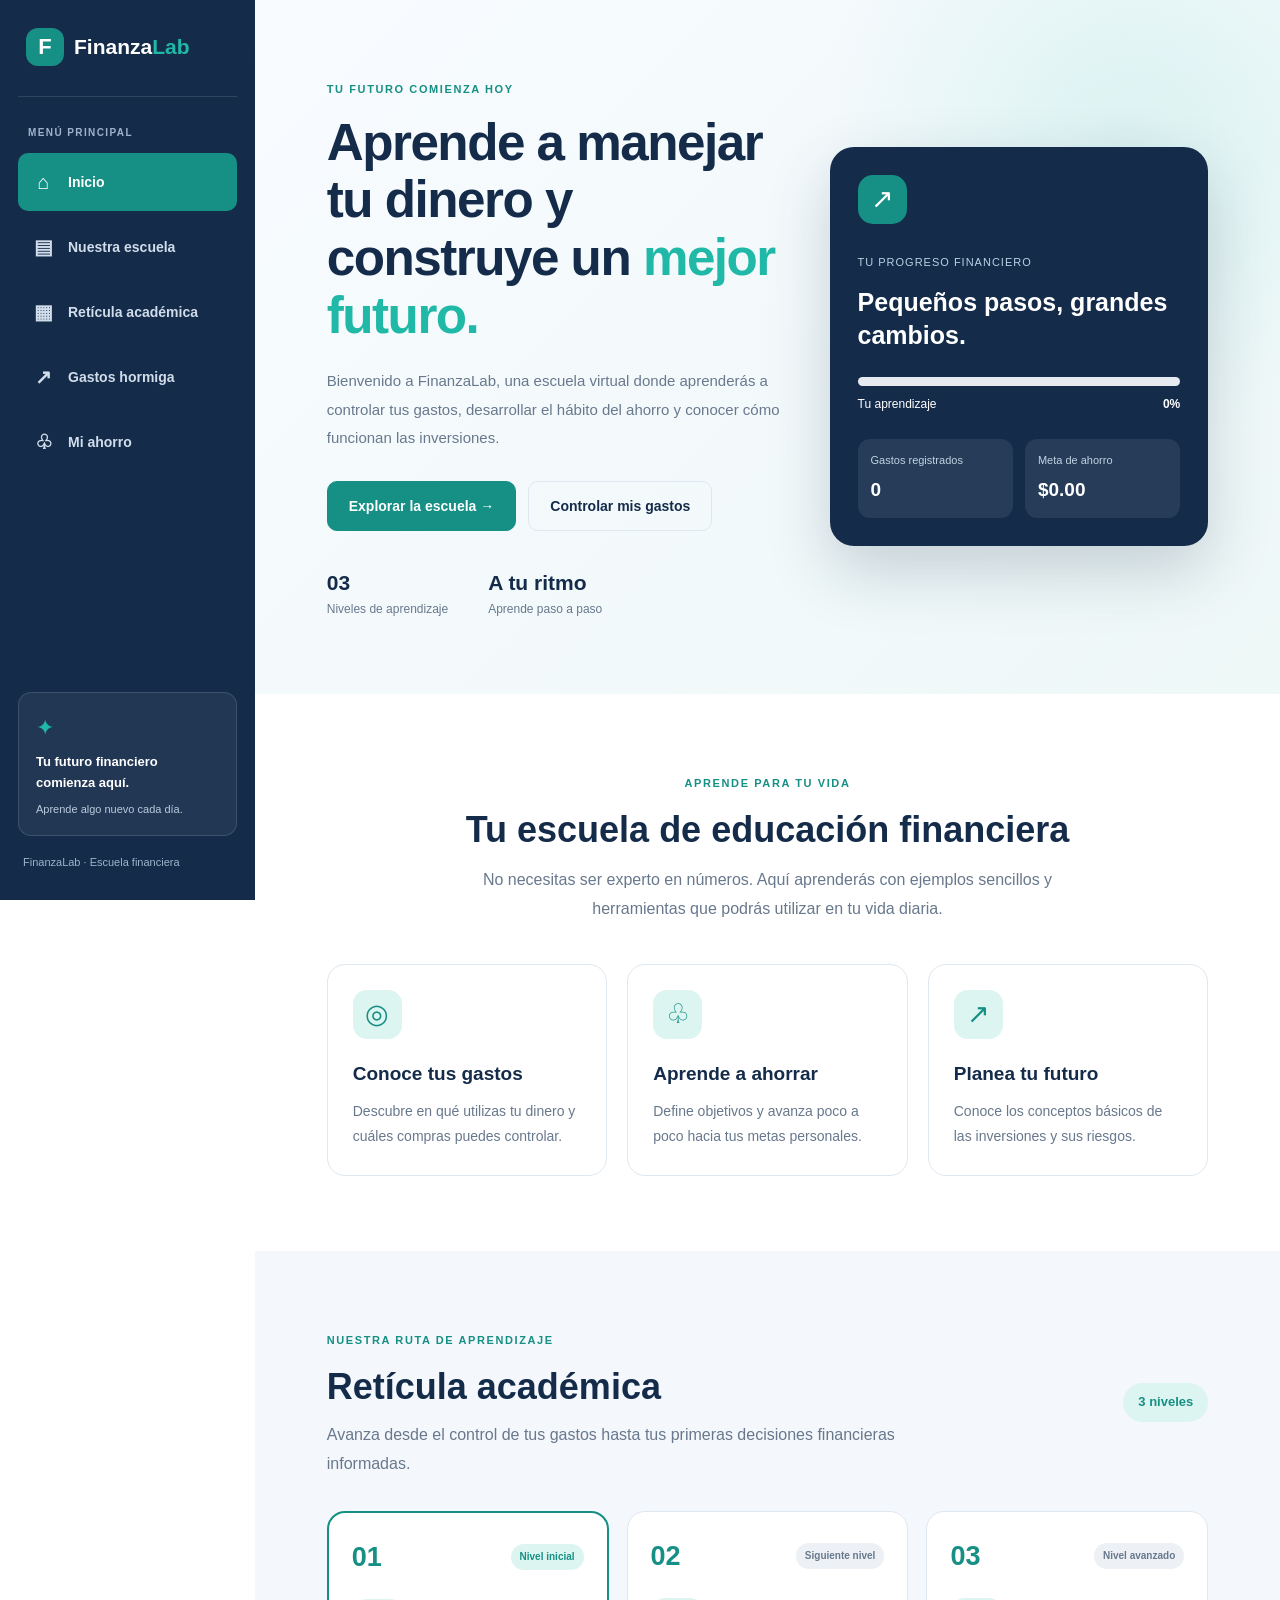
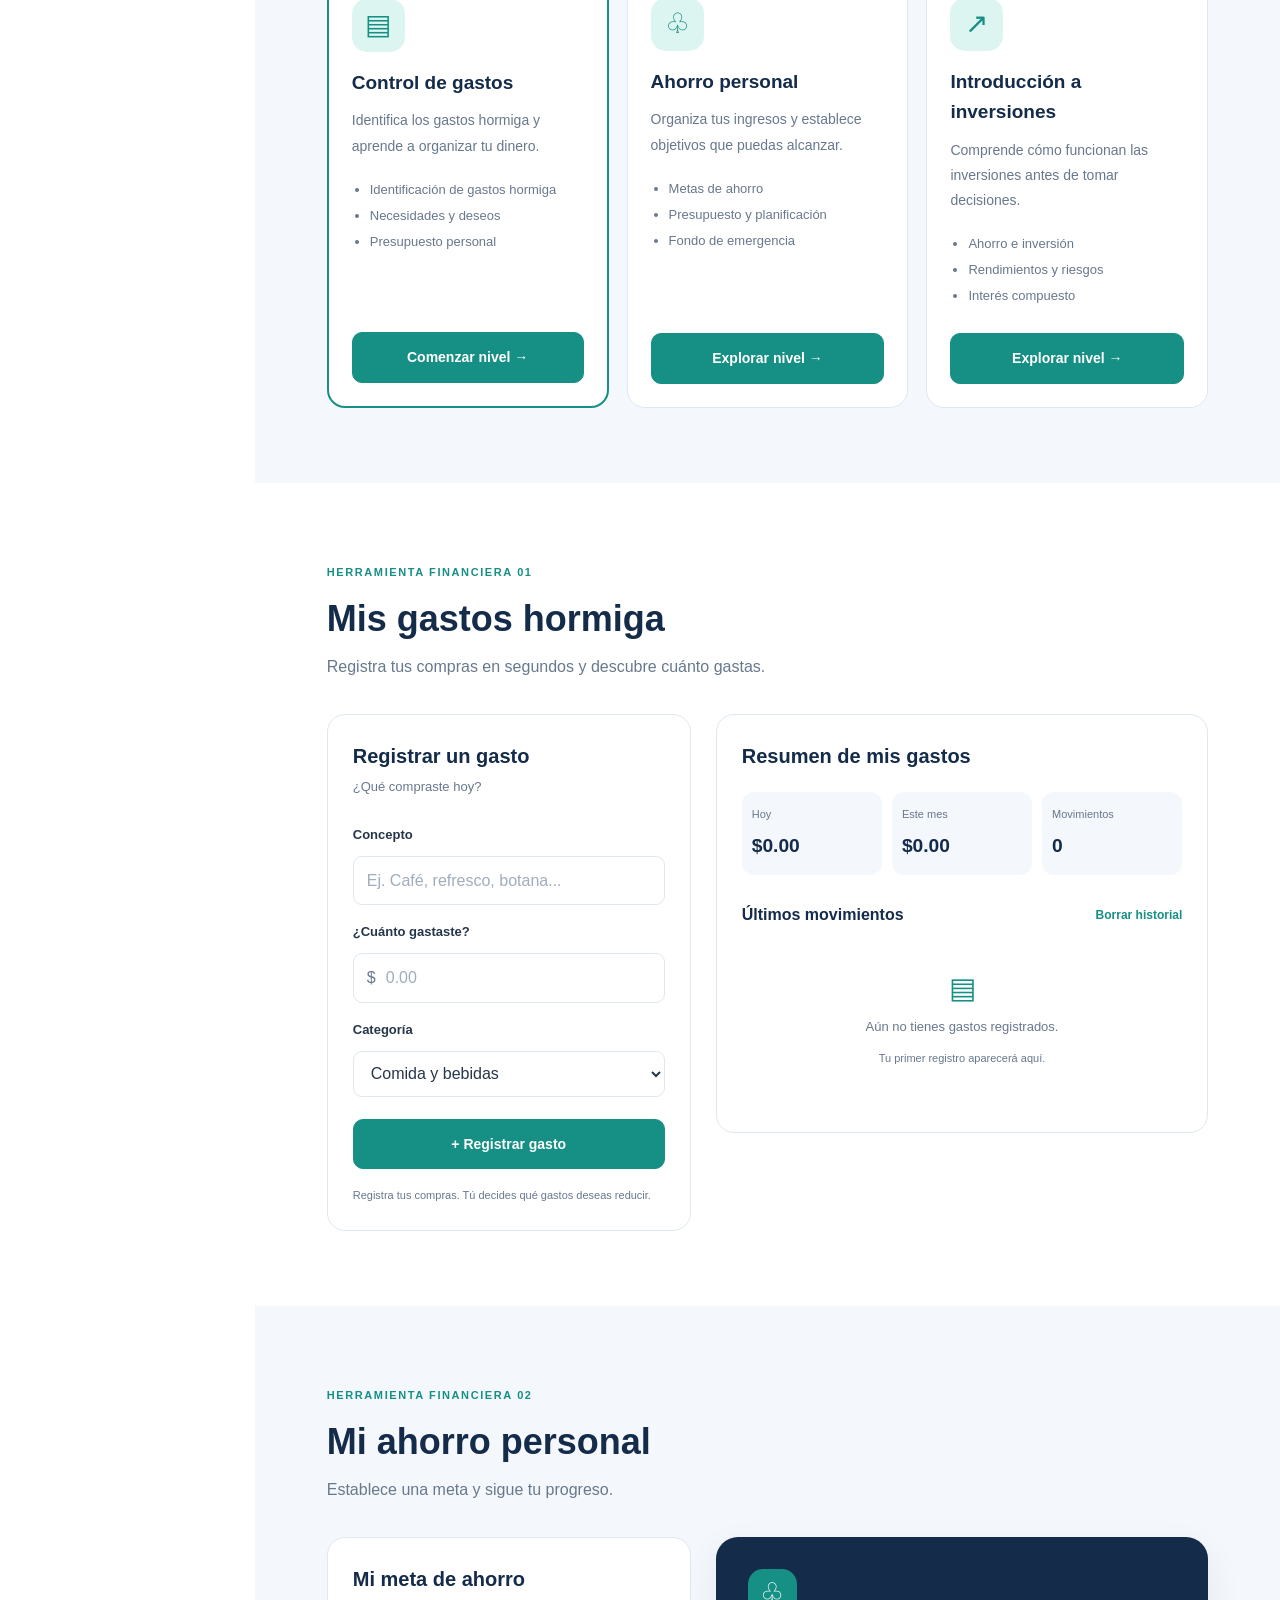
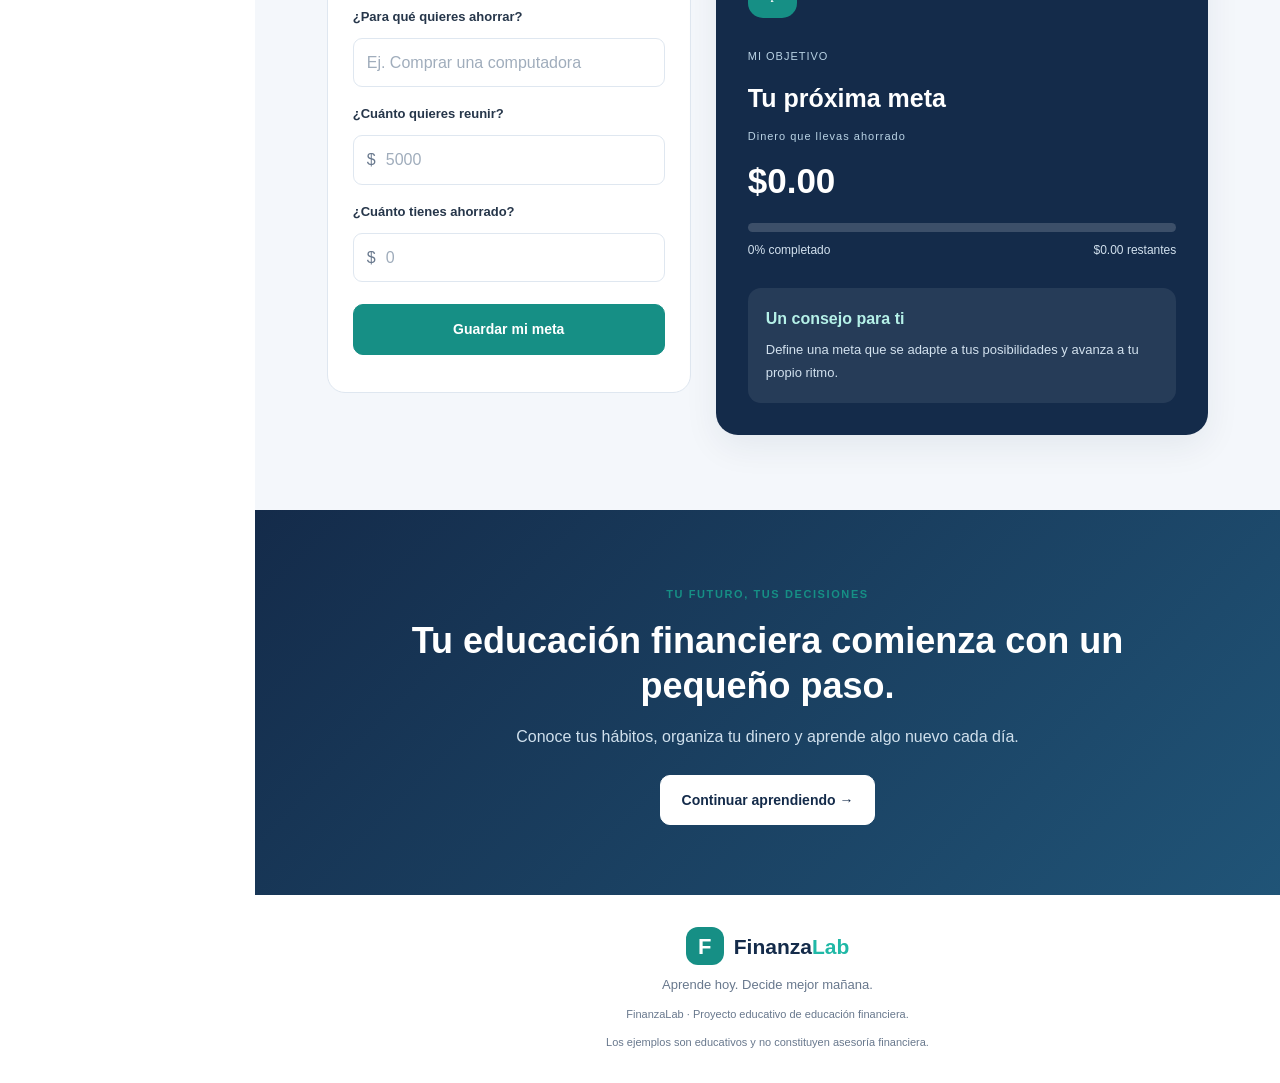
==== index.html @ 203c9029 "Actualizar interfaz y funcionalidades de FinanzaLab" ====
<!DOCTYPE html>
<html lang="es">
<head>
  <meta charset="UTF-8">
  <meta name="viewport" content="width=device-width, initial-scale=1.0">
  <meta name="description" content="FinanzaLab, escuela virtual de educación financiera.">
  <title>FinanzaLab | Escuela Financiera</title>
  <link rel="stylesheet" href="estilos.css">
  <script src="script.js" defer></script>
</head>
<body>

  <!-- MENÚ LATERAL -->
  <aside class="barra-lateral">
    <a href="#inicio" class="logo">
      <span class="logo-icono">F</span>
      <span>Finanza<span class="texto-verde">Lab</span></span>
    </a>

    <p class="menu-titulo">MENÚ PRINCIPAL</p>

    <nav class="navegacion" id="navegacion">
      <a href="#inicio" class="enlace-menu activo"><span>⌂</span> Inicio</a>
      <a href="#nosotros" class="enlace-menu"><span>▤</span> Nuestra escuela</a>
      <a href="#reticula" class="enlace-menu"><span>▦</span> Retícula académica</a>
      <a href="#gastos" class="enlace-menu"><span>↗</span> Gastos hormiga</a>
      <a href="#ahorro" class="enlace-menu"><span>♧</span> Mi ahorro</a>
    </nav>

    <div class="lateral-inferior">
      <div class="mensaje-lateral">
        <span>✦</span>
        <strong>Tu futuro financiero comienza aquí.</strong>
        <p>Aprende algo nuevo cada día.</p>
      </div>
      <small>FinanzaLab · Escuela financiera</small>
    </div>
  </aside>

  <button class="menu-toggle" id="menu-toggle"
    aria-label="Abrir menú" aria-expanded="false">☰</button>

  <main>
    <!-- INICIO -->
    <section class="hero" id="inicio">
      <div class="hero-contenido">
        <span class="etiqueta">TU FUTURO COMIENZA HOY</span>
        <h1>Aprende a manejar tu dinero y construye un <span class="texto-verde">mejor futuro.</span></h1>
        <p>
          Bienvenido a FinanzaLab, una escuela virtual donde aprenderás
          a controlar tus gastos, desarrollar el hábito del ahorro
          y conocer cómo funcionan las inversiones.
        </p>

        <div class="hero-botones">
          <a href="#reticula" class="boton">Explorar la escuela →</a>
          <a href="#gastos" class="boton boton-secundario">Controlar mis gastos</a>
        </div>

        <div class="hero-datos">
          <div><strong>03</strong><span>Niveles de aprendizaje</span></div>
          <div><strong>A tu ritmo</strong><span>Aprende paso a paso</span></div>
        </div>
      </div>

      <div class="hero-visual">
        <div class="tarjeta-bienvenida">
          <div class="circulo-icono">↗</div>
          <span class="texto-claro">TU PROGRESO FINANCIERO</span>
          <h2>Pequeños pasos, grandes cambios.</h2>
          <div class="barra-progreso">
            <div class="barra-relleno" id="progreso-general"></div>
          </div>
          <div class="progreso-detalle">
            <span>Tu aprendizaje</span>
            <strong id="progreso-texto">0%</strong>
          </div>
          <div class="mini-estadisticas">
            <div><span>Gastos registrados</span><strong id="hero-gastos">0</strong></div>
            <div><span>Meta de ahorro</span><strong id="hero-ahorro">$0</strong></div>
          </div>
        </div>
        <div class="decoracion decoracion-uno"></div>
        <div class="decoracion decoracion-dos"></div>
      </div>
    </section>

    <!-- NUESTRA ESCUELA -->
    <section class="seccion seccion-centro" id="nosotros">
      <span class="etiqueta">APRENDE PARA TU VIDA</span>
      <h2>Tu escuela de educación financiera</h2>
      <p class="descripcion">
        No necesitas ser experto en números. Aquí aprenderás con
        ejemplos sencillos y herramientas que podrás utilizar en tu vida diaria.
      </p>

      <div class="beneficios">
        <article class="beneficio">
          <div class="icono-tarjeta">◎</div>
          <h3>Conoce tus gastos</h3>
          <p>Descubre en qué utilizas tu dinero y cuáles compras puedes controlar.</p>
        </article>
        <article class="beneficio">
          <div class="icono-tarjeta">♧</div>
          <h3>Aprende a ahorrar</h3>
          <p>Define objetivos y avanza poco a poco hacia tus metas personales.</p>
        </article>
        <article class="beneficio">
          <div class="icono-tarjeta">↗</div>
          <h3>Planea tu futuro</h3>
          <p>Conoce los conceptos básicos de las inversiones y sus riesgos.</p>
        </article>
      </div>
    </section>

    <!-- RETÍCULA ACADÉMICA -->
    <section class="seccion reticula-seccion" id="reticula">
      <div class="encabezado-seccion">
        <div>
          <span class="etiqueta">NUESTRA RUTA DE APRENDIZAJE</span>
          <h2>Retícula académica</h2>
          <p class="descripcion">
            Avanza desde el control de tus gastos hasta tus primeras
            decisiones financieras informadas.
          </p>
        </div>
        <span class="contador-niveles">3 niveles</span>
      </div>

      <div class="reticula">
        <article class="nivel nivel-activo">
          <div class="nivel-arriba">
            <span class="numero-nivel">01</span>
            <span class="estado">Nivel inicial</span>
          </div>
          <div class="nivel-icono">▤</div>
          <h3>Control de gastos</h3>
          <p>Identifica los gastos hormiga y aprende a organizar tu dinero.</p>
          <ul>
            <li>Identificación de gastos hormiga</li>
            <li>Necesidades y deseos</li>
            <li>Presupuesto personal</li>
          </ul>
          <button class="boton boton-completo" data-leccion="1">Comenzar nivel →</button>
        </article>

        <article class="nivel">
          <div class="nivel-arriba">
            <span class="numero-nivel">02</span>
            <span class="estado estado-pendiente">Siguiente nivel</span>
          </div>
          <div class="nivel-icono">♧</div>
          <h3>Ahorro personal</h3>
          <p>Organiza tus ingresos y establece objetivos que puedas alcanzar.</p>
          <ul>
            <li>Metas de ahorro</li>
            <li>Presupuesto y planificación</li>
            <li>Fondo de emergencia</li>
          </ul>
          <button class="boton boton-completo" data-leccion="2">Explorar nivel →</button>
        </article>

        <article class="nivel">
          <div class="nivel-arriba">
            <span class="numero-nivel">03</span>
            <span class="estado estado-pendiente">Nivel avanzado</span>
          </div>
          <div class="nivel-icono">↗</div>
          <h3>Introducción a inversiones</h3>
          <p>Comprende cómo funcionan las inversiones antes de tomar decisiones.</p>
          <ul>
            <li>Ahorro e inversión</li>
            <li>Rendimientos y riesgos</li>
            <li>Interés compuesto</li>
          </ul>
          <button class="boton boton-completo" data-leccion="3">Explorar nivel →</button>
        </article>
      </div>

      <div class="panel-leccion" id="panel-leccion" hidden>
        <button id="cerrar-leccion" class="cerrar-panel" aria-label="Cerrar">✕</button>
        <span class="etiqueta" id="leccion-etiqueta">UNIDAD 1</span>
        <h3 id="leccion-titulo">Identifica tus gastos hormiga</h3>
        <p id="leccion-descripcion"></p>
        <div class="actividad">
          <strong>Tu primera actividad</strong>
          <p id="leccion-actividad"></p>
          <button id="completar-leccion" class="boton">Marcar actividad como completada ✓</button>
        </div>
      </div>
    </section>

    <!-- GASTOS HORMIGA -->
    <section class="seccion herramienta-seccion" id="gastos">
      <div class="encabezado-seccion">
        <div>
          <span class="etiqueta">HERRAMIENTA FINANCIERA 01</span>
          <h2>Mis gastos hormiga</h2>
          <p class="descripcion">Registra tus compras en segundos y descubre cuánto gastas.</p>
        </div>
      </div>

      <div class="panel-herramienta">
        <div class="formulario-gastos">
          <h3>Registrar un gasto</h3>
          <p class="texto-secundario">¿Qué compraste hoy?</p>

          <form id="form-gasto">
            <label for="concepto">Concepto</label>
            <input id="concepto" type="text" placeholder="Ej. Café, refresco, botana..." maxlength="80" required>

            <label for="importe">¿Cuánto gastaste?</label>
            <div class="campo-dinero">
              <span>$</span>
              <input id="importe" type="number" min="0.01" max="1000000" step="0.01" placeholder="0.00" required>
            </div>

            <label for="categoria">Categoría</label>
            <select id="categoria">
              <option value="Comida y bebidas">Comida y bebidas</option>
              <option value="Antojos">Antojos</option>
              <option value="Transporte">Transporte</option>
              <option value="Suscripciones">Suscripciones</option>
              <option value="Otros">Otros</option>
            </select>
            <button type="submit" class="boton boton-completo">+ Registrar gasto</button>
          </form>
          <p class="nota">Registra tus compras. Tú decides qué gastos deseas reducir.</p>
        </div>

        <div class="resumen-gastos">
          <h3>Resumen de mis gastos</h3>
          <div class="resumen-cards">
            <div class="resumen-card"><span>Hoy</span><strong id="total-hoy">$0.00</strong></div>
            <div class="resumen-card"><span>Este mes</span><strong id="total-mes">$0.00</strong></div>
            <div class="resumen-card"><span>Movimientos</span><strong id="cantidad-gastos">0</strong></div>
          </div>

          <div class="lista-encabezado">
            <h3>Últimos movimientos</h3>
            <button id="borrar-gastos" class="boton-texto">Borrar historial</button>
          </div>
          <div id="lista-gastos" class="lista-gastos">
            <div class="vacio">
              <span>▤</span>
              <p>Aún no tienes gastos registrados.</p>
              <small>Tu primer registro aparecerá aquí.</small>
            </div>
          </div>
          <p id="mensaje-gasto" class="mensaje" role="status" aria-live="polite"></p>
        </div>
      </div>
    </section>

    <!-- AHORRO PERSONAL -->
    <section class="seccion ahorro-seccion" id="ahorro">
      <div class="encabezado-seccion">
        <div>
          <span class="etiqueta">HERRAMIENTA FINANCIERA 02</span>
          <h2>Mi ahorro personal</h2>
          <p class="descripcion">Establece una meta y sigue tu progreso.</p>
        </div>
      </div>

      <div class="panel-ahorro">
        <div class="formulario-ahorro">
          <h3>Mi meta de ahorro</h3>
          <form id="form-ahorro">
            <label for="meta-nombre">¿Para qué quieres ahorrar?</label>
            <input id="meta-nombre" type="text" placeholder="Ej. Comprar una computadora" maxlength="80" required>

            <label for="meta-total">¿Cuánto quieres reunir?</label>
            <div class="campo-dinero">
              <span>$</span>
              <input id="meta-total" type="number" min="0.01" max="100000000" step="0.01" placeholder="5000" required>
            </div>

            <label for="ahorro-actual">¿Cuánto tienes ahorrado?</label>
            <div class="campo-dinero">
              <span>$</span>
              <input id="ahorro-actual" type="number" min="0" max="100000000" step="0.01" placeholder="0" required>
            </div>
            <button type="submit" class="boton boton-completo">Guardar mi meta</button>
          </form>
          <p id="mensaje-ahorro" class="mensaje" role="status" aria-live="polite"></p>
        </div>

        <div class="visual-ahorro">
          <div class="ahorro-icono">♧</div>
          <span class="texto-claro">MI OBJETIVO</span>
          <h3 id="ahorro-nombre-vista">Tu próxima meta</h3>
          <p class="texto-claro">Dinero que llevas ahorrado</p>
          <strong class="cantidad-ahorro" id="ahorro-guardado">$0.00</strong>
          <div class="barra-progreso barra-clara">
            <div class="barra-relleno" id="barra-ahorro"></div>
          </div>
          <div class="progreso-detalle">
            <span id="ahorro-porcentaje">0% completado</span>
            <span id="ahorro-restante">$0.00 restantes</span>
          </div>
          <div class="consejo-ahorro">
            <strong>Un consejo para ti</strong>
            <p id="consejo-texto">Define una meta que se adapte a tus posibilidades y avanza a tu propio ritmo.</p>
          </div>
        </div>
      </div>
    </section>

    <!-- MENSAJE FINAL -->
    <section class="llamado-final">
      <span class="etiqueta">TU FUTURO, TUS DECISIONES</span>
      <h2>Tu educación financiera comienza con un pequeño paso.</h2>
      <p>Conoce tus hábitos, organiza tu dinero y aprende algo nuevo cada día.</p>
      <a href="#reticula" class="boton boton-claro">Continuar aprendiendo →</a>
    </section>
  </main>

  <footer class="pie">
    <a href="#inicio" class="logo">
      <span class="logo-icono">F</span>
      <span>Finanza<span class="texto-verde">Lab</span></span>
    </a>
    <p>Aprende hoy. Decide mejor mañana.</p>
    <small>FinanzaLab · Proyecto educativo de educación financiera.</small>
    <small>Los ejemplos son educativos y no constituyen asesoría financiera.</small>
  </footer>

</body>
</html>
---- estilos.css ----
:root {
  --azul: #142b4a;
  --azul-claro: #1e4268;
  --verde: #168f85;
  --turquesa: #20b8a6;
  --verde-claro: #ddf5f1;
  --fondo: #f4f7fb;
  --blanco: #ffffff;
  --texto: #26364a;
  --texto-suave: #68788d;
  --borde: #dfe7f0;
  --sombra: 0 12px 35px rgba(20, 43, 74, 0.07);
  --radio: 18px;
}

* {
  box-sizing: border-box;
  margin: 0;
  padding: 0;
}

html {
  scroll-behavior: smooth;
  scroll-padding-top: 25px;
}

body {
  margin-left: 255px;
  font-family: Arial, Helvetica, sans-serif;
  color: var(--texto);
  background: var(--blanco);
  line-height: 1.6;
}

a {
  color: inherit;
  text-decoration: none;
}

button,
input,
select {
  font: inherit;
}

button,
a,
input,
select {
  -webkit-tap-highlight-color: transparent;
}

button {
  cursor: pointer;
}

button:focus-visible,
a:focus-visible,
input:focus-visible,
select:focus-visible {
  outline: 3px solid var(--turquesa);
  outline-offset: 3px;
}

/* BARRA LATERAL IZQUIERDA */
.barra-lateral {
  position: fixed;
  top: 0;
  left: 0;
  bottom: 0;
  z-index: 200;
  width: 255px;
  padding: 28px 18px;
  display: flex;
  flex-direction: column;
  background: var(--azul);
  color: var(--blanco);
  overflow-y: auto;
}

.logo {
  display: inline-flex;
  align-items: center;
  gap: 10px;
  color: var(--azul);
  font-size: 21px;
  font-weight: 800;
  white-space: nowrap;
}

.barra-lateral .logo {
  color: var(--blanco);
  padding: 0 8px 30px;
  border-bottom: 1px solid rgba(255, 255, 255, 0.12);
}

.logo-icono {
  width: 38px;
  height: 38px;
  display: grid;
  place-items: center;
  color: var(--blanco);
  background: var(--verde);
  border-radius: 12px;
  font-size: 22px;
}

.texto-verde {
  color: var(--turquesa);
}

.menu-titulo {
  margin: 28px 10px 12px;
  color: #9fb4ca;
  font-size: 10px;
  font-weight: 800;
  letter-spacing: 1.4px;
}

.navegacion {
  display: flex;
  flex-direction: column;
  align-items: stretch;
  gap: 7px;
}

.enlace-menu {
  display: flex;
  align-items: center;
  gap: 13px;
  padding: 13px 14px;
  border-radius: 10px;
  color: #d1ddea;
  font-size: 14px;
  font-weight: 600;
  transition: background 0.2s, color 0.2s;
}

.enlace-menu span {
  width: 23px;
  text-align: center;
  font-size: 20px;
}

.enlace-menu:hover,
.enlace-menu.activo {
  color: var(--blanco);
  background: var(--verde);
}

.lateral-inferior {
  margin-top: auto;
  padding-top: 30px;
}

.mensaje-lateral {
  padding: 17px;
  border: 1px solid rgba(255, 255, 255, 0.13);
  border-radius: 13px;
  background: rgba(255, 255, 255, 0.06);
}

.mensaje-lateral > span {
  color: var(--turquesa);
  font-size: 22px;
}

.mensaje-lateral strong {
  display: block;
  margin: 7px 0;
  font-size: 13px;
  line-height: 1.6;
}

.mensaje-lateral p,
.lateral-inferior > small {
  color: #b9cadd;
  font-size: 11px;
}

.lateral-inferior > small {
  display: block;
  margin: 18px 5px 0;
  color: #9fb4ca;
}

.menu-toggle {
  display: none;
}

/* BOTONES */
.boton {
  display: inline-flex;
  align-items: center;
  justify-content: center;
  gap: 8px;
  padding: 13px 21px;
  border: 1px solid var(--verde);
  border-radius: 10px;
  color: var(--blanco);
  background: var(--verde);
  font-size: 14px;
  font-weight: 700;
  text-align: center;
  transition: transform 0.2s, background 0.2s;
}

.boton:hover {
  background: #11786f;
  transform: translateY(-2px);
}

.boton-secundario {
  color: var(--azul);
  background: transparent;
  border-color: var(--borde);
}

.boton-secundario:hover {
  color: var(--verde);
  background: var(--verde-claro);
}

.boton-completo {
  width: 100%;
}

.boton-claro {
  color: var(--azul);
  background: var(--blanco);
  border-color: var(--blanco);
}

.boton-claro:hover {
  background: var(--verde-claro);
  color: var(--azul);
}

.boton-texto {
  border: none;
  background: transparent;
  color: var(--verde);
  font-size: 12px;
  font-weight: 700;
}

/* INICIO */
.hero {
  padding: 75px 7%;
  min-height: 560px;
  display: grid;
  grid-template-columns: 1.1fr 0.9fr;
  align-items: center;
  gap: 40px;
  background:
    radial-gradient(circle at 85% 20%, rgba(32, 184, 166, 0.11), transparent 30%),
    linear-gradient(135deg, #f8fbff, #eef8f7);
  overflow: hidden;
}

.hero-contenido {
  max-width: 650px;
}

.etiqueta {
  display: inline-block;
  margin-bottom: 15px;
  color: var(--verde);
  font-size: 11px;
  font-weight: 800;
  letter-spacing: 1.6px;
}

.hero h1 {
  color: var(--azul);
  font-size: clamp(34px, 4vw, 53px);
  line-height: 1.13;
  letter-spacing: -1.5px;
  margin-bottom: 22px;
}

.hero-contenido > p {
  color: var(--texto-suave);
  font-size: 15px;
  line-height: 1.9;
}

.hero-botones {
  display: flex;
  flex-wrap: wrap;
  gap: 12px;
  margin-top: 28px;
}

.hero-datos {
  display: flex;
  gap: 40px;
  margin-top: 35px;
}

.hero-datos div {
  display: flex;
  flex-direction: column;
}

.hero-datos strong {
  color: var(--azul);
  font-size: 21px;
}

.hero-datos span {
  color: var(--texto-suave);
  font-size: 12px;
}

.hero-visual {
  position: relative;
  min-height: 350px;
  display: grid;
  place-items: center;
}

.tarjeta-bienvenida {
  position: relative;
  z-index: 2;
  width: 100%;
  max-width: 380px;
  padding: 28px;
  color: var(--blanco);
  background: var(--azul);
  border-radius: 24px;
  box-shadow: 0 25px 65px rgba(20, 43, 74, 0.2);
}

.circulo-icono,
.ahorro-icono {
  width: 49px;
  height: 49px;
  display: grid;
  place-items: center;
  margin-bottom: 24px;
  color: var(--blanco);
  background: var(--verde);
  border-radius: 15px;
  font-size: 27px;
}

.texto-claro {
  color: #b9d2e4;
  font-size: 11px;
  letter-spacing: 1px;
}

.tarjeta-bienvenida h2 {
  margin: 12px 0 26px;
  font-size: 25px;
  line-height: 1.3;
}

.barra-progreso {
  height: 9px;
  margin-top: 14px;
  overflow: hidden;
  border-radius: 30px;
  background: #e5ebf1;
}

.barra-relleno {
  width: 0%;
  height: 100%;
  border-radius: inherit;
  background: var(--turquesa);
  transition: width 0.4s ease;
}

.progreso-detalle {
  display: flex;
  justify-content: space-between;
  gap: 12px;
  margin-top: 9px;
  font-size: 12px;
}

.mini-estadisticas {
  display: grid;
  grid-template-columns: 1fr 1fr;
  gap: 12px;
  margin-top: 25px;
}

.mini-estadisticas div {
  display: flex;
  flex-direction: column;
  gap: 5px;
  padding: 13px;
  border-radius: 12px;
  background: rgba(255, 255, 255, 0.08);
}

.mini-estadisticas span {
  color: #c0d3e2;
  font-size: 11px;
}

.mini-estadisticas strong {
  font-size: 19px;
}

.decoracion {
  position: absolute;
  border-radius: 50%;
  background: rgba(32, 184, 166, 0.18);
}

.decoracion-uno {
  width: 100px;
  height: 100px;
  top: 5px;
  right: 0;
}

.decoracion-dos {
  width: 65px;
  height: 65px;
  bottom: 5px;
  left: 0;
  background: rgba(20, 43, 74, 0.1);
}

/* SECCIONES */
.seccion {
  padding: 75px 7%;
}

.seccion-centro {
  text-align: center;
}

.seccion h2,
.llamado-final h2 {
  color: var(--azul);
  font-size: clamp(27px, 3vw, 36px);
  line-height: 1.25;
}

.descripcion {
  max-width: 650px;
  margin-top: 12px;
  color: var(--texto-suave);
  line-height: 1.8;
}

.seccion-centro .descripcion {
  margin: 14px auto 0;
}

.beneficios {
  display: grid;
  grid-template-columns: repeat(3, minmax(0, 1fr));
  gap: 20px;
  margin-top: 40px;
  text-align: left;
}

.beneficio {
  padding: 25px;
  border: 1px solid var(--borde);
  border-radius: var(--radio);
  background: var(--blanco);
  transition: transform 0.2s, box-shadow 0.2s;
}

.beneficio:hover,
.nivel:hover {
  transform: translateY(-4px);
  box-shadow: var(--sombra);
}

.icono-tarjeta {
  width: 49px;
  height: 49px;
  display: grid;
  place-items: center;
  margin-bottom: 20px;
  border-radius: 14px;
  color: var(--verde);
  background: var(--verde-claro);
  font-size: 27px;
}

.beneficio h3,
.nivel h3 {
  margin-bottom: 10px;
  color: var(--azul);
  font-size: 19px;
}

.beneficio p,
.nivel p {
  color: var(--texto-suave);
  font-size: 14px;
  line-height: 1.8;
}

/* RETÍCULA ACADÉMICA */
.reticula-seccion {
  background: var(--fondo);
}

.encabezado-seccion {
  display: flex;
  align-items: center;
  justify-content: space-between;
  gap: 20px;
  margin-bottom: 32px;
}

.contador-niveles {
  flex-shrink: 0;
  padding: 9px 15px;
  border-radius: 30px;
  color: var(--verde);
  background: var(--verde-claro);
  font-size: 13px;
  font-weight: 700;
}

.reticula {
  display: grid;
  grid-template-columns: repeat(3, minmax(0, 1fr));
  gap: 18px;
}

.nivel {
  display: flex;
  flex-direction: column;
  padding: 23px;
  background: var(--blanco);
  border: 1px solid var(--borde);
  border-radius: var(--radio);
  transition: transform 0.2s, box-shadow 0.2s;
}

.nivel-activo {
  border: 2px solid var(--verde);
}

.nivel-arriba {
  display: flex;
  align-items: center;
  justify-content: space-between;
  gap: 8px;
}

.numero-nivel {
  color: var(--verde);
  font-size: 27px;
  font-weight: 800;
}

.estado {
  padding: 5px 9px;
  border-radius: 30px;
  background: var(--verde-claro);
  color: var(--verde);
  font-size: 10px;
  font-weight: 700;
}

.estado-pendiente {
  background: #edf1f5;
  color: var(--texto-suave);
}

.nivel-icono {
  display: grid;
  place-items: center;
  width: 53px;
  height: 53px;
  margin: 20px 0 16px;
  border-radius: 15px;
  background: var(--verde-claro);
  color: var(--verde);
  font-size: 28px;
}

.nivel ul {
  padding-left: 18px;
  margin: 18px 0 24px;
  color: var(--texto-suave);
  font-size: 13px;
  line-height: 2;
}

.nivel .boton {
  margin-top: auto;
}

.panel-leccion {
  position: relative;
  margin-top: 25px;
  padding: 28px;
  border: 1px solid var(--borde);
  border-radius: var(--radio);
  background: var(--blanco);
}

.panel-leccion h3 {
  margin-bottom: 12px;
  color: var(--azul);
  font-size: 24px;
}

.panel-leccion > p {
  color: var(--texto-suave);
}

.cerrar-panel {
  position: absolute;
  top: 15px;
  right: 17px;
  border: none;
  background: transparent;
  color: var(--texto-suave);
  font-size: 20px;
}

.actividad {
  margin-top: 20px;
  padding: 20px;
  border-radius: 12px;
  background: var(--verde-claro);
}

.actividad p {
  margin: 7px 0 17px;
}

/* HERRAMIENTAS */
.herramienta-seccion {
  background: var(--blanco);
}

.panel-herramienta,
.panel-ahorro {
  display: grid;
  grid-template-columns: 0.85fr 1.15fr;
  gap: 25px;
  align-items: start;
}

.formulario-gastos,
.formulario-ahorro,
.resumen-gastos {
  padding: 25px;
  border: 1px solid var(--borde);
  border-radius: var(--radio);
  background: var(--blanco);
}

.formulario-gastos h3,
.formulario-ahorro h3,
.resumen-gastos > h3 {
  margin-bottom: 5px;
  color: var(--azul);
  font-size: 20px;
}

.texto-secundario {
  margin-bottom: 20px;
  color: var(--texto-suave);
  font-size: 13px;
}

form {
  display: flex;
  flex-direction: column;
  gap: 10px;
}

form label {
  margin-top: 7px;
  color: var(--texto);
  font-size: 13px;
  font-weight: 700;
}

input,
select {
  width: 100%;
  min-height: 46px;
  padding: 11px 13px;
  border: 1px solid var(--borde);
  border-radius: 9px;
  color: var(--texto);
  background: var(--blanco);
  outline: none;
}

input:focus,
select:focus {
  border-color: var(--verde);
}

input::placeholder {
  color: #a0adbc;
}

.campo-dinero {
  position: relative;
  display: flex;
  align-items: center;
}

.campo-dinero > span {
  position: absolute;
  left: 14px;
  color: var(--texto-suave);
  z-index: 1;
}

.campo-dinero input {
  padding-left: 32px;
}

form .boton {
  margin-top: 12px;
}

.nota {
  margin-top: 17px;
  color: var(--texto-suave);
  font-size: 11px;
  line-height: 1.7;
}

.resumen-cards {
  display: grid;
  grid-template-columns: repeat(3, minmax(0, 1fr));
  gap: 10px;
  margin: 20px 0 27px;
}

.resumen-card {
  min-width: 0;
  padding: 14px 10px;
  background: var(--fondo);
  border-radius: 12px;
}

.resumen-card span {
  display: block;
  color: var(--texto-suave);
  font-size: 11px;
}

.resumen-card strong {
  display: block;
  margin-top: 7px;
  overflow-wrap: anywhere;
  color: var(--azul);
  font-size: clamp(15px, 1.5vw, 21px);
}

.lista-encabezado {
  display: flex;
  align-items: center;
  justify-content: space-between;
  gap: 12px;
  margin-bottom: 12px;
}

.lista-encabezado h3 {
  color: var(--azul);
  font-size: 16px;
}

.lista-gastos {
  display: flex;
  flex-direction: column;
  gap: 10px;
}

.gasto-item {
  display: flex;
  align-items: center;
  gap: 10px;
  padding: 13px 0;
  border-bottom: 1px solid var(--borde);
}

.gasto-icono {
  display: grid;
  flex-shrink: 0;
  place-items: center;
  width: 42px;
  height: 42px;
  border-radius: 12px;
  color: var(--verde);
  background: var(--verde-claro);
}

.gasto-detalle {
  flex: 1;
  min-width: 0;
}

.gasto-detalle strong,
.gasto-detalle span {
  display: block;
  overflow-wrap: anywhere;
}

.gasto-detalle strong {
  color: var(--azul);
  font-size: 13px;
}

.gasto-detalle span {
  color: var(--texto-suave);
  font-size: 11px;
}

.gasto-cantidad {
  color: var(--azul);
  font-size: 13px;
  font-weight: 800;
  white-space: nowrap;
}

.gasto-eliminar {
  padding: 5px;
  border: none;
  background: transparent;
  color: #b45353;
  font-size: 17px;
}

.vacio {
  padding: 25px 12px;
  text-align: center;
  color: var(--texto-suave);
}

.vacio > span {
  color: var(--verde);
  font-size: 29px;
}

.vacio p {
  margin: 6px 0;
  font-size: 13px;
}

.vacio small {
  font-size: 11px;
}

.mensaje {
  margin-top: 12px;
  color: var(--verde);
  font-size: 12px;
}

/* AHORRO */
.ahorro-seccion {
  background: var(--fondo);
}

.visual-ahorro {
  padding: 32px;
  color: var(--blanco);
  background: var(--azul);
  border-radius: 22px;
  box-shadow: var(--sombra);
}

.ahorro-icono {
  color: var(--blanco);
  background: var(--verde);
}

.visual-ahorro h3 {
  margin: 10px 0;
  color: var(--blanco);
  font-size: 25px;
  overflow-wrap: anywhere;
}

.cantidad-ahorro {
  display: block;
  margin-top: 8px;
  font-size: 35px;
  overflow-wrap: anywhere;
}

.barra-clara {
  background: rgba(255, 255, 255, 0.17);
}

.visual-ahorro .progreso-detalle {
  color: #d2e1ee;
}

.consejo-ahorro {
  margin-top: 28px;
  padding: 18px;
  border-radius: 13px;
  background: rgba(255, 255, 255, 0.08);
}

.consejo-ahorro strong {
  color: #b5f1e8;
}

.consejo-ahorro p {
  margin-top: 6px;
  color: #d2e1ee;
  font-size: 13px;
  line-height: 1.8;
}

/* CIERRE Y PIE DE PÁGINA */
.llamado-final {
  padding: 70px 8%;
  text-align: center;
  color: var(--blanco);
  background: linear-gradient(135deg, var(--azul), #205477);
}

.llamado-final h2 {
  max-width: 720px;
  margin: 0 auto 16px;
  color: var(--blanco);
}

.llamado-final p {
  max-width: 600px;
  margin: 0 auto 25px;
  color: #d0e0ed;
}

.pie {
  display: flex;
  flex-direction: column;
  align-items: center;
  gap: 10px;
  padding: 32px 6%;
  text-align: center;
  background: var(--blanco);
}

.pie p,
.pie small {
  color: var(--texto-suave);
}

.pie p {
  font-size: 13px;
}

.pie small {
  font-size: 11px;
}

[hidden] {
  display: none !important;
}

/* TABLET */
@media (max-width: 1100px) {
  .hero {
    padding-left: 5%;
    padding-right: 5%;
    gap: 22px;
  }

  .seccion {
    padding-left: 5%;
    padding-right: 5%;
  }

  .beneficios,
  .reticula {
    gap: 12px;
  }

  .nivel,
  .beneficio {
    padding: 18px;
  }

  .panel-herramienta,
  .panel-ahorro {
    gap: 15px;
  }
}

/* CELULAR */
@media (max-width: 760px) {
  body {
    margin-left: 0;
  }

  .barra-lateral {
    width: 255px;
    transform: translateX(-100%);
    transition: transform 0.25s ease;
    box-shadow: 8px 0 30px rgba(0, 0, 0, 0.15);
  }

  .barra-lateral.menu-abierto {
    transform: translateX(0);
  }

  .menu-toggle {
    position: fixed;
    top: 13px;
    right: 15px;
    z-index: 300;
    display: block;
    width: 44px;
    height: 44px;
    border: none;
    border-radius: 10px;
    background: var(--azul);
    color: var(--blanco);
    font-size: 24px;
  }

  .hero {
    grid-template-columns: 1fr;
    padding: 65px 6% 45px;
  }

  .hero h1 {
    font-size: 38px;
  }

  .hero-visual {
    min-height: 320px;
  }

  .tarjeta-bienvenida {
    max-width: 430px;
  }

  .seccion {
    padding: 55px 6%;
  }

  .beneficios,
  .reticula {
    grid-template-columns: 1fr;
  }

  .beneficio,
  .nivel {
    padding: 23px;
  }

  .encabezado-seccion {
    align-items: flex-start;
    flex-direction: column;
    gap: 14px;
  }

  .panel-herramienta,
  .panel-ahorro {
    grid-template-columns: 1fr;
  }

  .resumen-cards {
    gap: 8px;
  }

  .resumen-card {
    padding: 12px 8px;
  }

  .visual-ahorro,
  .formulario-gastos,
  .formulario-ahorro,
  .resumen-gastos {
    padding: 22px;
  }
}

/* CELULARES PEQUEÑOS */
@media (max-width: 420px) {
  .hero h1 {
    font-size: 33px;
  }

  .hero-botones {
    flex-direction: column;
  }

  .hero-botones .boton {
    width: 100%;
  }

  .hero-datos {
    gap: 22px;
  }

  .tarjeta-bienvenida {
    padding: 22px;
  }

  .mini-estadisticas,
  .resumen-cards {
    grid-template-columns: 1fr;
  }

  .lista-encabezado {
    align-items: flex-start;
    flex-direction: column;
  }

  .cantidad-ahorro {
    font-size: 29px;
  }
}
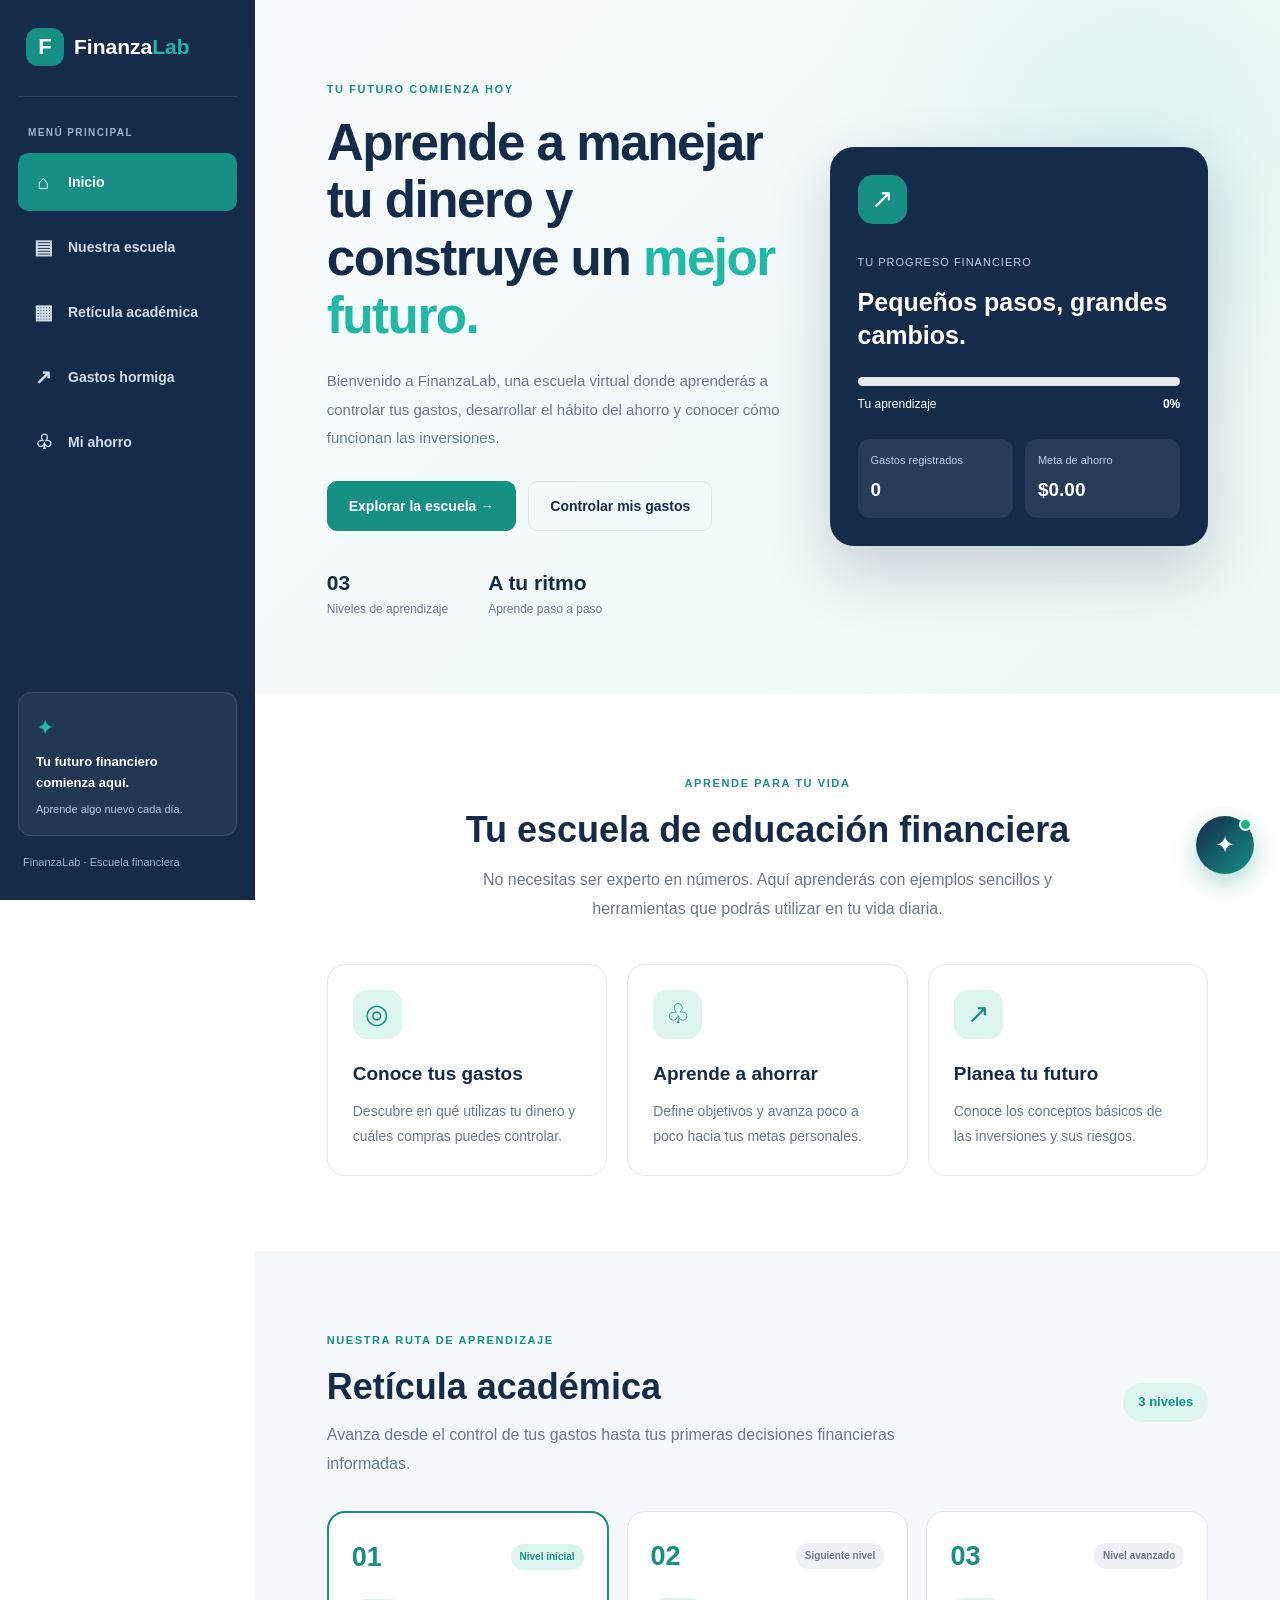
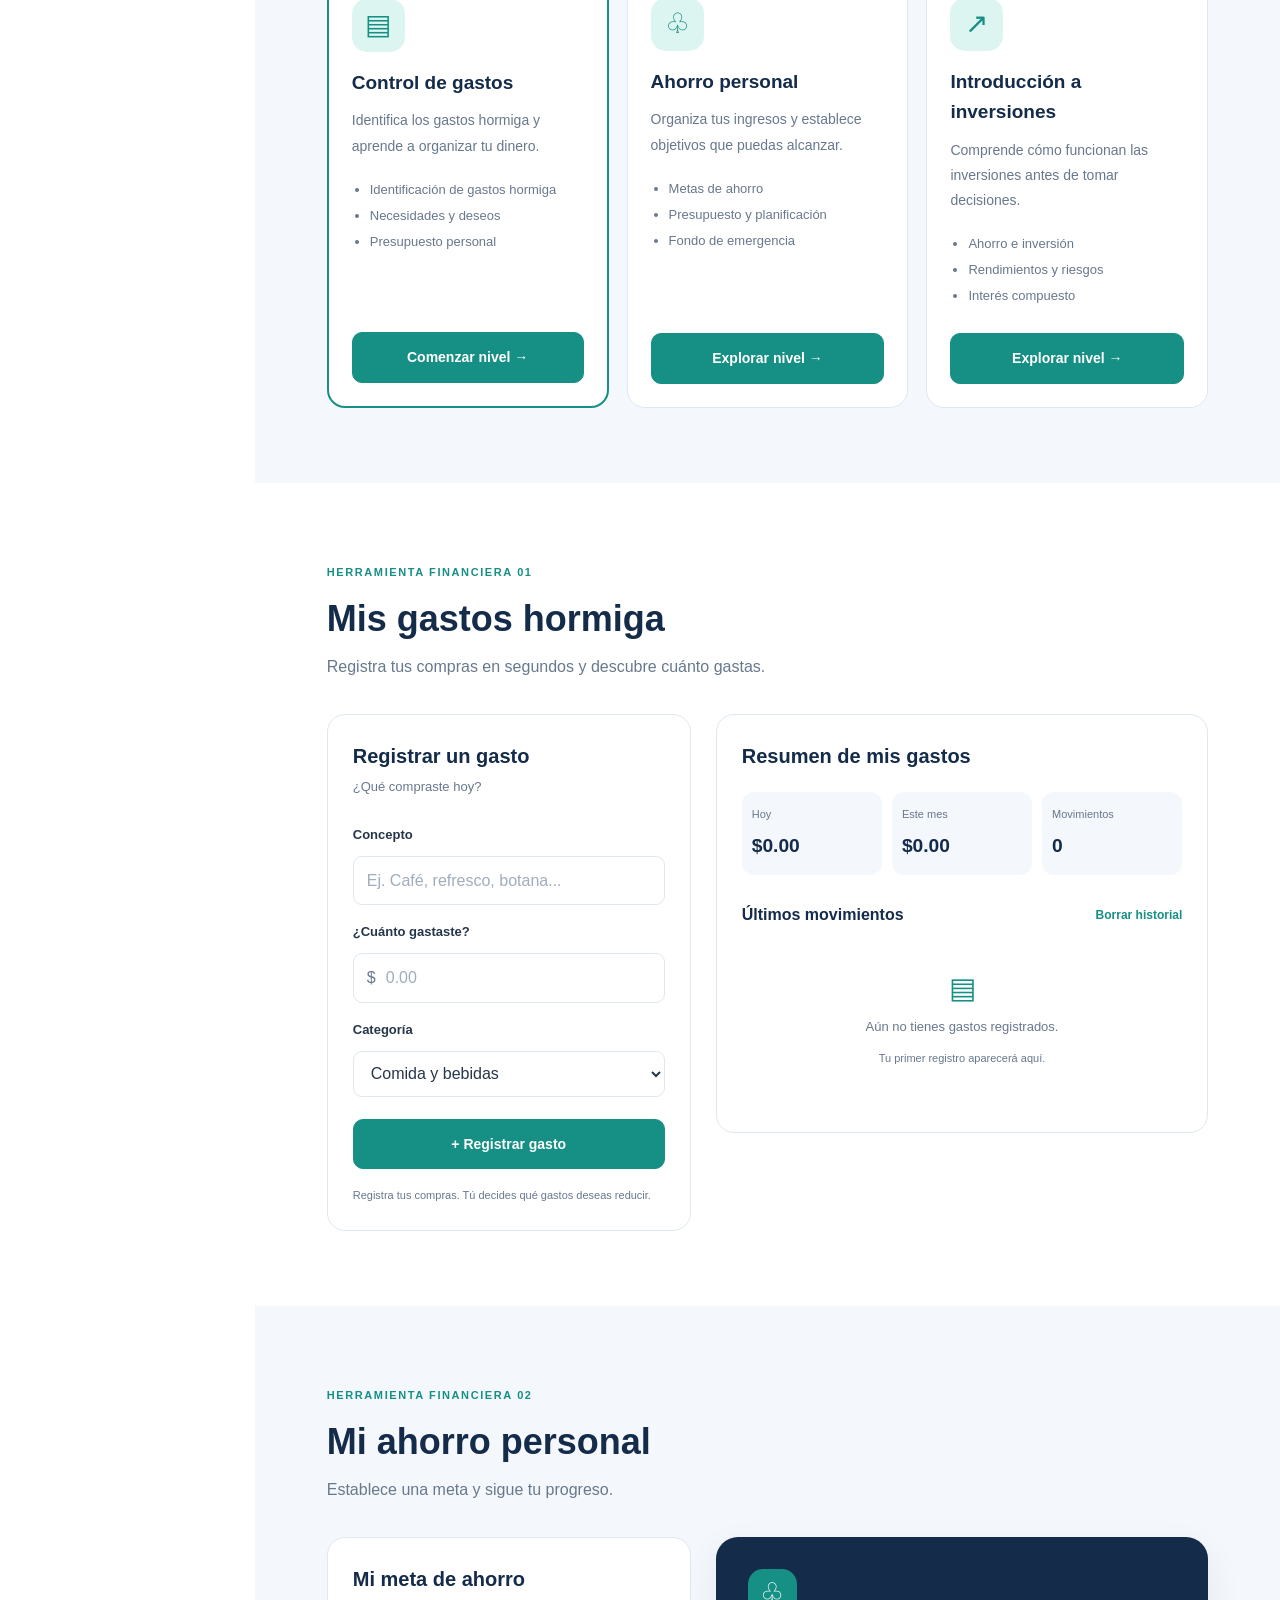
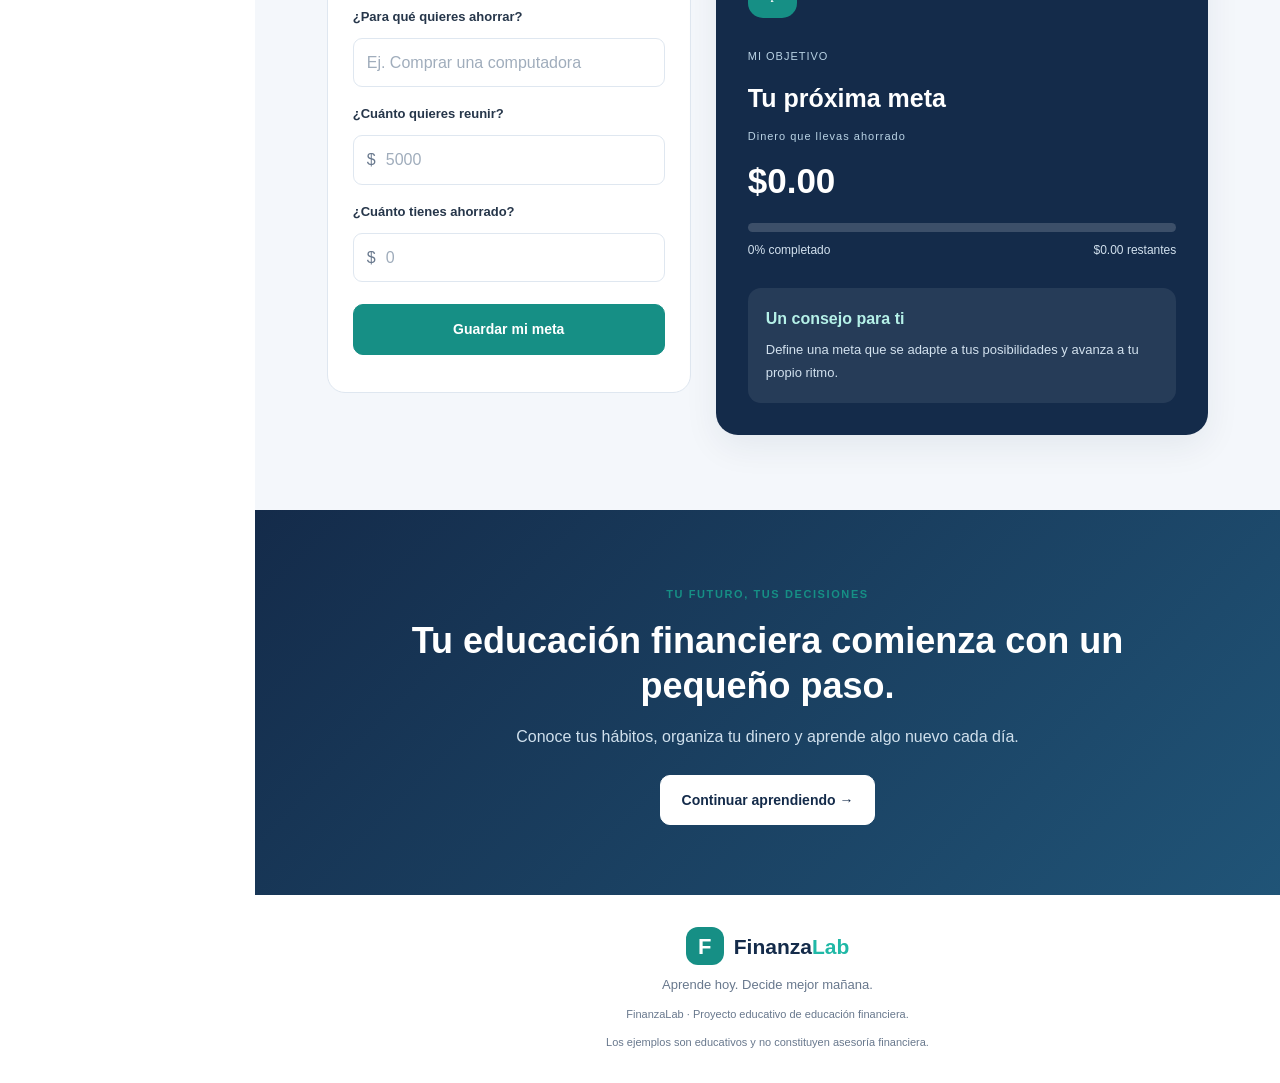
==== commit 50a33718: "Implementar asistente inteligente FinanBot con Google Gemini" ====
--- a/index.html
+++ b/index.html
@@ -326,6 +326,56 @@
     <small>Los ejemplos son educativos y no constituyen asesoría financiera.</small>
   </footer>
 
+  <!-- ASISTENTE INTELIGENTE (FINANBOT) -->
+  <div class="chat-widget" id="chat-widget">
+    <!-- Botón flotante -->
+    <button class="chat-toggle-btn" id="chat-toggle-btn" aria-label="Abrir asistente virtual FinanBot" aria-expanded="false">
+      <span class="chat-icono-abrir">✦</span>
+      <span class="chat-icono-cerrar" hidden>✕</span>
+      <span class="chat-badge-pulse"></span>
+    </button>
+
+    <!-- Ventana del chat -->
+    <section class="chat-ventana" id="chat-ventana" aria-hidden="true">
+      <header class="chat-header">
+        <div class="chat-header-info">
+          <div class="chat-avatar">✦</div>
+          <div>
+            <h3>FinanBot <span class="chat-tag">IA</span></h3>
+            <p><span class="indicador-enlinea"></span> Tutor financiero virtual</p>
+          </div>
+        </div>
+        <button class="chat-btn-cerrar" id="chat-btn-cerrar" aria-label="Cerrar chat">✕</button>
+      </header>
+
+      <div class="chat-mensajes" id="chat-mensajes">
+        <div class="mensaje-chat mensaje-bot">
+          <div class="mensaje-contenido">
+            <p>¡Hola! Soy <strong>FinanBot</strong>, tu tutor de FinanzaLab. 💡</p>
+            <p>¿Tienes dudas sobre tus gastos hormiga, cómo crear un presupuesto o cómo empezar a ahorrar? Pregúntame con confianza.</p>
+            <div class="chat-sugerencias">
+              <button type="button" class="chip-sugerencia" data-pregunta="¿Cómo puedo identificar y reducir mis gastos hormiga?">Gastos hormiga</button>
+              <button type="button" class="chip-sugerencia" data-pregunta="¿Cómo funciona la regla 50/30/20 para hacer un presupuesto personal?">Regla 50/30/20</button>
+              <button type="button" class="chip-sugerencia" data-pregunta="¿Cómo calcular cuánto necesito para mi fondo de emergencia?">Fondo de emergencia</button>
+            </div>
+          </div>
+        </div>
+      </div>
+
+      <form class="chat-formulario" id="chat-formulario">
+        <input 
+          type="text" 
+          id="chat-input" 
+          placeholder="Escribe tu duda financiera..." 
+          autocomplete="off" 
+          maxlength="300"
+          required
+        >
+        <button type="submit" id="chat-btn-enviar" aria-label="Enviar mensaje">➤</button>
+      </form>
+    </section>
+  </div>
+
 </body>
 </html>
 
--- a/estilos.css
+++ b/estilos.css
@@ -1124,3 +1124,344 @@
   }
 }
 
+/* ========================================================
+   ASISTENTE INTELIGENTE (FINANBOT)
+   ======================================================== */
+.chat-widget {
+  position: fixed;
+  bottom: 26px;
+  right: 26px;
+  z-index: 9999;
+}
+
+.chat-toggle-btn {
+  position: relative;
+  width: 58px;
+  height: 58px;
+  border-radius: 50%;
+  border: none;
+  background: linear-gradient(135deg, var(--azul) 0%, var(--verde) 100%);
+  color: var(--blanco);
+  font-size: 24px;
+  display: flex;
+  align-items: center;
+  justify-content: center;
+  box-shadow: 0 8px 24px rgba(22, 143, 133, 0.35);
+  transition: transform 0.25s cubic-bezier(0.34, 1.56, 0.64, 1), box-shadow 0.25s ease;
+}
+
+.chat-toggle-btn:hover {
+  transform: scale(1.08);
+  box-shadow: 0 12px 30px rgba(22, 143, 133, 0.45);
+}
+
+.chat-badge-pulse {
+  position: absolute;
+  top: 2px;
+  right: 2px;
+  width: 13px;
+  height: 13px;
+  background-color: #10b981;
+  border: 2px solid var(--blanco);
+  border-radius: 50%;
+  animation: pulso-verde 2s infinite;
+}
+
+@keyframes pulso-verde {
+  0% { box-shadow: 0 0 0 0 rgba(16, 185, 129, 0.7); }
+  70% { box-shadow: 0 0 0 8px rgba(16, 185, 129, 0); }
+  100% { box-shadow: 0 0 0 0 rgba(16, 185, 129, 0); }
+}
+
+.chat-ventana {
+  position: absolute;
+  bottom: 74px;
+  right: 0;
+  width: 375px;
+  max-width: calc(100vw - 32px);
+  height: 530px;
+  max-height: calc(100vh - 120px);
+  background: var(--blanco);
+  border-radius: 20px;
+  box-shadow: 0 18px 45px rgba(20, 43, 74, 0.18), 0 2px 10px rgba(0, 0, 0, 0.05);
+  display: flex;
+  flex-direction: column;
+  overflow: hidden;
+  border: 1px solid var(--borde);
+  opacity: 0;
+  transform: translateY(16px) scale(0.96);
+  pointer-events: none;
+  transition: opacity 0.25s ease, transform 0.25s cubic-bezier(0.34, 1.3, 0.64, 1);
+}
+
+.chat-ventana.abierto {
+  opacity: 1;
+  transform: translateY(0) scale(1);
+  pointer-events: auto;
+}
+
+.chat-header {
+  background: linear-gradient(135deg, var(--azul) 0%, #17385c 100%);
+  color: var(--blanco);
+  padding: 14px 18px;
+  display: flex;
+  align-items: center;
+  justify-content: space-between;
+}
+
+.chat-header-info {
+  display: flex;
+  align-items: center;
+  gap: 12px;
+}
+
+.chat-avatar {
+  width: 38px;
+  height: 38px;
+  background: rgba(32, 184, 166, 0.2);
+  border: 1.5px solid var(--turquesa);
+  border-radius: 50%;
+  display: flex;
+  align-items: center;
+  justify-content: center;
+  font-size: 18px;
+  color: var(--turquesa);
+}
+
+.chat-header h3 {
+  font-size: 15px;
+  font-weight: 700;
+  display: flex;
+  align-items: center;
+  gap: 6px;
+  margin: 0;
+  line-height: 1.2;
+}
+
+.chat-tag {
+  font-size: 10px;
+  background: var(--verde);
+  color: var(--blanco);
+  padding: 1px 6px;
+  border-radius: 10px;
+  letter-spacing: 0.5px;
+}
+
+.chat-header p {
+  font-size: 11px;
+  color: #9cb3ce;
+  margin: 0;
+  display: flex;
+  align-items: center;
+  gap: 5px;
+}
+
+.indicador-enlinea {
+  width: 7px;
+  height: 7px;
+  background: #10b981;
+  border-radius: 50%;
+  display: inline-block;
+}
+
+.chat-btn-cerrar {
+  background: transparent;
+  border: none;
+  color: #9cb3ce;
+  font-size: 18px;
+  width: 30px;
+  height: 30px;
+  border-radius: 50%;
+  display: flex;
+  align-items: center;
+  justify-content: center;
+  transition: background 0.2s, color 0.2s;
+}
+
+.chat-btn-cerrar:hover {
+  background: rgba(255, 255, 255, 0.1);
+  color: var(--blanco);
+}
+
+.chat-mensajes {
+  flex: 1;
+  overflow-y: auto;
+  padding: 16px;
+  background: #f7f9fc;
+  display: flex;
+  flex-direction: column;
+  gap: 12px;
+  scroll-behavior: smooth;
+}
+
+.mensaje-chat {
+  display: flex;
+  flex-direction: column;
+  max-width: 86%;
+  animation: mensaje-aparecer 0.2s ease forwards;
+}
+
+@keyframes mensaje-aparecer {
+  from { opacity: 0; transform: translateY(6px); }
+  to { opacity: 1; transform: translateY(0); }
+}
+
+.mensaje-chat.mensaje-usuario {
+  align-self: flex-end;
+}
+
+.mensaje-chat.mensaje-usuario .mensaje-contenido {
+  background: var(--azul);
+  color: var(--blanco);
+  border-radius: 16px 16px 4px 16px;
+}
+
+.mensaje-chat.mensaje-bot {
+  align-self: flex-start;
+}
+
+.mensaje-chat.mensaje-bot .mensaje-contenido {
+  background: var(--blanco);
+  color: var(--texto);
+  border-radius: 16px 16px 16px 4px;
+  border: 1px solid #e2e8f0;
+  box-shadow: 0 2px 6px rgba(0, 0, 0, 0.04);
+}
+
+.mensaje-contenido {
+  padding: 11px 14px;
+  font-size: 13.5px;
+  line-height: 1.5;
+  word-break: break-word;
+}
+
+.mensaje-contenido p {
+  margin: 0 0 6px 0;
+}
+
+.mensaje-contenido p:last-child {
+  margin-bottom: 0;
+}
+
+.mensaje-contenido ul, 
+.mensaje-contenido ol {
+  margin: 6px 0;
+  padding-left: 18px;
+}
+
+.mensaje-contenido li {
+  margin-bottom: 4px;
+}
+
+.chat-sugerencias {
+  display: flex;
+  flex-wrap: wrap;
+  gap: 6px;
+  margin-top: 10px;
+}
+
+.chip-sugerencia {
+  background: var(--verde-claro);
+  color: var(--verde);
+  border: 1px solid rgba(22, 143, 133, 0.25);
+  font-size: 11.5px;
+  padding: 5px 10px;
+  border-radius: 14px;
+  font-weight: 600;
+  text-align: left;
+  transition: all 0.2s ease;
+}
+
+.chip-sugerencia:hover {
+  background: var(--verde);
+  color: var(--blanco);
+  border-color: var(--verde);
+  transform: translateY(-1px);
+}
+
+.chat-escribiendo {
+  display: flex;
+  align-items: center;
+  gap: 4px;
+  padding: 10px 14px;
+  background: var(--blanco);
+  border: 1px solid #e2e8f0;
+  border-radius: 16px 16px 16px 4px;
+  align-self: flex-start;
+  width: fit-content;
+}
+
+.chat-escribiendo span {
+  width: 6px;
+  height: 6px;
+  background: var(--verde);
+  border-radius: 50%;
+  animation: punto-escribiendo 1.3s infinite ease-in-out;
+}
+
+.chat-escribiendo span:nth-child(2) { animation-delay: 0.2s; }
+.chat-escribiendo span:nth-child(3) { animation-delay: 0.4s; }
+
+@keyframes punto-escribiendo {
+  0%, 80%, 100% { transform: scale(0.6); opacity: 0.4; }
+  40% { transform: scale(1.1); opacity: 1; }
+}
+
+.chat-formulario {
+  display: flex;
+  align-items: center;
+  gap: 8px;
+  padding: 10px 14px;
+  background: var(--blanco);
+  border-top: 1px solid var(--borde);
+}
+
+.chat-formulario input {
+  flex: 1;
+  border: 1px solid var(--borde);
+  border-radius: 20px;
+  padding: 9px 14px;
+  font-size: 13.5px;
+  outline: none;
+  background: #f8fafc;
+  transition: border-color 0.2s, background 0.2s;
+}
+
+.chat-formulario input:focus {
+  border-color: var(--verde);
+  background: var(--blanco);
+}
+
+.chat-formulario button {
+  width: 36px;
+  height: 36px;
+  border-radius: 50%;
+  border: none;
+  background: var(--verde);
+  color: var(--blanco);
+  display: flex;
+  align-items: center;
+  justify-content: center;
+  font-size: 13px;
+  transition: background 0.2s, transform 0.15s;
+}
+
+.chat-formulario button:hover {
+  background: var(--turquesa);
+  transform: scale(1.05);
+}
+
+@media (max-width: 480px) {
+  .chat-widget {
+    bottom: 18px;
+    right: 18px;
+  }
+  .chat-ventana {
+    right: -6px;
+    width: calc(100vw - 24px);
+    height: 480px;
+    bottom: 68px;
+  }
+}
+
+
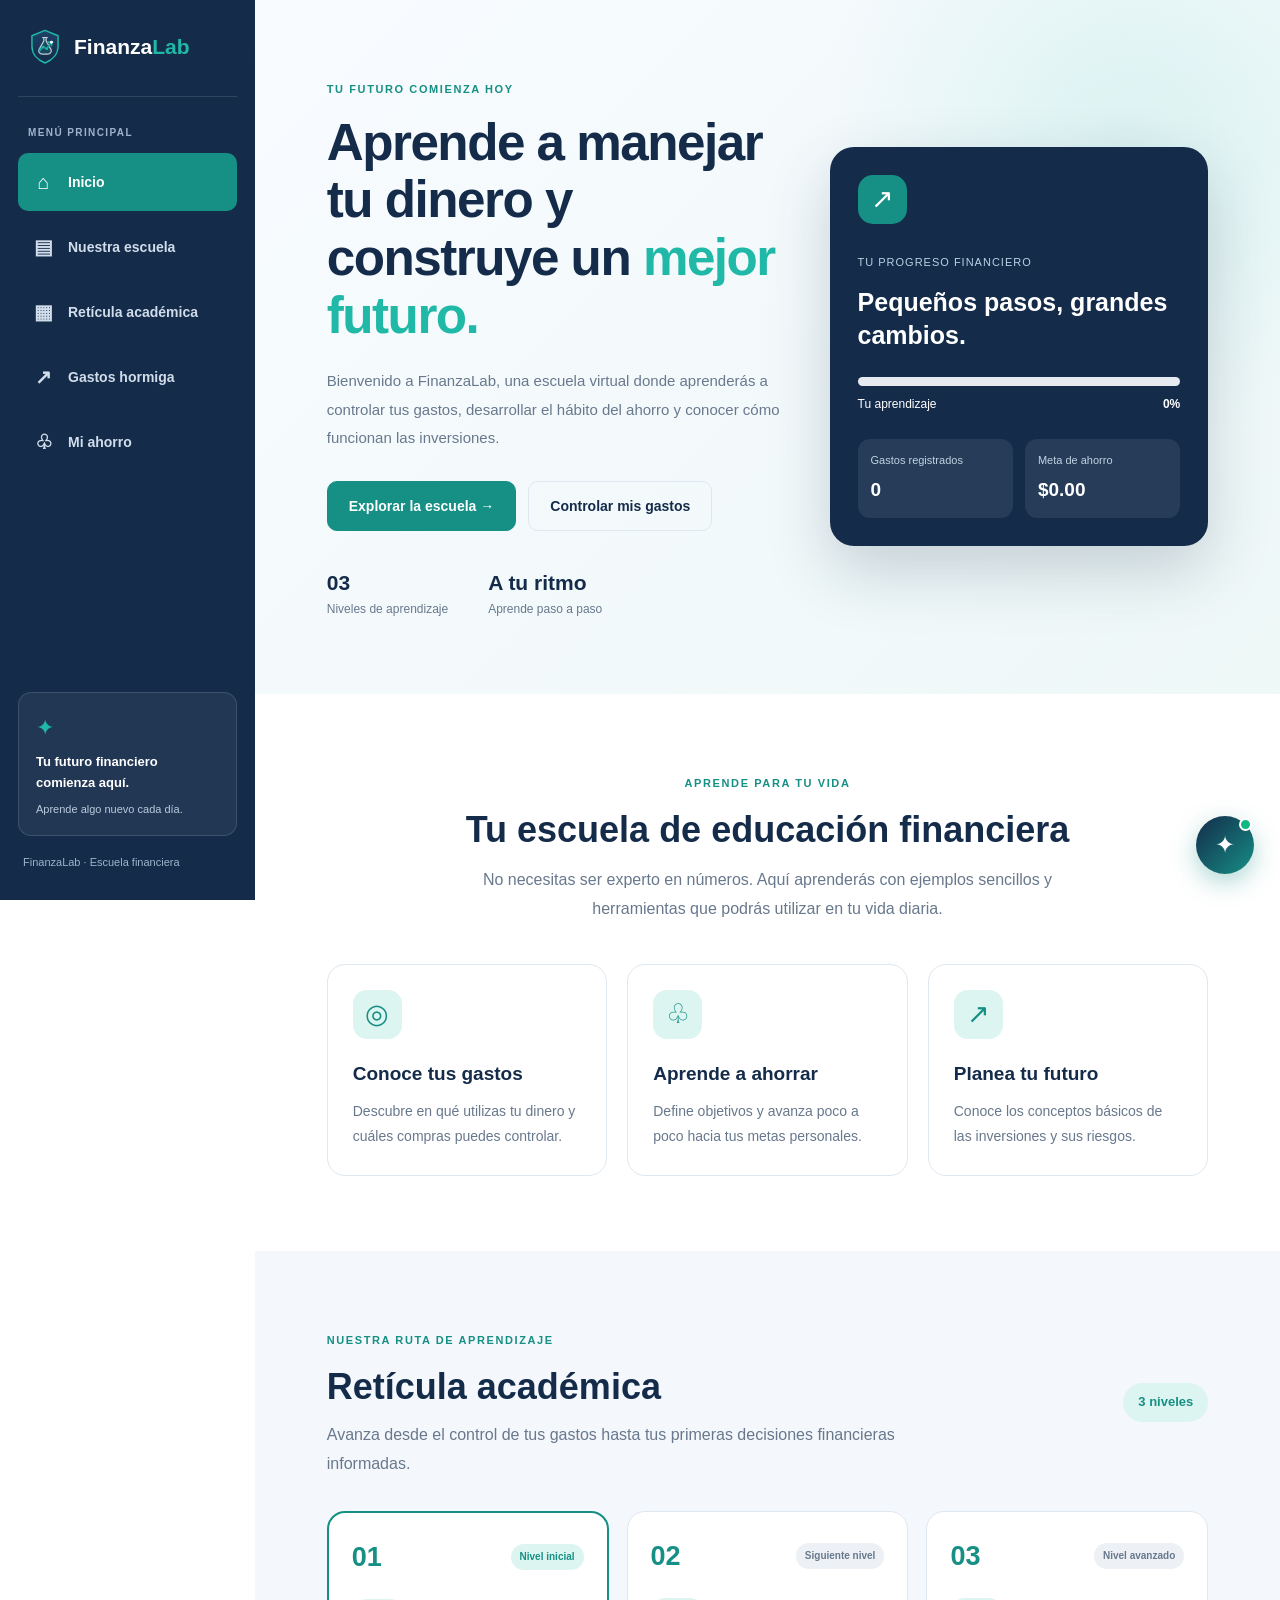
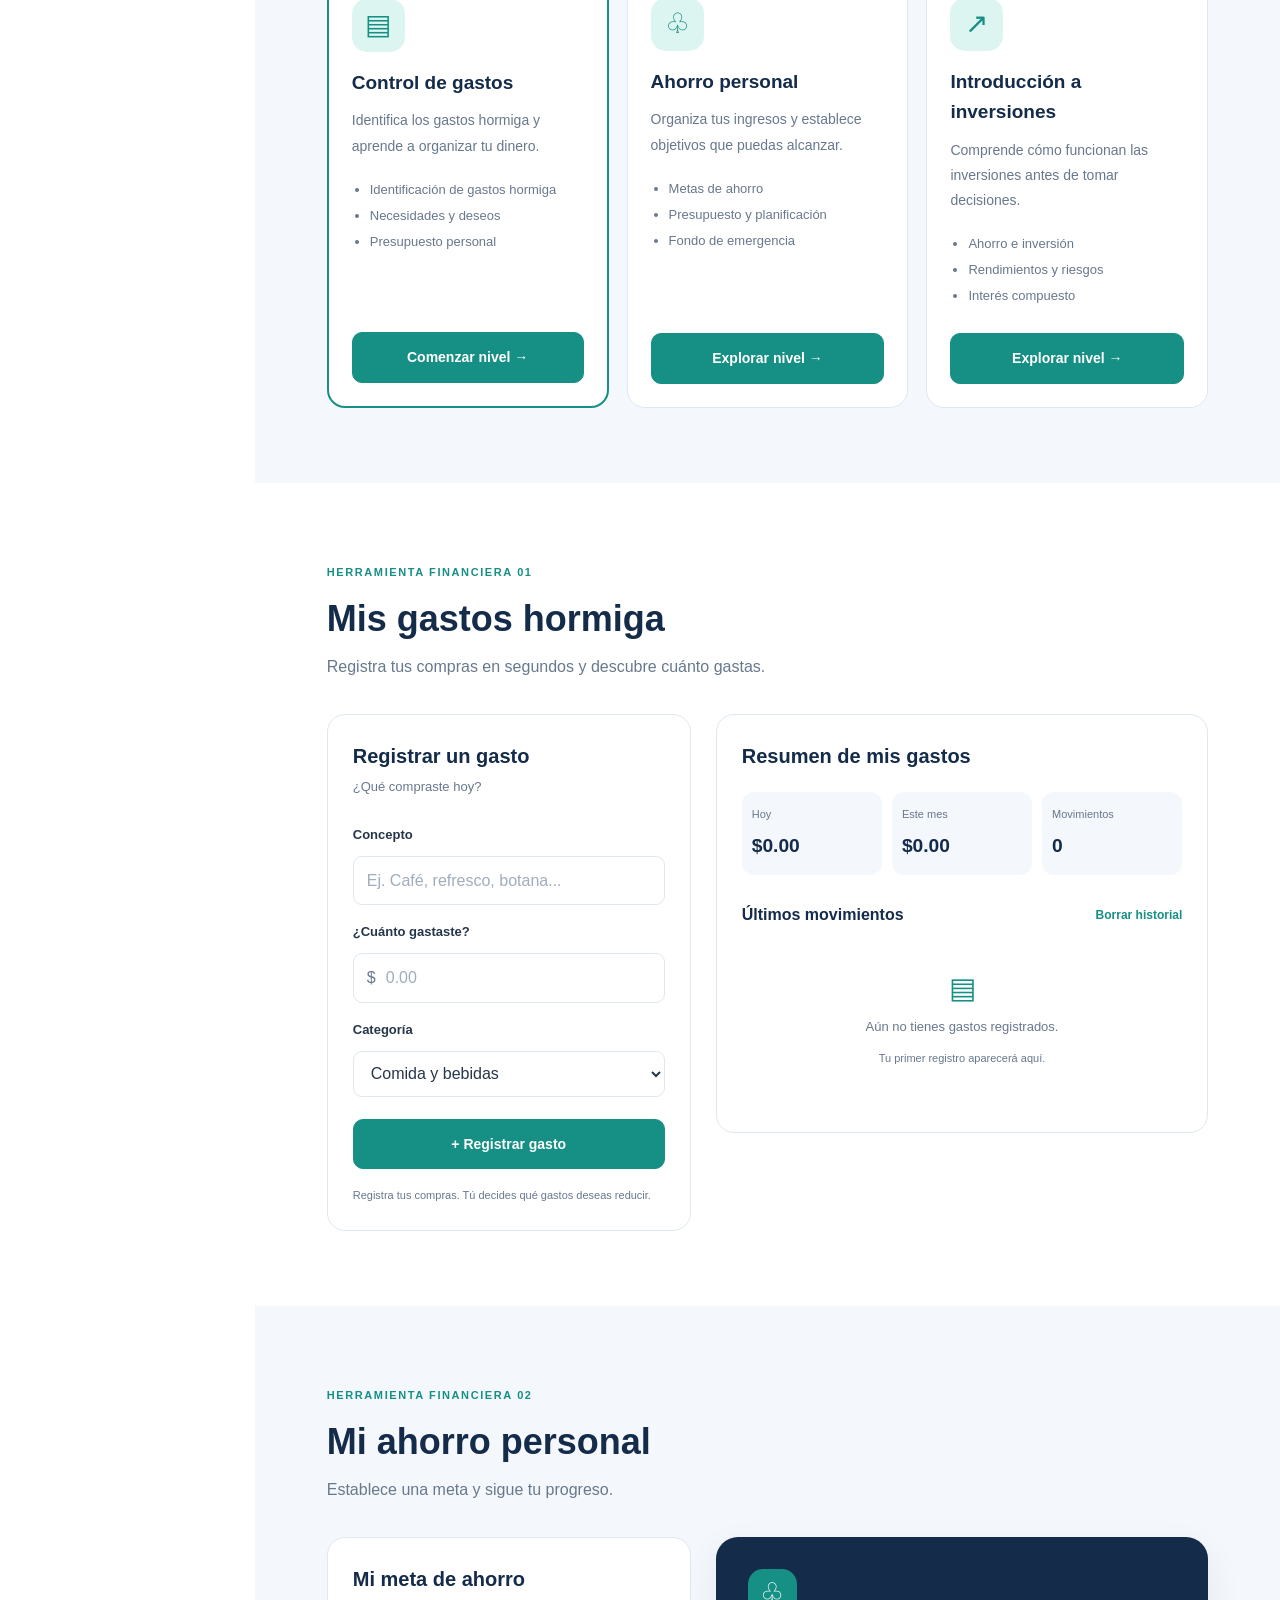
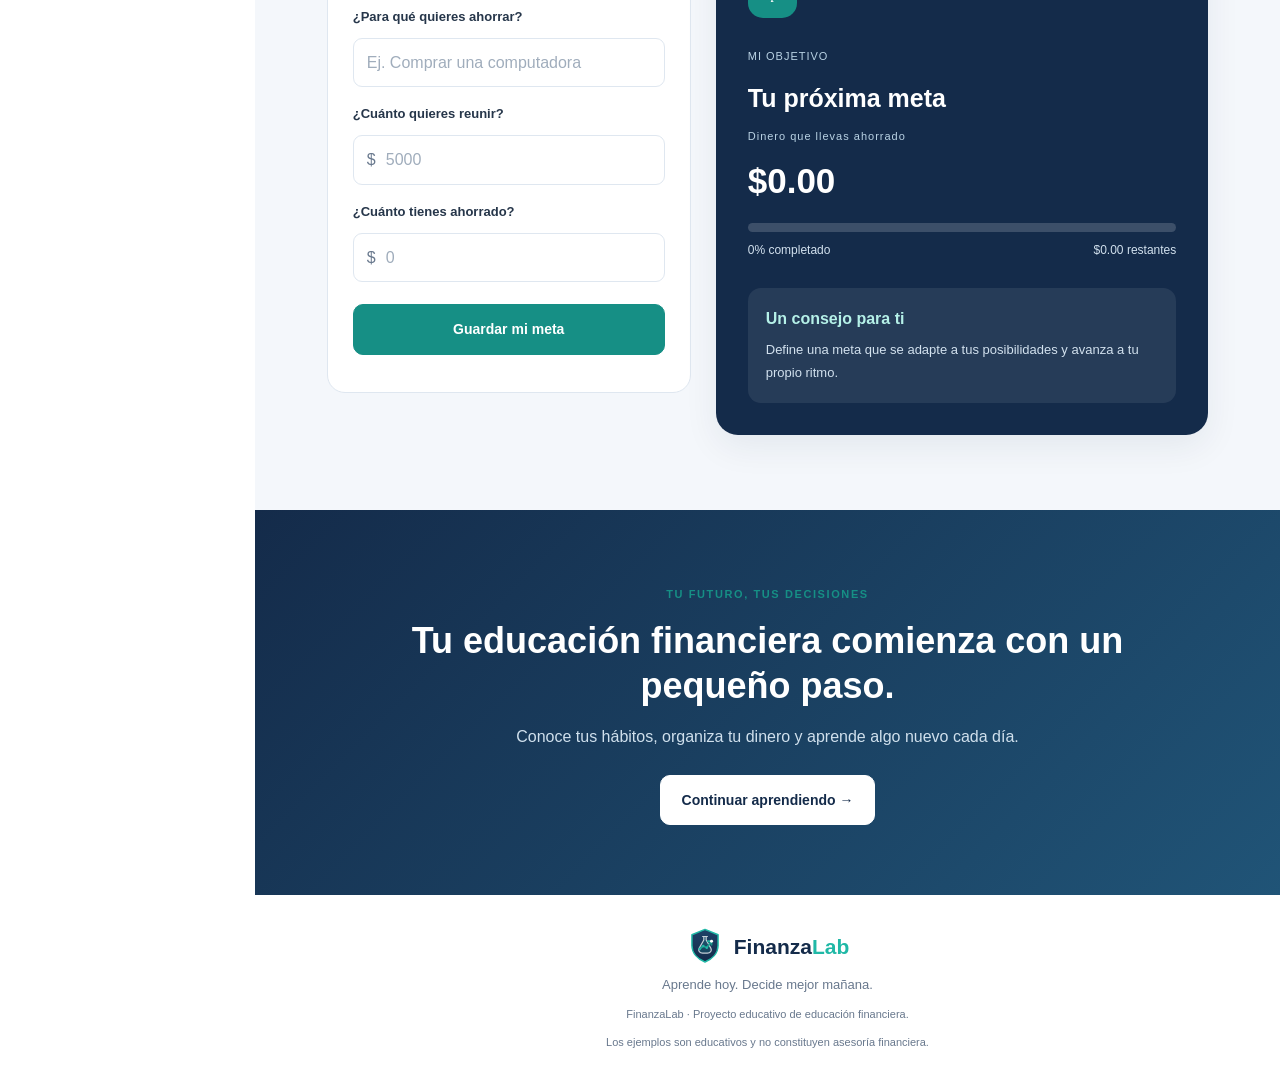
==== commit b1ddb843: "Incorporar logotipo oficial y favicon vectorial para FinanzaLab" ====
--- a/index.html
+++ b/index.html
@@ -6,6 +6,7 @@
   <meta name="viewport" content="width=device-width, initial-scale=1.0">
   <meta name="description" content="FinanzaLab, escuela virtual de educación financiera.">
   <title>FinanzaLab | Escuela Financiera</title>
+  <link rel="icon" type="image/svg+xml" href="img/logo.svg">
   <link rel="stylesheet" href="estilos.css">
   <script src="script.js" defer></script>
 </head>
@@ -14,7 +15,7 @@
   <!-- MENÚ LATERAL -->
   <aside class="barra-lateral">
     <a href="#inicio" class="logo">
-      <span class="logo-icono">F</span>
+      <img src="img/logo.svg" alt="FinanzaLab" class="logo-imagen">
       <span>Finanza<span class="texto-verde">Lab</span></span>
     </a>
 
@@ -318,7 +319,7 @@
 
   <footer class="pie">
     <a href="#inicio" class="logo">
-      <span class="logo-icono">F</span>
+      <img src="img/logo.svg" alt="FinanzaLab" class="logo-imagen">
       <span>Finanza<span class="texto-verde">Lab</span></span>
     </a>
     <p>Aprende hoy. Decide mejor mañana.</p>
--- a/estilos.css
+++ b/estilos.css
@@ -106,6 +106,19 @@
   font-size: 22px;
 }
 
+.logo-imagen {
+  width: 38px;
+  height: 38px;
+  object-fit: contain;
+  border-radius: 10px;
+  flex-shrink: 0;
+  transition: transform 0.2s ease;
+}
+
+.logo:hover .logo-imagen {
+  transform: scale(1.08);
+}
+
 .texto-verde {
   color: var(--turquesa);
 }
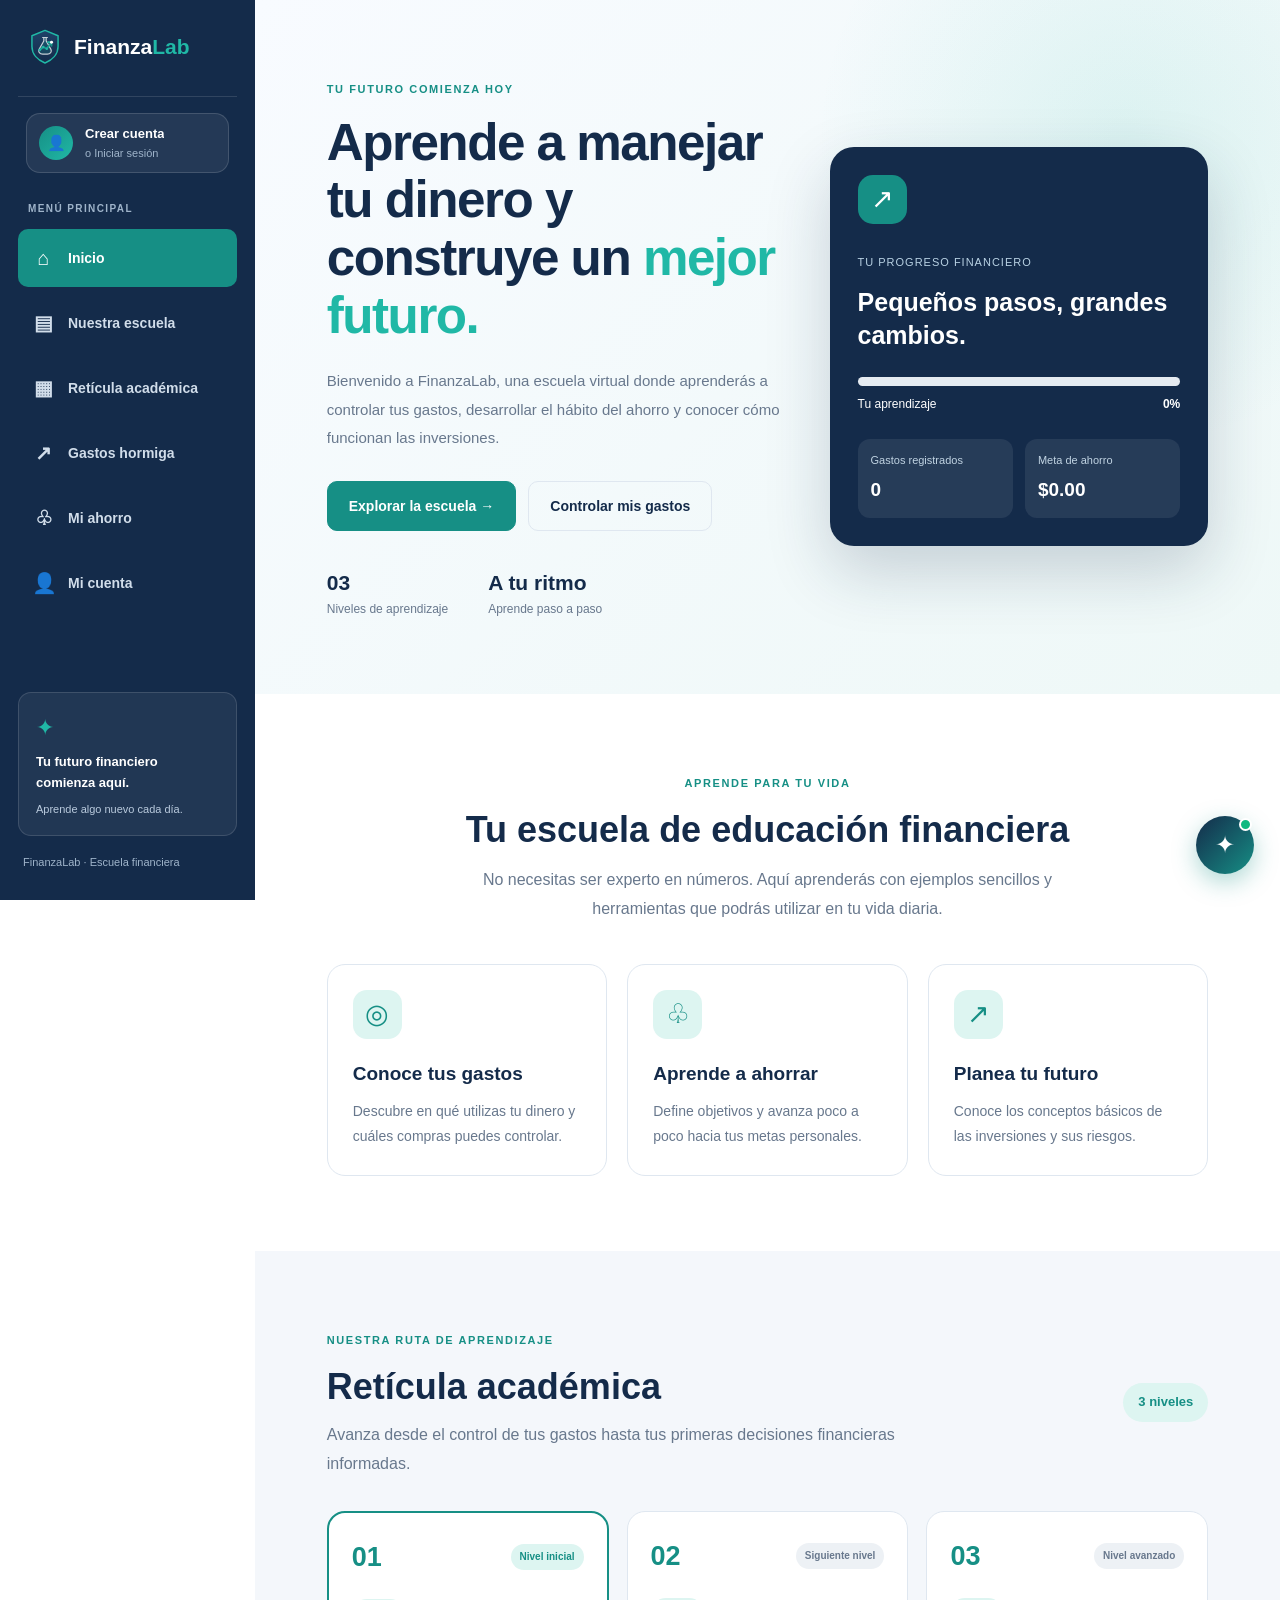
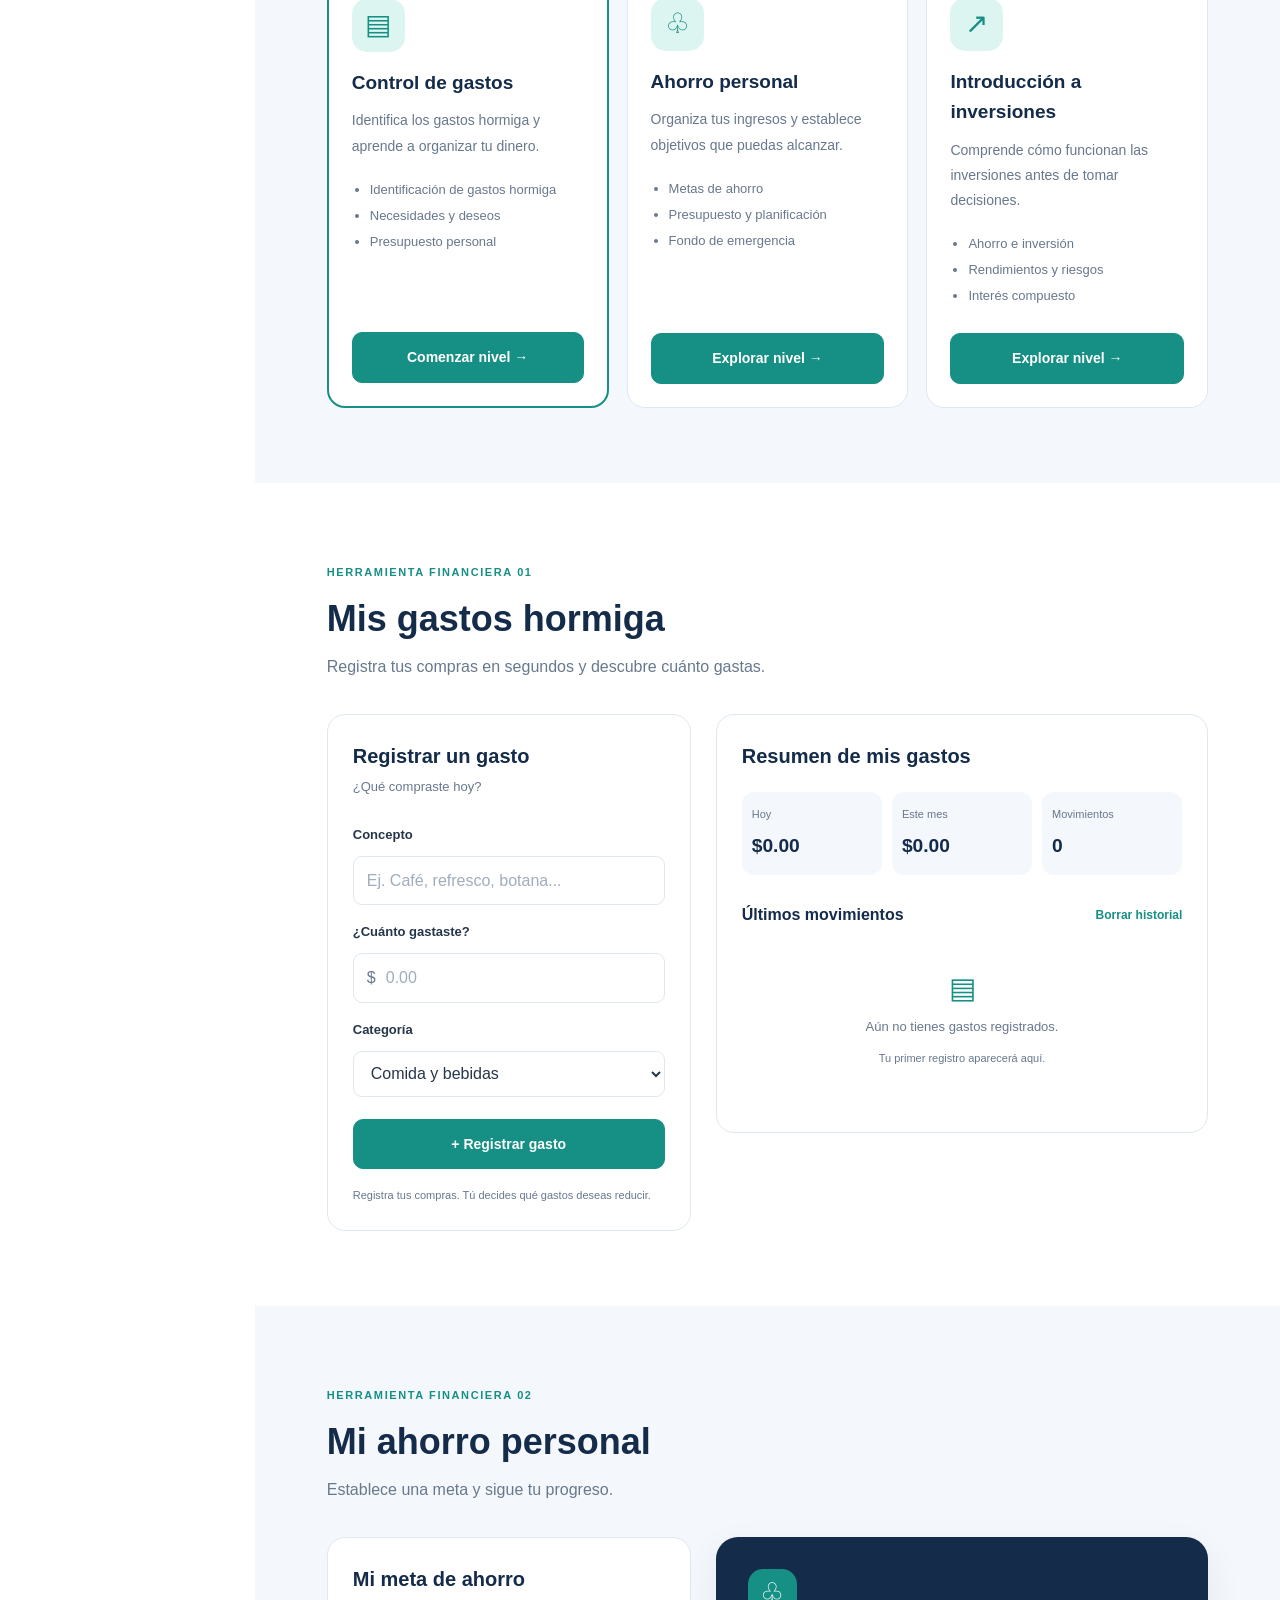
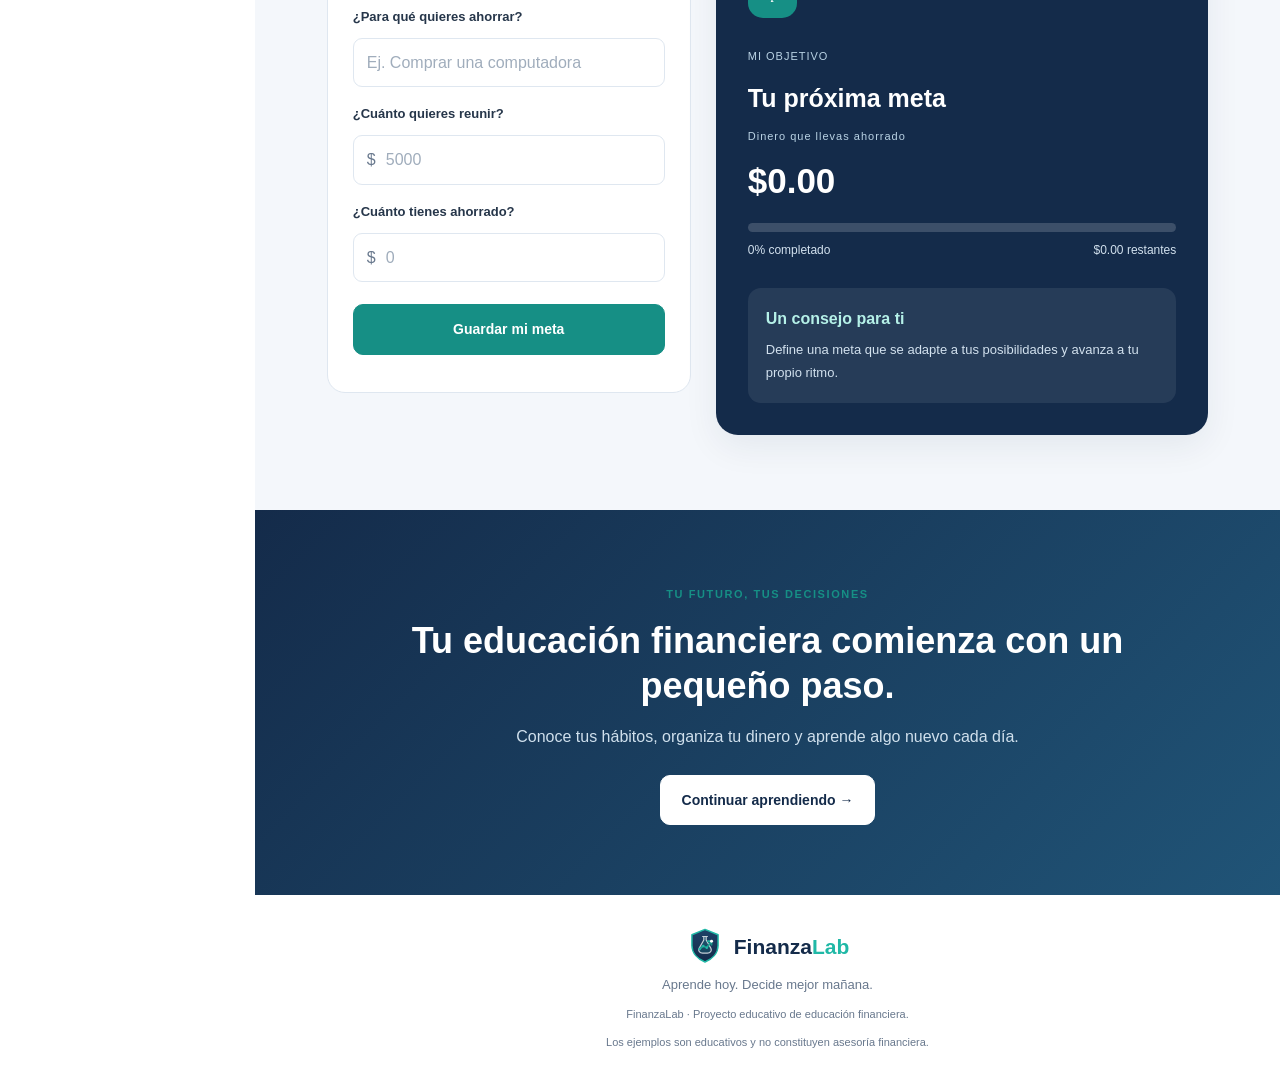
==== commit a585b5fe: "Implementar boton de cuenta y modal interactivo de registro/login conectado a MySQL" ====
--- a/index.html
+++ b/index.html
@@ -19,6 +19,17 @@
       <span>Finanza<span class="texto-verde">Lab</span></span>
     </a>
 
+    <!-- BOTÓN / ACCESO DE CUENTA DE USUARIO -->
+    <div class="cuenta-usuario-barra" id="cuenta-barra">
+      <button class="btn-cuenta-trigger" id="btn-abrir-auth" type="button" aria-label="Crear cuenta o Iniciar sesión">
+        <span class="icono-usuario" id="icono-usuario">👤</span>
+        <div class="info-usuario-preview">
+          <strong id="texto-usuario-estado">Crear cuenta</strong>
+          <small id="subtexto-usuario">o Iniciar sesión</small>
+        </div>
+      </button>
+    </div>
+
     <p class="menu-titulo">MENÚ PRINCIPAL</p>
 
     <nav class="navegacion" id="navegacion">
@@ -27,6 +38,7 @@
       <a href="#reticula" class="enlace-menu"><span>▦</span> Retícula académica</a>
       <a href="#gastos" class="enlace-menu"><span>↗</span> Gastos hormiga</a>
       <a href="#ahorro" class="enlace-menu"><span>♧</span> Mi ahorro</a>
+      <a href="#cuenta" class="enlace-menu enlace-menu-cuenta" id="enlace-menu-cuenta"><span>👤</span> Mi cuenta</a>
     </nav>
 
     <div class="lateral-inferior">
@@ -327,6 +339,61 @@
     <small>Los ejemplos son educativos y no constituyen asesoría financiera.</small>
   </footer>
 
+  <!-- MODAL DE CREAR CUENTA / INICIAR SESIÓN -->
+  <div class="modal-auth-overlay" id="modal-auth-overlay" hidden>
+    <div class="modal-auth-tarjeta" role="dialog" aria-modal="true" aria-labelledby="auth-modal-titulo">
+      <button class="modal-auth-cerrar" id="btn-cerrar-auth" type="button" aria-label="Cerrar">✕</button>
+      
+      <div class="modal-auth-cabecera">
+        <div class="modal-auth-icono">👤</div>
+        <h3 id="auth-modal-titulo">Portal de Estudiantes</h3>
+        <p>FinanzaLab · Educación Financiera</p>
+      </div>
+
+      <div class="modal-auth-tabs" id="modal-auth-tabs">
+        <button type="button" class="tab-auth activo" id="tab-registro">Crear cuenta</button>
+        <button type="button" class="tab-auth" id="tab-login">Iniciar sesión</button>
+      </div>
+
+      <!-- FORMULARIO CREAR CUENTA -->
+      <form id="form-registro" class="form-auth">
+        <label for="reg-nombre">Nombre completo</label>
+        <input type="text" id="reg-nombre" placeholder="Ej. Alex Vives" maxlength="100" required>
+
+        <label for="reg-email">Correo electrónico</label>
+        <input type="email" id="reg-email" placeholder="tu@correo.com" maxlength="150" required>
+
+        <label for="reg-password">Contraseña</label>
+        <input type="password" id="reg-password" placeholder="Mínimo 6 caracteres" minlength="6" required>
+
+        <button type="submit" class="boton boton-completo" id="btn-submit-registro">Crear mi cuenta →</button>
+      </form>
+
+      <!-- FORMULARIO INICIAR SESIÓN -->
+      <form id="form-login" class="form-auth" hidden>
+        <label for="login-email">Correo electrónico</label>
+        <input type="email" id="login-email" placeholder="tu@correo.com" maxlength="150" required>
+
+        <label for="login-password">Contraseña</label>
+        <input type="password" id="login-password" placeholder="Tu contraseña" required>
+
+        <button type="submit" class="boton boton-completo" id="btn-submit-login">Iniciar sesión →</button>
+      </form>
+
+      <!-- MENSAJE DE ESTADO -->
+      <p class="auth-mensaje" id="auth-mensaje" role="status" aria-live="polite"></p>
+
+      <!-- VISTA DE SESIÓN ACTIVA -->
+      <div class="auth-perfil-activo" id="auth-perfil-activo" hidden>
+        <div class="perfil-avatar">👤</div>
+        <h4 id="perfil-nombre">Nombre del alumno</h4>
+        <p id="perfil-email">correo@ejemplo.com</p>
+        <span class="badge-estudiante">Alumno activo</span>
+        <button type="button" class="boton boton-secundario boton-completo" id="btn-cerrar-sesion">Cerrar mi sesión</button>
+      </div>
+    </div>
+  </div>
+
   <!-- ASISTENTE INTELIGENTE (FINANBOT) -->
   <div class="chat-widget" id="chat-widget">
     <!-- Botón flotante -->
--- a/estilos.css
+++ b/estilos.css
@@ -1477,4 +1477,278 @@
   }
 }
 
-
+/* ========================================================
+   CUENTA DE USUARIO Y MODAL DE REGISTRO / LOGIN
+   ======================================================== */
+.cuenta-usuario-barra {
+  padding: 16px 8px 0;
+}
+
+.btn-cuenta-trigger {
+  width: 100%;
+  display: flex;
+  align-items: center;
+  gap: 12px;
+  background: rgba(255, 255, 255, 0.07);
+  border: 1px solid rgba(255, 255, 255, 0.14);
+  border-radius: 14px;
+  padding: 10px 12px;
+  color: var(--blanco);
+  text-align: left;
+  cursor: pointer;
+  transition: all 0.2s ease;
+}
+
+.btn-cuenta-trigger:hover {
+  background: rgba(32, 184, 166, 0.16);
+  border-color: var(--turquesa);
+  transform: translateY(-1px);
+}
+
+.icono-usuario {
+  width: 34px;
+  height: 34px;
+  border-radius: 50%;
+  background: linear-gradient(135deg, var(--verde), var(--turquesa));
+  display: flex;
+  align-items: center;
+  justify-content: center;
+  font-size: 15px;
+  color: var(--blanco);
+  flex-shrink: 0;
+}
+
+.info-usuario-preview {
+  display: flex;
+  flex-direction: column;
+  overflow: hidden;
+}
+
+.info-usuario-preview strong {
+  font-size: 13px;
+  font-weight: 700;
+  white-space: nowrap;
+  overflow: hidden;
+  text-overflow: ellipsis;
+  color: var(--blanco);
+}
+
+.info-usuario-preview small {
+  font-size: 11px;
+  color: #9fb4ca;
+}
+
+/* MODAL AUTH OVERLAY */
+.modal-auth-overlay {
+  position: fixed;
+  inset: 0;
+  background: rgba(14, 30, 52, 0.72);
+  backdrop-filter: blur(5px);
+  z-index: 10001;
+  display: flex;
+  align-items: center;
+  justify-content: center;
+  padding: 20px;
+  animation: authFadeIn 0.2s ease forwards;
+}
+
+.modal-auth-overlay[hidden] {
+  display: none !important;
+}
+
+@keyframes authFadeIn {
+  from { opacity: 0; }
+  to { opacity: 1; }
+}
+
+.modal-auth-tarjeta {
+  background: var(--blanco);
+  border-radius: 22px;
+  padding: 32px 28px;
+  width: 100%;
+  max-width: 410px;
+  box-shadow: 0 24px 60px rgba(0, 0, 0, 0.22);
+  position: relative;
+  animation: authSlideUp 0.25s cubic-bezier(0.16, 1, 0.3, 1) forwards;
+}
+
+@keyframes authSlideUp {
+  from { opacity: 0; transform: translateY(20px) scale(0.96); }
+  to { opacity: 1; transform: translateY(0) scale(1); }
+}
+
+.modal-auth-cerrar {
+  position: absolute;
+  top: 18px;
+  right: 18px;
+  width: 32px;
+  height: 32px;
+  border-radius: 50%;
+  border: none;
+  background: #f1f5f9;
+  color: var(--texto-suave);
+  font-size: 15px;
+  display: flex;
+  align-items: center;
+  justify-content: center;
+  cursor: pointer;
+  transition: all 0.2s;
+}
+
+.modal-auth-cerrar:hover {
+  background: #e2e8f0;
+  color: var(--texto);
+}
+
+.modal-auth-cabecera {
+  text-align: center;
+  margin-bottom: 20px;
+}
+
+.modal-auth-icono {
+  width: 52px;
+  height: 52px;
+  margin: 0 auto 12px;
+  border-radius: 50%;
+  background: linear-gradient(135deg, var(--azul), var(--verde));
+  color: var(--blanco);
+  display: flex;
+  align-items: center;
+  justify-content: center;
+  font-size: 22px;
+}
+
+.modal-auth-cabecera h3 {
+  font-size: 20px;
+  color: var(--azul);
+  margin-bottom: 4px;
+}
+
+.modal-auth-cabecera p {
+  font-size: 13px;
+  color: var(--texto-suave);
+}
+
+.modal-auth-tabs {
+  display: flex;
+  background: #f1f5f9;
+  padding: 4px;
+  border-radius: 12px;
+  margin-bottom: 22px;
+  gap: 4px;
+}
+
+.tab-auth {
+  flex: 1;
+  padding: 9px;
+  border: none;
+  background: transparent;
+  font-size: 13px;
+  font-weight: 700;
+  color: var(--texto-suave);
+  border-radius: 9px;
+  cursor: pointer;
+  transition: all 0.2s ease;
+}
+
+.tab-auth.activo {
+  background: var(--blanco);
+  color: var(--azul);
+  box-shadow: 0 2px 8px rgba(0, 0, 0, 0.08);
+}
+
+.form-auth {
+  display: flex;
+  flex-direction: column;
+  gap: 6px;
+}
+
+.form-auth label {
+  font-size: 12px;
+  font-weight: 700;
+  color: var(--texto);
+  margin-top: 6px;
+}
+
+.form-auth input {
+  padding: 10px 14px;
+  border: 1px solid var(--borde);
+  border-radius: 10px;
+  font-size: 14px;
+  outline: none;
+  transition: border-color 0.2s;
+}
+
+.form-auth input:focus {
+  border-color: var(--verde);
+}
+
+.form-auth button[type="submit"] {
+  margin-top: 16px;
+}
+
+.auth-mensaje {
+  font-size: 13px;
+  margin-top: 14px;
+  text-align: center;
+  min-height: 20px;
+}
+
+.auth-mensaje.error {
+  color: #dc2626;
+  background: #fef2f2;
+  padding: 8px 12px;
+  border-radius: 8px;
+}
+
+.auth-mensaje.exito {
+  color: #059669;
+  background: #ecfdf5;
+  padding: 8px 12px;
+  border-radius: 8px;
+}
+
+/* PERFIL ACTIVO DENTRO DEL MODAL */
+.auth-perfil-activo {
+  text-align: center;
+  padding: 10px 0;
+}
+
+.perfil-avatar {
+  width: 64px;
+  height: 64px;
+  border-radius: 50%;
+  background: var(--verde);
+  color: var(--blanco);
+  font-size: 28px;
+  display: flex;
+  align-items: center;
+  justify-content: center;
+  margin: 0 auto 12px;
+}
+
+.auth-perfil-activo h4 {
+  font-size: 18px;
+  color: var(--azul);
+  margin-bottom: 4px;
+}
+
+.auth-perfil-activo p {
+  font-size: 13px;
+  color: var(--texto-suave);
+  margin-bottom: 14px;
+}
+
+.badge-estudiante {
+  display: inline-block;
+  background: var(--verde-claro);
+  color: var(--verde);
+  font-size: 12px;
+  font-weight: 700;
+  padding: 4px 12px;
+  border-radius: 14px;
+  margin-bottom: 22px;
+}
+
+
+
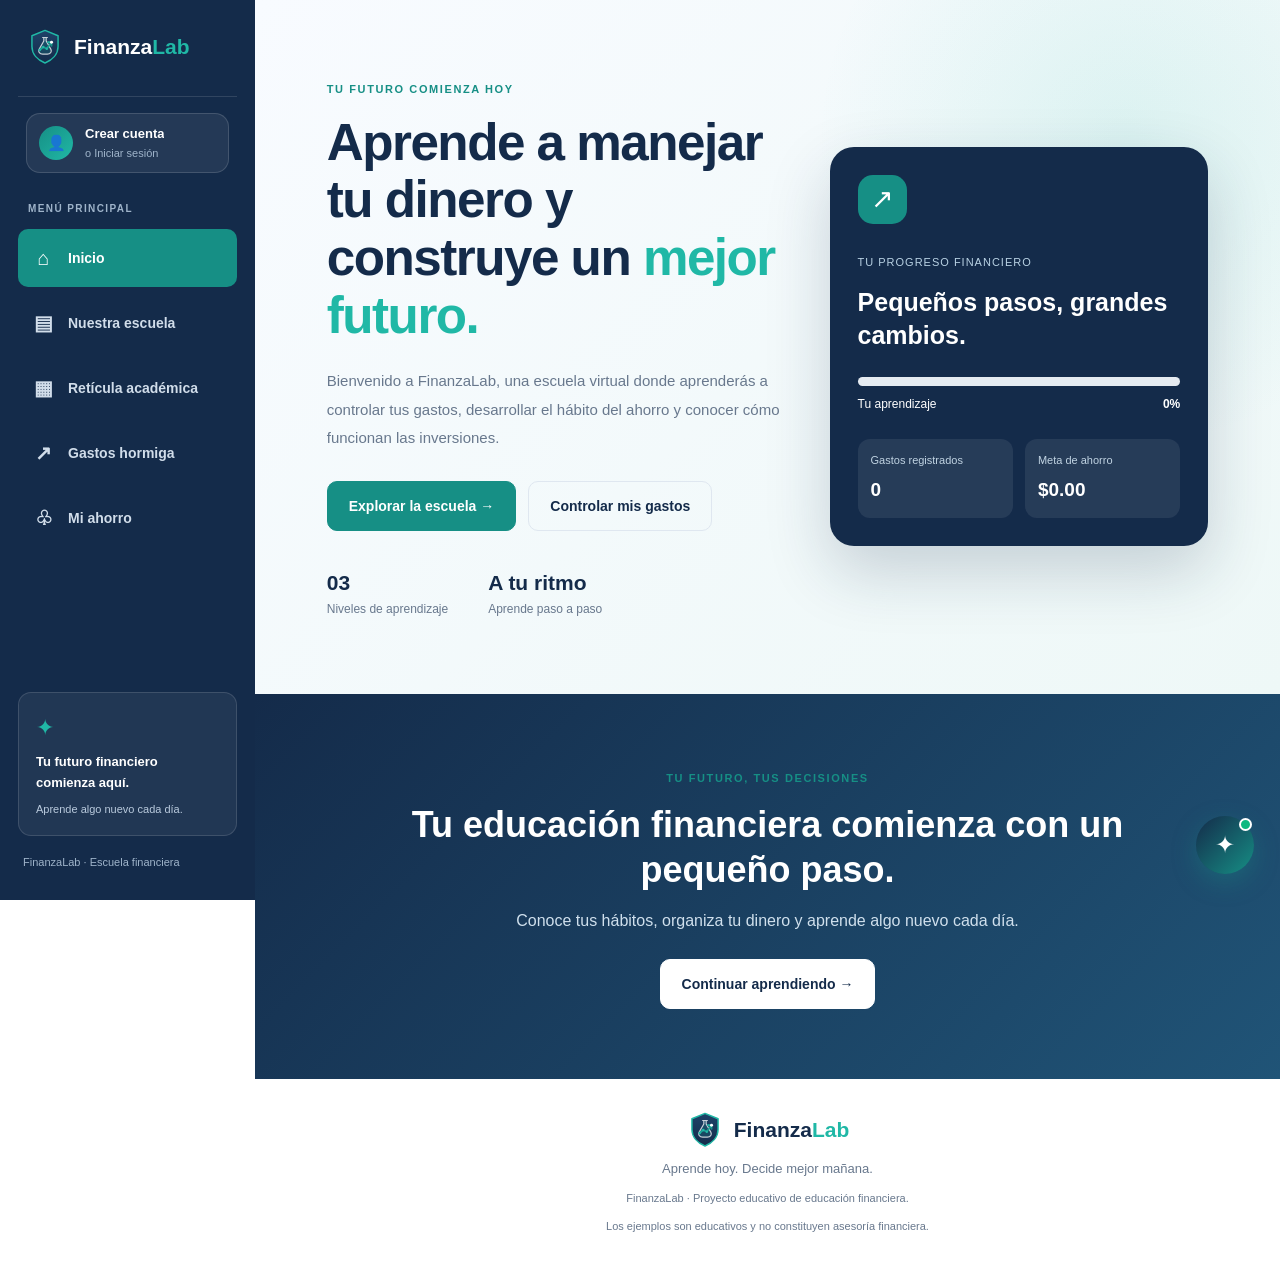
==== commit b639a5ac: "." ====
--- a/index.html
+++ b/index.html
@@ -38,7 +38,6 @@
       <a href="#reticula" class="enlace-menu"><span>▦</span> Retícula académica</a>
       <a href="#gastos" class="enlace-menu"><span>↗</span> Gastos hormiga</a>
       <a href="#ahorro" class="enlace-menu"><span>♧</span> Mi ahorro</a>
-      <a href="#cuenta" class="enlace-menu enlace-menu-cuenta" id="enlace-menu-cuenta"><span>👤</span> Mi cuenta</a>
     </nav>
 
     <div class="lateral-inferior">
@@ -100,7 +99,7 @@
     </section>
 
     <!-- NUESTRA ESCUELA -->
-    <section class="seccion seccion-centro" id="nosotros">
+    <section class="seccion seccion-centro" id="nosotros" hidden>
       <span class="etiqueta">APRENDE PARA TU VIDA</span>
       <h2>Tu escuela de educación financiera</h2>
       <p class="descripcion">
@@ -128,7 +127,7 @@
     </section>
 
     <!-- RETÍCULA ACADÉMICA -->
-    <section class="seccion reticula-seccion" id="reticula">
+    <section class="seccion reticula-seccion" id="reticula" hidden>
       <div class="encabezado-seccion">
         <div>
           <span class="etiqueta">NUESTRA RUTA DE APRENDIZAJE</span>
@@ -205,7 +204,7 @@
     </section>
 
     <!-- GASTOS HORMIGA -->
-    <section class="seccion herramienta-seccion" id="gastos">
+    <section class="seccion herramienta-seccion" id="gastos" hidden>
       <div class="encabezado-seccion">
         <div>
           <span class="etiqueta">HERRAMIENTA FINANCIERA 01</span>
@@ -267,7 +266,7 @@
     </section>
 
     <!-- AHORRO PERSONAL -->
-    <section class="seccion ahorro-seccion" id="ahorro">
+    <section class="seccion ahorro-seccion" id="ahorro" hidden>
       <div class="encabezado-seccion">
         <div>
           <span class="etiqueta">HERRAMIENTA FINANCIERA 02</span>
@@ -377,7 +376,28 @@
         <label for="login-password">Contraseña</label>
         <input type="password" id="login-password" placeholder="Tu contraseña" required>
 
+        <div class="auth-enlace-recuperar">
+          <button type="button" class="btn-link-auth" id="btn-abrir-recuperar">¿Olvidaste tu contraseña?</button>
+        </div>
+
         <button type="submit" class="boton boton-completo" id="btn-submit-login">Iniciar sesión →</button>
+      </form>
+
+      <!-- FORMULARIO RECUPERAR CONTRASEÑA -->
+      <form id="form-recuperar" class="form-auth" hidden>
+        <p class="auth-instruccion">Ingresa tu correo registrado y define una nueva contraseña para recuperar el acceso a tu cuenta.</p>
+
+        <label for="rec-email">Correo electrónico</label>
+        <input type="email" id="rec-email" placeholder="tu@correo.com" maxlength="150" required>
+
+        <label for="rec-password">Nueva contraseña</label>
+        <input type="password" id="rec-password" placeholder="Mínimo 6 caracteres" minlength="6" required>
+
+        <button type="submit" class="boton boton-completo" id="btn-submit-recuperar">Restablecer contraseña →</button>
+
+        <div class="auth-enlace-recuperar text-center">
+          <button type="button" class="btn-link-auth" id="btn-volver-login">← Volver a Iniciar sesión</button>
+        </div>
       </form>
 
       <!-- MENSAJE DE ESTADO -->
--- a/estilos.css
+++ b/estilos.css
@@ -1683,6 +1683,43 @@
   border-color: var(--verde);
 }
 
+.auth-enlace-recuperar {
+  margin: 6px 0 10px;
+  text-align: right;
+}
+
+.auth-enlace-recuperar.text-center {
+  text-align: center;
+  margin-top: 14px;
+}
+
+.btn-link-auth {
+  background: transparent;
+  border: none;
+  color: var(--verde);
+  font-size: 12.5px;
+  font-weight: 600;
+  cursor: pointer;
+  text-decoration: underline;
+  padding: 0;
+  transition: color 0.2s;
+}
+
+.btn-link-auth:hover {
+  color: var(--turquesa);
+}
+
+.auth-instruccion {
+  font-size: 13px;
+  color: var(--texto-suave);
+  line-height: 1.45;
+  margin-bottom: 12px;
+  background: #f8fafc;
+  padding: 10px 12px;
+  border-radius: 10px;
+  border: 1px solid var(--borde);
+}
+
 .form-auth button[type="submit"] {
   margin-top: 16px;
 }
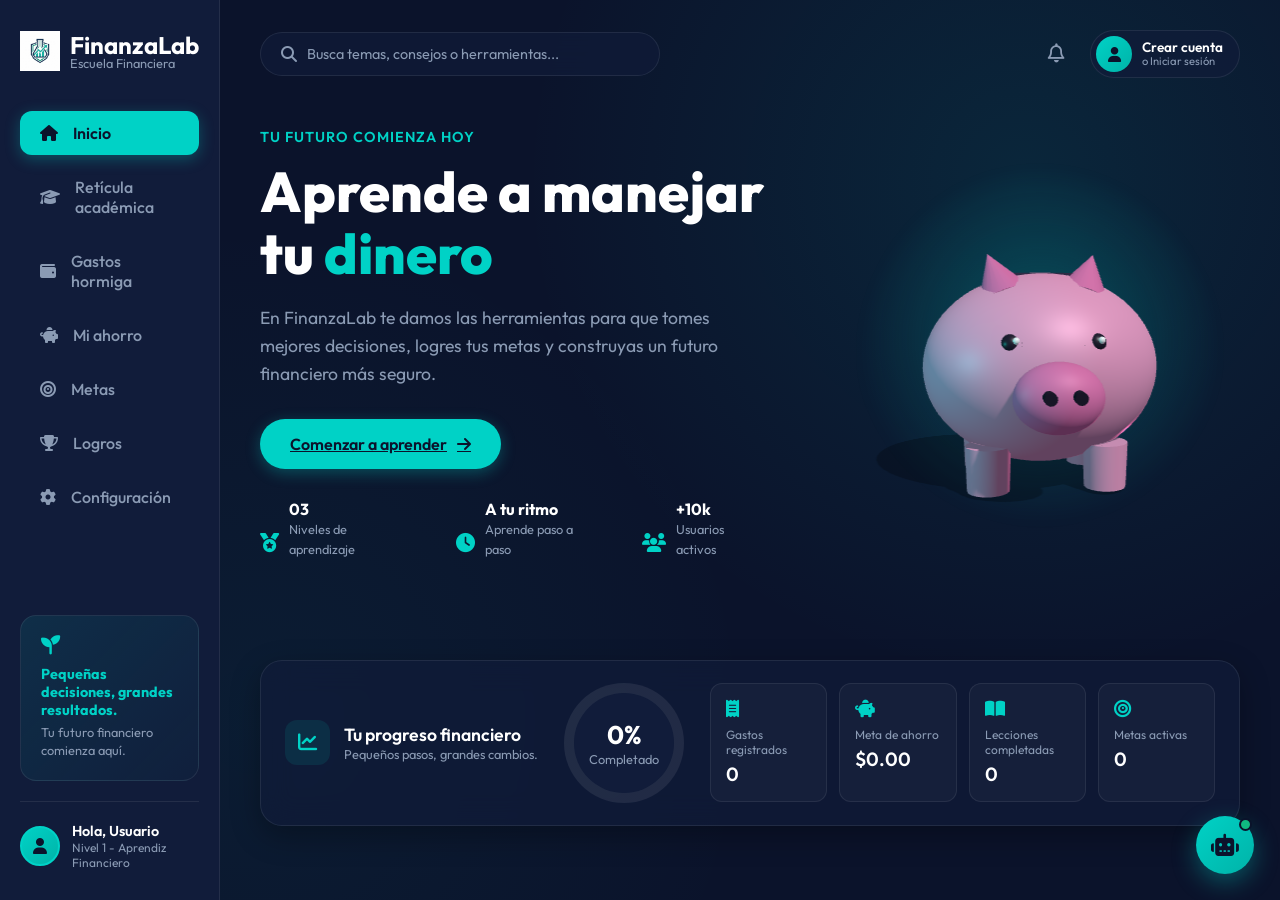
==== commit d2c8809c: "Agregar paginas del menu, avatar editable y cerdito 3D con progreso dinamico" ====
--- a/index.html
+++ b/index.html
@@ -1,470 +1,347 @@
-
 <!DOCTYPE html>
 <html lang="es">
 <head>
-  <meta charset="UTF-8">
-  <meta name="viewport" content="width=device-width, initial-scale=1.0">
-  <meta name="description" content="FinanzaLab, escuela virtual de educación financiera.">
-  <title>FinanzaLab | Escuela Financiera</title>
-  <link rel="icon" type="image/svg+xml" href="img/logo.svg">
-  <link rel="stylesheet" href="estilos.css">
-  <script src="script.js" defer></script>
+    <meta charset="UTF-8">
+    <meta name="viewport" content="width=device-width, initial-scale=1.0">
+    <title>FinanzaLab - Escuela Financiera</title>
+    
+    <!-- Fuente moderna -->
+    <link href="https://fonts.googleapis.com/css2?family=Outfit:wght@300;400;500;600;700;800&display=swap" rel="stylesheet">
+    <!-- Iconos FontAwesome -->
+    <link rel="stylesheet" href="https://cdnjs.cloudflare.com/ajax/libs/font-awesome/6.4.0/css/all.min.css">
+    
+    <!-- Tu archivo CSS -->
+    <link rel="stylesheet" href="estilos.css?v=17">
 </head>
 <body>
 
-  <!-- MENÚ LATERAL -->
-  <aside class="barra-lateral">
-    <a href="#inicio" class="logo">
-      <img src="img/logo.svg" alt="FinanzaLab" class="logo-imagen">
-      <span>Finanza<span class="texto-verde">Lab</span></span>
-    </a>
-
-    <!-- BOTÓN / ACCESO DE CUENTA DE USUARIO -->
-    <div class="cuenta-usuario-barra" id="cuenta-barra">
-      <button class="btn-cuenta-trigger" id="btn-abrir-auth" type="button" aria-label="Crear cuenta o Iniciar sesión">
-        <span class="icono-usuario" id="icono-usuario">👤</span>
-        <div class="info-usuario-preview">
-          <strong id="texto-usuario-estado">Crear cuenta</strong>
-          <small id="subtexto-usuario">o Iniciar sesión</small>
-        </div>
-      </button>
+    <!-- ==================== SIDEBAR ==================== -->
+    <aside class="sidebar">
+        <div class="logo">
+            <!-- Usando tu logo real -->
+            <img src="img/logo.png" alt="FinanzaLab Logo" style="width: 40px; height: 40px; object-fit: contain;">
+            <div>FinanzaLab<span>Escuela Financiera</span></div>
+        </div>
+
+        <ul class="menu">
+            <li><a href="index.html" class="active"><i class="fa-solid fa-house"></i> Inicio</a></li>
+            <li><a href="reticula.html"><i class="fa-solid fa-graduation-cap"></i> Retícula académica</a></li>
+            <li><a href="gastos-hormiga.html"><i class="fa-solid fa-wallet"></i> Gastos hormiga</a></li>
+            <li><a href="mi-ahorro.html"><i class="fa-solid fa-piggy-bank"></i> Mi ahorro</a></li>
+            <li><a href="metas.html"><i class="fa-solid fa-bullseye"></i> Metas</a></li>
+            <li><a href="logros.html"><i class="fa-solid fa-trophy"></i> Logros</a></li>
+            <li><a href="configuracion.html"><i class="fa-solid fa-gear"></i> Configuración</a></li>
+        </ul>
+
+        <div class="sidebar-footer">
+            <i class="fa-solid fa-seedling icon-teal"></i>
+            <h4>Pequeñas decisiones, grandes resultados.</h4>
+            <p>Tu futuro financiero comienza aquí.</p>
+        </div>
+
+        <div class="user-profile">
+            <div class="user-profile-avatar" id="sidebar-avatar"><i class="fa-solid fa-user"></i></div>
+            <div class="user-info">
+                <h5 id="sidebar-nombre">Hola, Usuario</h5>
+                <p>Nivel 1 - Aprendiz Financiero</p>
+            </div>
+        </div>
+    </aside>
+
+    <!-- ==================== CONTENIDO PRINCIPAL ==================== -->
+    <main class="main-content">
+        
+        <!-- Barra Superior -->
+        <header class="top-bar">
+            <div class="search-bar">
+                <i class="fa-solid fa-magnifying-glass"></i>
+                <input type="text" placeholder="Busca temas, consejos o herramientas...">
+            </div>
+            <div class="top-icons">
+                <i class="fa-regular fa-bell"></i>
+                <button class="cuenta-trigger" id="btn-abrir-auth" type="button" aria-label="Crear cuenta o iniciar sesión">
+                    <span class="cuenta-avatar"><i class="fa-solid fa-user"></i></span>
+                    <span class="cuenta-texto">
+                        <strong id="texto-usuario-estado">Crear cuenta</strong>
+                        <small id="subtexto-usuario">o Iniciar sesión</small>
+                    </span>
+                </button>
+            </div>
+        </header>
+
+        <!-- Sección Hero -->
+        <section class="hero-section">
+            <div class="hero-text">
+                <h4>TU FUTURO COMIENZA HOY</h4>
+                <h1>Aprende a manejar tu <span>dinero</span></h1>
+                <p>En FinanzaLab te damos las herramientas para que tomes mejores decisiones, logres tus metas y construyas un futuro financiero más seguro.</p>
+                <a class="btn-primary" href="reticula.html">Comenzar a aprender <i class="fa-solid fa-arrow-right"></i></a>
+                
+                <div class="stats-bar">
+                    <div class="stat-item">
+                        <i class="fa-solid fa-medal"></i>
+                        <div>
+                            <h5>03</h5>
+                            <p>Niveles de aprendizaje</p>
+                        </div>
+                    </div>
+                    <div class="stat-item">
+                        <i class="fa-solid fa-clock"></i>
+                        <div>
+                            <h5>A tu ritmo</h5>
+                            <p>Aprende paso a paso</p>
+                        </div>
+                    </div>
+                    <div class="stat-item">
+                        <i class="fa-solid fa-users"></i>
+                        <div>
+                            <h5>+10k</h5>
+                            <p>Usuarios activos</p>
+                        </div>
+                    </div>
+                </div>
+            </div>
+
+            <div class="hero-visual" id="cerdito-3d" aria-hidden="true"></div>
+
+        </section>
+
+        <!-- Tarjeta de Progreso Horizontal -->
+        <aside class="progress-card">
+            <div class="progress-header">
+                <div class="icon-box"><i class="fa-solid fa-chart-line"></i></div>
+                <div>
+                    <h3>Tu progreso financiero</h3>
+                    <p>Pequeños pasos, grandes cambios.</p>
+                </div>
+            </div>
+
+            <div class="circular-progress" id="progreso-anillo">
+                <div class="progress-value">
+                    <h2 id="progreso-texto">0%</h2>
+                    <p>Completado</p>
+                </div>
+            </div>
+
+            <div class="inner-stats">
+                <div class="inner-stat-card">
+                    <i class="fa-solid fa-receipt"></i>
+                    <p>Gastos registrados</p>
+                    <h4 id="stat-gastos">0</h4>
+                </div>
+                <div class="inner-stat-card">
+                    <i class="fa-solid fa-piggy-bank"></i>
+                    <p>Meta de ahorro</p>
+                    <h4 id="stat-ahorro">$0.00</h4>
+                </div>
+                <div class="inner-stat-card">
+                    <i class="fa-solid fa-book-open"></i>
+                    <p>Lecciones completadas</p>
+                    <h4 id="stat-lecciones">0</h4>
+                </div>
+                <div class="inner-stat-card">
+                    <i class="fa-solid fa-bullseye"></i>
+                    <p>Metas activas</p>
+                    <h4 id="stat-metas">0</h4>
+                </div>
+            </div>
+        </aside>
+
+        <!-- Sección Inferior -->
+        <section class="bottom-section">
+            <h3>APRENDE · PRACTICA · CRECE</h3>
+            <h2>Tu educación financiera comienza aquí</h2>
+            
+            <div class="cards-grid">
+                <div class="feature-card">
+                    <div class="icon-box"><i class="fa-solid fa-wallet"></i></div>
+                    <h4>Controla tus gastos</h4>
+                    <p>Registra y analiza en qué usas tu dinero.</p>
+                    <div class="arrow"><i class="fa-solid fa-arrow-right"></i></div>
+                </div>
+                <div class="feature-card">
+                    <div class="icon-box"><i class="fa-solid fa-piggy-bank"></i></div>
+                    <h4>Ahorra para tus metas</h4>
+                    <p>Establece objetivos y da seguimiento a tu progreso.</p>
+                    <div class="arrow"><i class="fa-solid fa-arrow-right"></i></div>
+                </div>
+                <div class="feature-card">
+                    <div class="icon-box"><i class="fa-solid fa-graduation-cap"></i></div>
+                    <h4>Aprende con nosotros</h4>
+                    <p>Descubre consejos y cursos de educación financiera.</p>
+                    <div class="arrow"><i class="fa-solid fa-arrow-right"></i></div>
+                </div>
+                <div class="feature-card">
+                    <div class="icon-box"><i class="fa-solid fa-robot"></i></div>
+                    <h4>Pregunta a FinanzaBot</h4>
+                    <p>Tu asistente financiero siempre disponible.</p>
+                    <div class="arrow"><i class="fa-solid fa-arrow-right"></i></div>
+                </div>
+            </div>
+        </section>
+
+    </main>
+
+    <!-- ==================== ASISTENTE INTELIGENTE (FINANBOT) ==================== -->
+    <div id="contenedor-asistente">
+        <div class="chat-widget" id="chat-widget">
+            <!-- Botón flotante -->
+            <button class="chat-toggle-btn" id="chat-toggle-btn" aria-label="Abrir asistente virtual FinanBot" aria-expanded="false">
+                <span class="chat-icono-abrir"><i class="fa-solid fa-robot"></i></span>
+                <span class="chat-icono-cerrar" hidden><i class="fa-solid fa-xmark"></i></span>
+                <span class="chat-badge-pulse"></span>
+            </button>
+
+            <!-- Ventana del chat -->
+            <section class="chat-ventana" id="chat-ventana" aria-hidden="true">
+                <header class="chat-header">
+                    <div class="chat-header-info">
+                        <div class="chat-avatar"><i class="fa-solid fa-robot"></i></div>
+                        <div>
+                            <h3>FinanzaBot <span class="chat-tag">IA</span></h3>
+                            <p><span class="indicador-enlinea"></span> Tutor financiero virtual</p>
+                        </div>
+                    </div>
+                    <button class="chat-btn-cerrar" id="chat-btn-cerrar" aria-label="Cerrar chat"><i class="fa-solid fa-xmark"></i></button>
+                </header>
+
+                <div class="chat-mensajes" id="chat-mensajes">
+                    <div class="mensaje-chat mensaje-bot">
+                        <div class="mensaje-contenido">
+                            <p>¡Hola! Soy <strong>FinanzaBot</strong>, tu tutor de FinanzaLab.</p>
+                            <p>¿Tienes dudas sobre tus gastos, cómo crear un presupuesto o cómo empezar a ahorrar? Pregúntame con confianza.</p>
+                            <div class="chat-sugerencias">
+                                <button type="button" class="chip-sugerencia" data-pregunta="¿Cómo puedo identificar y reducir mis gastos hormiga?">Gastos hormiga</button>
+                                <button type="button" class="chip-sugerencia" data-pregunta="¿Cómo funciona la regla 50/30/20 para hacer un presupuesto personal?">Regla 50/30/20</button>
+                                <button type="button" class="chip-sugerencia" data-pregunta="¿Cómo calcular cuánto necesito para mi fondo de emergencia?">Fondo de emergencia</button>
+                            </div>
+                        </div>
+                    </div>
+                </div>
+
+                <form class="chat-formulario" id="chat-formulario">
+                    <input
+                        type="text"
+                        id="chat-input"
+                        placeholder="Escribe tu duda financiera..."
+                        autocomplete="off"
+                        maxlength="300"
+                        required
+                    >
+                    <button type="submit" id="chat-btn-enviar" aria-label="Enviar mensaje">
+                        <i class="fa-solid fa-paper-plane"></i>
+                    </button>
+                </form>
+            </section>
+        </div>
     </div>
 
-    <p class="menu-titulo">MENÚ PRINCIPAL</p>
-
-    <nav class="navegacion" id="navegacion">
-      <a href="#inicio" class="enlace-menu activo"><span>⌂</span> Inicio</a>
-      <a href="#nosotros" class="enlace-menu"><span>▤</span> Nuestra escuela</a>
-      <a href="#reticula" class="enlace-menu"><span>▦</span> Retícula académica</a>
-      <a href="#gastos" class="enlace-menu"><span>↗</span> Gastos hormiga</a>
-      <a href="#ahorro" class="enlace-menu"><span>♧</span> Mi ahorro</a>
-    </nav>
-
-    <div class="lateral-inferior">
-      <div class="mensaje-lateral">
-        <span>✦</span>
-        <strong>Tu futuro financiero comienza aquí.</strong>
-        <p>Aprende algo nuevo cada día.</p>
-      </div>
-      <small>FinanzaLab · Escuela financiera</small>
+    <!-- ==================== MODAL DE CUENTA (REGISTRO / LOGIN) ==================== -->
+    <div class="modal-auth-overlay" id="modal-auth-overlay" hidden>
+        <div class="auth-card" role="dialog" aria-modal="true" aria-labelledby="auth-modal-titulo">
+            <button class="auth-card-cerrar" id="btn-cerrar-auth" type="button" aria-label="Cerrar"><i class="fa-solid fa-xmark"></i></button>
+
+            <div class="auth-card-cabecera">
+                <div class="perfil-avatar-editable">
+                    <div class="perfil-avatar" id="perfil-avatar"><i class="fa-solid fa-user"></i></div>
+                    <button type="button" class="btn-editar-avatar" id="btn-editar-avatar" aria-label="Editar foto o icono" title="Editar foto o icono">
+                        <i class="fa-solid fa-camera"></i>
+                    </button>
+                </div>
+                <h3 id="auth-modal-titulo">Portal de Estudiantes</h3>
+                <p>Toca la cámara para elegir tu avatar</p>
+            </div>
+
+            <div class="avatar-picker" id="avatar-picker" hidden>
+                <p class="avatar-picker-titulo">Constructor de avatar</p>
+                <div class="avatar-colores" id="avatar-colores"></div>
+                <div class="avatar-iconos" id="avatar-iconos"></div>
+                <label class="btn-subir-avatar" for="input-foto-avatar">
+                    <i class="fa-solid fa-upload"></i> Subir una foto
+                </label>
+                <input type="file" id="input-foto-avatar" accept="image/*" hidden>
+                <button type="button" class="btn-link-auth avatar-quitar" id="btn-quitar-avatar">Quitar y usar icono por defecto</button>
+            </div>
+
+            <div class="modal-auth-tabs" id="modal-auth-tabs">
+                <button type="button" class="tab-auth activo" id="tab-registro">Crear cuenta</button>
+                <button type="button" class="tab-auth" id="tab-login">Iniciar sesión</button>
+            </div>
+
+            <!-- FORMULARIO CREAR CUENTA -->
+            <form id="form-registro" class="form-auth">
+                <div class="form-field">
+                    <input type="text" id="reg-nombre" placeholder=" " maxlength="100" required>
+                    <label for="reg-nombre">Nombre completo</label>
+                </div>
+                <div class="form-field">
+                    <input type="email" id="reg-email" placeholder=" " maxlength="150" required>
+                    <label for="reg-email">Correo electrónico</label>
+                </div>
+                <div class="form-field">
+                    <input type="password" id="reg-password" placeholder=" " minlength="6" required>
+                    <label for="reg-password">Contraseña</label>
+                </div>
+
+                <button type="submit" class="btn-primary auth-submit" id="btn-submit-registro">Crear mi cuenta <i class="fa-solid fa-arrow-right"></i></button>
+            </form>
+
+            <!-- FORMULARIO INICIAR SESIÓN -->
+            <form id="form-login" class="form-auth" hidden>
+                <div class="form-field">
+                    <input type="email" id="login-email" placeholder=" " maxlength="150" required>
+                    <label for="login-email">Correo electrónico</label>
+                </div>
+                <div class="form-field">
+                    <input type="password" id="login-password" placeholder=" " required>
+                    <label for="login-password">Contraseña</label>
+                </div>
+
+                <div class="auth-enlace-recuperar">
+                    <button type="button" class="btn-link-auth" id="btn-abrir-recuperar">¿Olvidaste tu contraseña?</button>
+                </div>
+
+                <button type="submit" class="btn-primary auth-submit" id="btn-submit-login">Iniciar sesión <i class="fa-solid fa-arrow-right"></i></button>
+            </form>
+
+            <!-- FORMULARIO RECUPERAR CONTRASEÑA -->
+            <form id="form-recuperar" class="form-auth" hidden>
+                <p class="auth-instruccion">Ingresa tu correo registrado y define una nueva contraseña para recuperar el acceso a tu cuenta.</p>
+
+                <div class="form-field">
+                    <input type="email" id="rec-email" placeholder=" " maxlength="150" required>
+                    <label for="rec-email">Correo electrónico</label>
+                </div>
+                <div class="form-field">
+                    <input type="password" id="rec-password" placeholder=" " minlength="6" required>
+                    <label for="rec-password">Nueva contraseña</label>
+                </div>
+
+                <button type="submit" class="btn-primary auth-submit" id="btn-submit-recuperar">Restablecer contraseña <i class="fa-solid fa-arrow-right"></i></button>
+
+                <div class="auth-enlace-recuperar text-center">
+                    <button type="button" class="btn-link-auth" id="btn-volver-login"><i class="fa-solid fa-arrow-left"></i> Volver a Iniciar sesión</button>
+                </div>
+            </form>
+
+            <p class="auth-mensaje" id="auth-mensaje" role="status" aria-live="polite"></p>
+
+            <!-- VISTA DE SESIÓN ACTIVA -->
+            <div class="auth-perfil-activo" id="auth-perfil-activo" hidden>
+                <h4 id="perfil-nombre">Nombre del alumno</h4>
+                <p id="perfil-email">correo@ejemplo.com</p>
+                <span class="badge-estudiante">Alumno activo</span>
+                <button type="button" class="btn-secondary-auth" id="btn-cerrar-sesion">Cerrar mi sesión</button>
+            </div>
+        </div>
     </div>
-  </aside>
-
-  <button class="menu-toggle" id="menu-toggle"
-    aria-label="Abrir menú" aria-expanded="false">☰</button>
-
-  <main>
-    <!-- INICIO -->
-    <section class="hero" id="inicio">
-      <div class="hero-contenido">
-        <span class="etiqueta">TU FUTURO COMIENZA HOY</span>
-        <h1>Aprende a manejar tu dinero y construye un <span class="texto-verde">mejor futuro.</span></h1>
-        <p>
-          Bienvenido a FinanzaLab, una escuela virtual donde aprenderás
-          a controlar tus gastos, desarrollar el hábito del ahorro
-          y conocer cómo funcionan las inversiones.
-        </p>
-
-        <div class="hero-botones">
-          <a href="#reticula" class="boton">Explorar la escuela →</a>
-          <a href="#gastos" class="boton boton-secundario">Controlar mis gastos</a>
-        </div>
-
-        <div class="hero-datos">
-          <div><strong>03</strong><span>Niveles de aprendizaje</span></div>
-          <div><strong>A tu ritmo</strong><span>Aprende paso a paso</span></div>
-        </div>
-      </div>
-
-      <div class="hero-visual">
-        <div class="tarjeta-bienvenida">
-          <div class="circulo-icono">↗</div>
-          <span class="texto-claro">TU PROGRESO FINANCIERO</span>
-          <h2>Pequeños pasos, grandes cambios.</h2>
-          <div class="barra-progreso">
-            <div class="barra-relleno" id="progreso-general"></div>
-          </div>
-          <div class="progreso-detalle">
-            <span>Tu aprendizaje</span>
-            <strong id="progreso-texto">0%</strong>
-          </div>
-          <div class="mini-estadisticas">
-            <div><span>Gastos registrados</span><strong id="hero-gastos">0</strong></div>
-            <div><span>Meta de ahorro</span><strong id="hero-ahorro">$0</strong></div>
-          </div>
-        </div>
-        <div class="decoracion decoracion-uno"></div>
-        <div class="decoracion decoracion-dos"></div>
-      </div>
-    </section>
-
-    <!-- NUESTRA ESCUELA -->
-    <section class="seccion seccion-centro" id="nosotros" hidden>
-      <span class="etiqueta">APRENDE PARA TU VIDA</span>
-      <h2>Tu escuela de educación financiera</h2>
-      <p class="descripcion">
-        No necesitas ser experto en números. Aquí aprenderás con
-        ejemplos sencillos y herramientas que podrás utilizar en tu vida diaria.
-      </p>
-
-      <div class="beneficios">
-        <article class="beneficio">
-          <div class="icono-tarjeta">◎</div>
-          <h3>Conoce tus gastos</h3>
-          <p>Descubre en qué utilizas tu dinero y cuáles compras puedes controlar.</p>
-        </article>
-        <article class="beneficio">
-          <div class="icono-tarjeta">♧</div>
-          <h3>Aprende a ahorrar</h3>
-          <p>Define objetivos y avanza poco a poco hacia tus metas personales.</p>
-        </article>
-        <article class="beneficio">
-          <div class="icono-tarjeta">↗</div>
-          <h3>Planea tu futuro</h3>
-          <p>Conoce los conceptos básicos de las inversiones y sus riesgos.</p>
-        </article>
-      </div>
-    </section>
-
-    <!-- RETÍCULA ACADÉMICA -->
-    <section class="seccion reticula-seccion" id="reticula" hidden>
-      <div class="encabezado-seccion">
-        <div>
-          <span class="etiqueta">NUESTRA RUTA DE APRENDIZAJE</span>
-          <h2>Retícula académica</h2>
-          <p class="descripcion">
-            Avanza desde el control de tus gastos hasta tus primeras
-            decisiones financieras informadas.
-          </p>
-        </div>
-        <span class="contador-niveles">3 niveles</span>
-      </div>
-
-      <div class="reticula">
-        <article class="nivel nivel-activo">
-          <div class="nivel-arriba">
-            <span class="numero-nivel">01</span>
-            <span class="estado">Nivel inicial</span>
-          </div>
-          <div class="nivel-icono">▤</div>
-          <h3>Control de gastos</h3>
-          <p>Identifica los gastos hormiga y aprende a organizar tu dinero.</p>
-          <ul>
-            <li>Identificación de gastos hormiga</li>
-            <li>Necesidades y deseos</li>
-            <li>Presupuesto personal</li>
-          </ul>
-          <button class="boton boton-completo" data-leccion="1">Comenzar nivel →</button>
-        </article>
-
-        <article class="nivel">
-          <div class="nivel-arriba">
-            <span class="numero-nivel">02</span>
-            <span class="estado estado-pendiente">Siguiente nivel</span>
-          </div>
-          <div class="nivel-icono">♧</div>
-          <h3>Ahorro personal</h3>
-          <p>Organiza tus ingresos y establece objetivos que puedas alcanzar.</p>
-          <ul>
-            <li>Metas de ahorro</li>
-            <li>Presupuesto y planificación</li>
-            <li>Fondo de emergencia</li>
-          </ul>
-          <button class="boton boton-completo" data-leccion="2">Explorar nivel →</button>
-        </article>
-
-        <article class="nivel">
-          <div class="nivel-arriba">
-            <span class="numero-nivel">03</span>
-            <span class="estado estado-pendiente">Nivel avanzado</span>
-          </div>
-          <div class="nivel-icono">↗</div>
-          <h3>Introducción a inversiones</h3>
-          <p>Comprende cómo funcionan las inversiones antes de tomar decisiones.</p>
-          <ul>
-            <li>Ahorro e inversión</li>
-            <li>Rendimientos y riesgos</li>
-            <li>Interés compuesto</li>
-          </ul>
-          <button class="boton boton-completo" data-leccion="3">Explorar nivel →</button>
-        </article>
-      </div>
-
-      <div class="panel-leccion" id="panel-leccion" hidden>
-        <button id="cerrar-leccion" class="cerrar-panel" aria-label="Cerrar">✕</button>
-        <span class="etiqueta" id="leccion-etiqueta">UNIDAD 1</span>
-        <h3 id="leccion-titulo">Identifica tus gastos hormiga</h3>
-        <p id="leccion-descripcion"></p>
-        <div class="actividad">
-          <strong>Tu primera actividad</strong>
-          <p id="leccion-actividad"></p>
-          <button id="completar-leccion" class="boton">Marcar actividad como completada ✓</button>
-        </div>
-      </div>
-    </section>
-
-    <!-- GASTOS HORMIGA -->
-    <section class="seccion herramienta-seccion" id="gastos" hidden>
-      <div class="encabezado-seccion">
-        <div>
-          <span class="etiqueta">HERRAMIENTA FINANCIERA 01</span>
-          <h2>Mis gastos hormiga</h2>
-          <p class="descripcion">Registra tus compras en segundos y descubre cuánto gastas.</p>
-        </div>
-      </div>
-
-      <div class="panel-herramienta">
-        <div class="formulario-gastos">
-          <h3>Registrar un gasto</h3>
-          <p class="texto-secundario">¿Qué compraste hoy?</p>
-
-          <form id="form-gasto">
-            <label for="concepto">Concepto</label>
-            <input id="concepto" type="text" placeholder="Ej. Café, refresco, botana..." maxlength="80" required>
-
-            <label for="importe">¿Cuánto gastaste?</label>
-            <div class="campo-dinero">
-              <span>$</span>
-              <input id="importe" type="number" min="0.01" max="1000000" step="0.01" placeholder="0.00" required>
-            </div>
-
-            <label for="categoria">Categoría</label>
-            <select id="categoria">
-              <option value="Comida y bebidas">Comida y bebidas</option>
-              <option value="Antojos">Antojos</option>
-              <option value="Transporte">Transporte</option>
-              <option value="Suscripciones">Suscripciones</option>
-              <option value="Otros">Otros</option>
-            </select>
-            <button type="submit" class="boton boton-completo">+ Registrar gasto</button>
-          </form>
-          <p class="nota">Registra tus compras. Tú decides qué gastos deseas reducir.</p>
-        </div>
-
-        <div class="resumen-gastos">
-          <h3>Resumen de mis gastos</h3>
-          <div class="resumen-cards">
-            <div class="resumen-card"><span>Hoy</span><strong id="total-hoy">$0.00</strong></div>
-            <div class="resumen-card"><span>Este mes</span><strong id="total-mes">$0.00</strong></div>
-            <div class="resumen-card"><span>Movimientos</span><strong id="cantidad-gastos">0</strong></div>
-          </div>
-
-          <div class="lista-encabezado">
-            <h3>Últimos movimientos</h3>
-            <button id="borrar-gastos" class="boton-texto">Borrar historial</button>
-          </div>
-          <div id="lista-gastos" class="lista-gastos">
-            <div class="vacio">
-              <span>▤</span>
-              <p>Aún no tienes gastos registrados.</p>
-              <small>Tu primer registro aparecerá aquí.</small>
-            </div>
-          </div>
-          <p id="mensaje-gasto" class="mensaje" role="status" aria-live="polite"></p>
-        </div>
-      </div>
-    </section>
-
-    <!-- AHORRO PERSONAL -->
-    <section class="seccion ahorro-seccion" id="ahorro" hidden>
-      <div class="encabezado-seccion">
-        <div>
-          <span class="etiqueta">HERRAMIENTA FINANCIERA 02</span>
-          <h2>Mi ahorro personal</h2>
-          <p class="descripcion">Establece una meta y sigue tu progreso.</p>
-        </div>
-      </div>
-
-      <div class="panel-ahorro">
-        <div class="formulario-ahorro">
-          <h3>Mi meta de ahorro</h3>
-          <form id="form-ahorro">
-            <label for="meta-nombre">¿Para qué quieres ahorrar?</label>
-            <input id="meta-nombre" type="text" placeholder="Ej. Comprar una computadora" maxlength="80" required>
-
-            <label for="meta-total">¿Cuánto quieres reunir?</label>
-            <div class="campo-dinero">
-              <span>$</span>
-              <input id="meta-total" type="number" min="0.01" max="100000000" step="0.01" placeholder="5000" required>
-            </div>
-
-            <label for="ahorro-actual">¿Cuánto tienes ahorrado?</label>
-            <div class="campo-dinero">
-              <span>$</span>
-              <input id="ahorro-actual" type="number" min="0" max="100000000" step="0.01" placeholder="0" required>
-            </div>
-            <button type="submit" class="boton boton-completo">Guardar mi meta</button>
-          </form>
-          <p id="mensaje-ahorro" class="mensaje" role="status" aria-live="polite"></p>
-        </div>
-
-        <div class="visual-ahorro">
-          <div class="ahorro-icono">♧</div>
-          <span class="texto-claro">MI OBJETIVO</span>
-          <h3 id="ahorro-nombre-vista">Tu próxima meta</h3>
-          <p class="texto-claro">Dinero que llevas ahorrado</p>
-          <strong class="cantidad-ahorro" id="ahorro-guardado">$0.00</strong>
-          <div class="barra-progreso barra-clara">
-            <div class="barra-relleno" id="barra-ahorro"></div>
-          </div>
-          <div class="progreso-detalle">
-            <span id="ahorro-porcentaje">0% completado</span>
-            <span id="ahorro-restante">$0.00 restantes</span>
-          </div>
-          <div class="consejo-ahorro">
-            <strong>Un consejo para ti</strong>
-            <p id="consejo-texto">Define una meta que se adapte a tus posibilidades y avanza a tu propio ritmo.</p>
-          </div>
-        </div>
-      </div>
-    </section>
-
-    <!-- MENSAJE FINAL -->
-    <section class="llamado-final">
-      <span class="etiqueta">TU FUTURO, TUS DECISIONES</span>
-      <h2>Tu educación financiera comienza con un pequeño paso.</h2>
-      <p>Conoce tus hábitos, organiza tu dinero y aprende algo nuevo cada día.</p>
-      <a href="#reticula" class="boton boton-claro">Continuar aprendiendo →</a>
-    </section>
-  </main>
-
-  <footer class="pie">
-    <a href="#inicio" class="logo">
-      <img src="img/logo.svg" alt="FinanzaLab" class="logo-imagen">
-      <span>Finanza<span class="texto-verde">Lab</span></span>
-    </a>
-    <p>Aprende hoy. Decide mejor mañana.</p>
-    <small>FinanzaLab · Proyecto educativo de educación financiera.</small>
-    <small>Los ejemplos son educativos y no constituyen asesoría financiera.</small>
-  </footer>
-
-  <!-- MODAL DE CREAR CUENTA / INICIAR SESIÓN -->
-  <div class="modal-auth-overlay" id="modal-auth-overlay" hidden>
-    <div class="modal-auth-tarjeta" role="dialog" aria-modal="true" aria-labelledby="auth-modal-titulo">
-      <button class="modal-auth-cerrar" id="btn-cerrar-auth" type="button" aria-label="Cerrar">✕</button>
-      
-      <div class="modal-auth-cabecera">
-        <div class="modal-auth-icono">👤</div>
-        <h3 id="auth-modal-titulo">Portal de Estudiantes</h3>
-        <p>FinanzaLab · Educación Financiera</p>
-      </div>
-
-      <div class="modal-auth-tabs" id="modal-auth-tabs">
-        <button type="button" class="tab-auth activo" id="tab-registro">Crear cuenta</button>
-        <button type="button" class="tab-auth" id="tab-login">Iniciar sesión</button>
-      </div>
-
-      <!-- FORMULARIO CREAR CUENTA -->
-      <form id="form-registro" class="form-auth">
-        <label for="reg-nombre">Nombre completo</label>
-        <input type="text" id="reg-nombre" placeholder="Ej. Alex Vives" maxlength="100" required>
-
-        <label for="reg-email">Correo electrónico</label>
-        <input type="email" id="reg-email" placeholder="tu@correo.com" maxlength="150" required>
-
-        <label for="reg-password">Contraseña</label>
-        <input type="password" id="reg-password" placeholder="Mínimo 6 caracteres" minlength="6" required>
-
-        <button type="submit" class="boton boton-completo" id="btn-submit-registro">Crear mi cuenta →</button>
-      </form>
-
-      <!-- FORMULARIO INICIAR SESIÓN -->
-      <form id="form-login" class="form-auth" hidden>
-        <label for="login-email">Correo electrónico</label>
-        <input type="email" id="login-email" placeholder="tu@correo.com" maxlength="150" required>
-
-        <label for="login-password">Contraseña</label>
-        <input type="password" id="login-password" placeholder="Tu contraseña" required>
-
-        <div class="auth-enlace-recuperar">
-          <button type="button" class="btn-link-auth" id="btn-abrir-recuperar">¿Olvidaste tu contraseña?</button>
-        </div>
-
-        <button type="submit" class="boton boton-completo" id="btn-submit-login">Iniciar sesión →</button>
-      </form>
-
-      <!-- FORMULARIO RECUPERAR CONTRASEÑA -->
-      <form id="form-recuperar" class="form-auth" hidden>
-        <p class="auth-instruccion">Ingresa tu correo registrado y define una nueva contraseña para recuperar el acceso a tu cuenta.</p>
-
-        <label for="rec-email">Correo electrónico</label>
-        <input type="email" id="rec-email" placeholder="tu@correo.com" maxlength="150" required>
-
-        <label for="rec-password">Nueva contraseña</label>
-        <input type="password" id="rec-password" placeholder="Mínimo 6 caracteres" minlength="6" required>
-
-        <button type="submit" class="boton boton-completo" id="btn-submit-recuperar">Restablecer contraseña →</button>
-
-        <div class="auth-enlace-recuperar text-center">
-          <button type="button" class="btn-link-auth" id="btn-volver-login">← Volver a Iniciar sesión</button>
-        </div>
-      </form>
-
-      <!-- MENSAJE DE ESTADO -->
-      <p class="auth-mensaje" id="auth-mensaje" role="status" aria-live="polite"></p>
-
-      <!-- VISTA DE SESIÓN ACTIVA -->
-      <div class="auth-perfil-activo" id="auth-perfil-activo" hidden>
-        <div class="perfil-avatar">👤</div>
-        <h4 id="perfil-nombre">Nombre del alumno</h4>
-        <p id="perfil-email">correo@ejemplo.com</p>
-        <span class="badge-estudiante">Alumno activo</span>
-        <button type="button" class="boton boton-secundario boton-completo" id="btn-cerrar-sesion">Cerrar mi sesión</button>
-      </div>
-    </div>
-  </div>
-
-  <!-- ASISTENTE INTELIGENTE (FINANBOT) -->
-  <div class="chat-widget" id="chat-widget">
-    <!-- Botón flotante -->
-    <button class="chat-toggle-btn" id="chat-toggle-btn" aria-label="Abrir asistente virtual FinanBot" aria-expanded="false">
-      <span class="chat-icono-abrir">✦</span>
-      <span class="chat-icono-cerrar" hidden>✕</span>
-      <span class="chat-badge-pulse"></span>
-    </button>
-
-    <!-- Ventana del chat -->
-    <section class="chat-ventana" id="chat-ventana" aria-hidden="true">
-      <header class="chat-header">
-        <div class="chat-header-info">
-          <div class="chat-avatar">✦</div>
-          <div>
-            <h3>FinanBot <span class="chat-tag">IA</span></h3>
-            <p><span class="indicador-enlinea"></span> Tutor financiero virtual</p>
-          </div>
-        </div>
-        <button class="chat-btn-cerrar" id="chat-btn-cerrar" aria-label="Cerrar chat">✕</button>
-      </header>
-
-      <div class="chat-mensajes" id="chat-mensajes">
-        <div class="mensaje-chat mensaje-bot">
-          <div class="mensaje-contenido">
-            <p>¡Hola! Soy <strong>FinanBot</strong>, tu tutor de FinanzaLab. 💡</p>
-            <p>¿Tienes dudas sobre tus gastos hormiga, cómo crear un presupuesto o cómo empezar a ahorrar? Pregúntame con confianza.</p>
-            <div class="chat-sugerencias">
-              <button type="button" class="chip-sugerencia" data-pregunta="¿Cómo puedo identificar y reducir mis gastos hormiga?">Gastos hormiga</button>
-              <button type="button" class="chip-sugerencia" data-pregunta="¿Cómo funciona la regla 50/30/20 para hacer un presupuesto personal?">Regla 50/30/20</button>
-              <button type="button" class="chip-sugerencia" data-pregunta="¿Cómo calcular cuánto necesito para mi fondo de emergencia?">Fondo de emergencia</button>
-            </div>
-          </div>
-        </div>
-      </div>
-
-      <form class="chat-formulario" id="chat-formulario">
-        <input 
-          type="text" 
-          id="chat-input" 
-          placeholder="Escribe tu duda financiera..." 
-          autocomplete="off" 
-          maxlength="300"
-          required
-        >
-        <button type="submit" id="chat-btn-enviar" aria-label="Enviar mensaje">➤</button>
-      </form>
-    </section>
-  </div>
+
+    <!-- Tu script principal (donde probablemente llamas a api/chat.php) -->
+    <script src="script.js?v=8"></script>
+
+    <!-- Cerdito 3D animado (Three.js) -->
+    <script src="js/three.min.js?v=1"></script>
+    <script src="js/piggy-3d.js?v=1"></script>
 
 </body>
-</html>
-
-
+</html>
--- a/estilos.css
+++ b/estilos.css
@@ -1,1791 +1,2247 @@
-
+/* ==================== VARIABLES DE COLOR ==================== */
 :root {
-  --azul: #142b4a;
-  --azul-claro: #1e4268;
-  --verde: #168f85;
-  --turquesa: #20b8a6;
-  --verde-claro: #ddf5f1;
-  --fondo: #f4f7fb;
-  --blanco: #ffffff;
-  --texto: #26364a;
-  --texto-suave: #68788d;
-  --borde: #dfe7f0;
-  --sombra: 0 12px 35px rgba(20, 43, 74, 0.07);
-  --radio: 18px;
-}
-
+    --bg-dark: #0B132B;
+    --bg-panel: #111C3A;
+    --accent-teal: #00D2C6;
+    --accent-teal-hover: #00B3A8;
+    --text-light: #FFFFFF;
+    --text-muted: #8B9BB4;
+    --card-bg: rgba(17, 28, 58, 0.7);
+    --card-border: rgba(255, 255, 255, 0.08);
+}
+
+/* ==================== RESET Y ESTILOS BASE ==================== */
 * {
-  box-sizing: border-box;
-  margin: 0;
-  padding: 0;
-}
-
-html {
-  scroll-behavior: smooth;
-  scroll-padding-top: 25px;
+    margin: 0;
+    padding: 0;
+    box-sizing: border-box;
+    font-family: 'Outfit', sans-serif;
+}
+
+/* El atributo [hidden] siempre debe ocultar el elemento,
+   aunque otras reglas usen display:flex/block. */
+[hidden] {
+    display: none !important;
 }
 
 body {
-  margin-left: 255px;
-  font-family: Arial, Helvetica, sans-serif;
-  color: var(--texto);
-  background: var(--blanco);
-  line-height: 1.6;
-}
-
-a {
-  color: inherit;
-  text-decoration: none;
-}
-
-button,
-input,
-select {
-  font: inherit;
-}
-
-button,
-a,
-input,
-select {
-  -webkit-tap-highlight-color: transparent;
-}
-
-button {
-  cursor: pointer;
-}
-
-button:focus-visible,
-a:focus-visible,
-input:focus-visible,
-select:focus-visible {
-  outline: 3px solid var(--turquesa);
-  outline-offset: 3px;
-}
-
-/* BARRA LATERAL IZQUIERDA */
-.barra-lateral {
-  position: fixed;
-  top: 0;
-  left: 0;
-  bottom: 0;
-  z-index: 200;
-  width: 255px;
-  padding: 28px 18px;
-  display: flex;
-  flex-direction: column;
-  background: var(--azul);
-  color: var(--blanco);
-  overflow-y: auto;
+    background-color: var(--bg-dark);
+    color: var(--text-light);
+    display: flex;
+    height: 100vh;
+    overflow: hidden;
+    background-image: 
+        radial-gradient(circle at 80% 20%, rgba(0, 210, 198, 0.1) 0%, transparent 40%),
+        radial-gradient(circle at 20% 80%, rgba(0, 210, 198, 0.05) 0%, transparent 40%);
+}
+
+/* ==================== SIDEBAR ==================== */
+.sidebar {
+    width: 280px;
+    background-color: var(--bg-panel);
+    padding: 30px 20px;
+    display: flex;
+    flex-direction: column;
+    border-right: 1px solid var(--card-border);
+    z-index: 10;
 }
 
 .logo {
-  display: inline-flex;
-  align-items: center;
-  gap: 10px;
-  color: var(--azul);
-  font-size: 21px;
-  font-weight: 800;
-  white-space: nowrap;
-}
-
-.barra-lateral .logo {
-  color: var(--blanco);
-  padding: 0 8px 30px;
-  border-bottom: 1px solid rgba(255, 255, 255, 0.12);
-}
-
-.logo-icono {
-  width: 38px;
-  height: 38px;
-  display: grid;
-  place-items: center;
-  color: var(--blanco);
-  background: var(--verde);
-  border-radius: 12px;
-  font-size: 22px;
-}
-
-.logo-imagen {
-  width: 38px;
-  height: 38px;
-  object-fit: contain;
-  border-radius: 10px;
-  flex-shrink: 0;
-  transition: transform 0.2s ease;
-}
-
-.logo:hover .logo-imagen {
-  transform: scale(1.08);
-}
-
-.texto-verde {
-  color: var(--turquesa);
-}
-
-.menu-titulo {
-  margin: 28px 10px 12px;
-  color: #9fb4ca;
-  font-size: 10px;
-  font-weight: 800;
-  letter-spacing: 1.4px;
-}
-
-.navegacion {
-  display: flex;
-  flex-direction: column;
-  align-items: stretch;
-  gap: 7px;
-}
-
-.enlace-menu {
-  display: flex;
-  align-items: center;
-  gap: 13px;
-  padding: 13px 14px;
-  border-radius: 10px;
-  color: #d1ddea;
-  font-size: 14px;
-  font-weight: 600;
-  transition: background 0.2s, color 0.2s;
-}
-
-.enlace-menu span {
-  width: 23px;
-  text-align: center;
-  font-size: 20px;
-}
-
-.enlace-menu:hover,
-.enlace-menu.activo {
-  color: var(--blanco);
-  background: var(--verde);
-}
-
-.lateral-inferior {
-  margin-top: auto;
-  padding-top: 30px;
-}
-
-.mensaje-lateral {
-  padding: 17px;
-  border: 1px solid rgba(255, 255, 255, 0.13);
-  border-radius: 13px;
-  background: rgba(255, 255, 255, 0.06);
-}
-
-.mensaje-lateral > span {
-  color: var(--turquesa);
-  font-size: 22px;
-}
-
-.mensaje-lateral strong {
-  display: block;
-  margin: 7px 0;
-  font-size: 13px;
-  line-height: 1.6;
-}
-
-.mensaje-lateral p,
-.lateral-inferior > small {
-  color: #b9cadd;
-  font-size: 11px;
-}
-
-.lateral-inferior > small {
-  display: block;
-  margin: 18px 5px 0;
-  color: #9fb4ca;
-}
-
-.menu-toggle {
-  display: none;
-}
-
-/* BOTONES */
-.boton {
-  display: inline-flex;
-  align-items: center;
-  justify-content: center;
-  gap: 8px;
-  padding: 13px 21px;
-  border: 1px solid var(--verde);
-  border-radius: 10px;
-  color: var(--blanco);
-  background: var(--verde);
-  font-size: 14px;
-  font-weight: 700;
-  text-align: center;
-  transition: transform 0.2s, background 0.2s;
-}
-
-.boton:hover {
-  background: #11786f;
-  transform: translateY(-2px);
-}
-
-.boton-secundario {
-  color: var(--azul);
-  background: transparent;
-  border-color: var(--borde);
-}
-
-.boton-secundario:hover {
-  color: var(--verde);
-  background: var(--verde-claro);
-}
-
-.boton-completo {
-  width: 100%;
-}
-
-.boton-claro {
-  color: var(--azul);
-  background: var(--blanco);
-  border-color: var(--blanco);
-}
-
-.boton-claro:hover {
-  background: var(--verde-claro);
-  color: var(--azul);
-}
-
-.boton-texto {
-  border: none;
-  background: transparent;
-  color: var(--verde);
-  font-size: 12px;
-  font-weight: 700;
-}
-
-/* INICIO */
-.hero {
-  padding: 75px 7%;
-  min-height: 560px;
-  display: grid;
-  grid-template-columns: 1.1fr 0.9fr;
-  align-items: center;
-  gap: 40px;
-  background:
-    radial-gradient(circle at 85% 20%, rgba(32, 184, 166, 0.11), transparent 30%),
-    linear-gradient(135deg, #f8fbff, #eef8f7);
-  overflow: hidden;
-}
-
-.hero-contenido {
-  max-width: 650px;
-}
-
-.etiqueta {
-  display: inline-block;
-  margin-bottom: 15px;
-  color: var(--verde);
-  font-size: 11px;
-  font-weight: 800;
-  letter-spacing: 1.6px;
-}
-
-.hero h1 {
-  color: var(--azul);
-  font-size: clamp(34px, 4vw, 53px);
-  line-height: 1.13;
-  letter-spacing: -1.5px;
-  margin-bottom: 22px;
-}
-
-.hero-contenido > p {
-  color: var(--texto-suave);
-  font-size: 15px;
-  line-height: 1.9;
-}
-
-.hero-botones {
-  display: flex;
-  flex-wrap: wrap;
-  gap: 12px;
-  margin-top: 28px;
-}
-
-.hero-datos {
-  display: flex;
-  gap: 40px;
-  margin-top: 35px;
-}
-
-.hero-datos div {
-  display: flex;
-  flex-direction: column;
-}
-
-.hero-datos strong {
-  color: var(--azul);
-  font-size: 21px;
-}
-
-.hero-datos span {
-  color: var(--texto-suave);
-  font-size: 12px;
+    display: flex;
+    align-items: center;
+    gap: 10px;
+    font-size: 1.5rem;
+    font-weight: 700;
+    margin-bottom: 40px;
+    color: var(--text-light);
+}
+
+.logo div {
+    display: flex;
+    flex-direction: column;
+}
+
+.logo span {
+    font-size: 0.8rem;
+    font-weight: 400;
+    color: var(--text-muted);
+    margin-top: -5px;
+}
+
+.menu {
+    list-style: none;
+    display: flex;
+    flex-direction: column;
+    gap: 10px;
+    flex-grow: 1;
+}
+
+.menu li a {
+    display: flex;
+    align-items: center;
+    gap: 15px;
+    padding: 12px 20px;
+    color: var(--text-muted);
+    text-decoration: none;
+    border-radius: 12px;
+    font-weight: 500;
+    transition: all 0.3s ease;
+}
+
+.menu li a:hover {
+    background-color: rgba(255, 255, 255, 0.05);
+    color: var(--text-light);
+}
+
+.menu li a.active {
+    background-color: var(--accent-teal);
+    color: var(--bg-dark);
+    font-weight: 600;
+    box-shadow: 0 4px 15px rgba(0, 210, 198, 0.3);
+}
+
+.sidebar-footer {
+    background: linear-gradient(135deg, rgba(0, 210, 198, 0.1), rgba(0, 210, 198, 0.02));
+    border: 1px solid var(--card-border);
+    padding: 20px;
+    border-radius: 16px;
+    margin-bottom: 20px;
+}
+
+.sidebar-footer .icon-teal {
+    color: var(--accent-teal);
+    margin-bottom: 10px;
+    font-size: 1.2rem;
+}
+
+.sidebar-footer h4 {
+    font-size: 0.9rem;
+    margin-bottom: 5px;
+    color: var(--accent-teal);
+}
+
+.sidebar-footer p {
+    font-size: 0.8rem;
+    color: var(--text-muted);
+    line-height: 1.4;
+}
+
+.user-profile {
+    display: flex;
+    align-items: center;
+    gap: 12px;
+    padding-top: 20px;
+    border-top: 1px solid var(--card-border);
+}
+
+.user-profile-avatar {
+    width: 40px;
+    height: 40px;
+    border-radius: 50%;
+    border: 2px solid var(--accent-teal);
+    overflow: hidden;
+    display: flex;
+    align-items: center;
+    justify-content: center;
+    background: linear-gradient(135deg, var(--accent-teal), var(--accent-teal-hover));
+    color: var(--bg-dark);
+    font-size: 16px;
+    flex-shrink: 0;
+}
+
+.user-profile-avatar img {
+    width: 100%;
+    height: 100%;
+    object-fit: cover;
+}
+
+.user-info h5 {
+    font-size: 0.9rem;
+    font-weight: 600;
+}
+
+.user-info p {
+    font-size: 0.75rem;
+    color: var(--text-muted);
+}
+
+/* ==================== CONTENIDO PRINCIPAL ==================== */
+.main-content {
+    flex-grow: 1;
+    padding: 30px 40px;
+    overflow-y: auto;
+    display: flex;
+    flex-direction: column;
+    gap: 30px;
+    position: relative;
+}
+
+/* Barra Superior */
+.top-bar {
+    display: flex;
+    justify-content: space-between;
+    align-items: center;
+}
+
+.search-bar {
+    background-color: var(--card-bg);
+    border: 1px solid var(--card-border);
+    padding: 12px 20px;
+    border-radius: 30px;
+    display: flex;
+    align-items: center;
+    gap: 10px;
+    width: 400px;
+    backdrop-filter: blur(10px);
+}
+
+.search-bar i {
+    color: var(--text-muted);
+}
+
+.search-bar input {
+    background: none;
+    border: none;
+    color: var(--text-light);
+    outline: none;
+    width: 100%;
+    font-size: 0.9rem;
+}
+
+.search-bar input::placeholder {
+    color: var(--text-muted);
+}
+
+.top-icons {
+    display: flex;
+    align-items: center;
+    gap: 25px;
+}
+
+.top-icons > i {
+    font-size: 1.2rem;
+    color: var(--text-muted);
+    cursor: pointer;
+    transition: color 0.3s;
+}
+
+.top-icons > i:hover {
+    color: var(--accent-teal);
+}
+
+.user-profile-mini {
+    display: flex;
+    align-items: center;
+    gap: 10px;
+    cursor: pointer;
+}
+
+.user-profile-mini img {
+    width: 35px;
+    height: 35px;
+    border-radius: 50%;
+    border: 2px solid var(--accent-teal);
+}
+
+.user-profile-mini h5 {
+    font-size: 0.9rem;
+    font-weight: 500;
+}
+
+.user-profile-mini h5 i {
+    font-size: 0.7rem;
+    color: var(--text-muted);
+    margin-left: 5px;
+}
+
+/* ==================== SECCIÓN HERO ==================== */
+.hero-section {
+    display: grid;
+    grid-template-columns: 1.15fr 0.85fr;
+    gap: 40px;
+    align-items: center;
+    margin-top: 20px;
 }
 
 .hero-visual {
-  position: relative;
-  min-height: 350px;
-  display: grid;
-  place-items: center;
-}
-
-.tarjeta-bienvenida {
-  position: relative;
-  z-index: 2;
-  width: 100%;
-  max-width: 380px;
-  padding: 28px;
-  color: var(--blanco);
-  background: var(--azul);
-  border-radius: 24px;
-  box-shadow: 0 25px 65px rgba(20, 43, 74, 0.2);
-}
-
-.circulo-icono,
-.ahorro-icono {
-  width: 49px;
-  height: 49px;
-  display: grid;
-  place-items: center;
-  margin-bottom: 24px;
-  color: var(--blanco);
-  background: var(--verde);
-  border-radius: 15px;
-  font-size: 27px;
-}
-
-.texto-claro {
-  color: #b9d2e4;
-  font-size: 11px;
-  letter-spacing: 1px;
-}
-
-.tarjeta-bienvenida h2 {
-  margin: 12px 0 26px;
-  font-size: 25px;
-  line-height: 1.3;
-}
-
-.barra-progreso {
-  height: 9px;
-  margin-top: 14px;
-  overflow: hidden;
-  border-radius: 30px;
-  background: #e5ebf1;
-}
-
-.barra-relleno {
-  width: 0%;
-  height: 100%;
-  border-radius: inherit;
-  background: var(--turquesa);
-  transition: width 0.4s ease;
-}
-
-.progreso-detalle {
-  display: flex;
-  justify-content: space-between;
-  gap: 12px;
-  margin-top: 9px;
-  font-size: 12px;
-}
-
-.mini-estadisticas {
-  display: grid;
-  grid-template-columns: 1fr 1fr;
-  gap: 12px;
-  margin-top: 25px;
-}
-
-.mini-estadisticas div {
-  display: flex;
-  flex-direction: column;
-  gap: 5px;
-  padding: 13px;
-  border-radius: 12px;
-  background: rgba(255, 255, 255, 0.08);
-}
-
-.mini-estadisticas span {
-  color: #c0d3e2;
-  font-size: 11px;
-}
-
-.mini-estadisticas strong {
-  font-size: 19px;
-}
-
-.decoracion {
-  position: absolute;
-  border-radius: 50%;
-  background: rgba(32, 184, 166, 0.18);
-}
-
-.decoracion-uno {
-  width: 100px;
-  height: 100px;
-  top: 5px;
-  right: 0;
-}
-
-.decoracion-dos {
-  width: 65px;
-  height: 65px;
-  bottom: 5px;
-  left: 0;
-  background: rgba(20, 43, 74, 0.1);
-}
-
-/* SECCIONES */
-.seccion {
-  padding: 75px 7%;
-}
-
-.seccion-centro {
-  text-align: center;
-}
-
-.seccion h2,
-.llamado-final h2 {
-  color: var(--azul);
-  font-size: clamp(27px, 3vw, 36px);
-  line-height: 1.25;
-}
-
-.descripcion {
-  max-width: 650px;
-  margin-top: 12px;
-  color: var(--texto-suave);
-  line-height: 1.8;
-}
-
-.seccion-centro .descripcion {
-  margin: 14px auto 0;
-}
-
-.beneficios {
-  display: grid;
-  grid-template-columns: repeat(3, minmax(0, 1fr));
-  gap: 20px;
-  margin-top: 40px;
-  text-align: left;
-}
-
-.beneficio {
-  padding: 25px;
-  border: 1px solid var(--borde);
-  border-radius: var(--radio);
-  background: var(--blanco);
-  transition: transform 0.2s, box-shadow 0.2s;
-}
-
-.beneficio:hover,
-.nivel:hover {
-  transform: translateY(-4px);
-  box-shadow: var(--sombra);
-}
-
-.icono-tarjeta {
-  width: 49px;
-  height: 49px;
-  display: grid;
-  place-items: center;
-  margin-bottom: 20px;
-  border-radius: 14px;
-  color: var(--verde);
-  background: var(--verde-claro);
-  font-size: 27px;
-}
-
-.beneficio h3,
-.nivel h3 {
-  margin-bottom: 10px;
-  color: var(--azul);
-  font-size: 19px;
-}
-
-.beneficio p,
-.nivel p {
-  color: var(--texto-suave);
-  font-size: 14px;
-  line-height: 1.8;
-}
-
-/* RETÍCULA ACADÉMICA */
-.reticula-seccion {
-  background: var(--fondo);
-}
-
-.encabezado-seccion {
-  display: flex;
-  align-items: center;
-  justify-content: space-between;
-  gap: 20px;
-  margin-bottom: 32px;
-}
-
-.contador-niveles {
-  flex-shrink: 0;
-  padding: 9px 15px;
-  border-radius: 30px;
-  color: var(--verde);
-  background: var(--verde-claro);
-  font-size: 13px;
-  font-weight: 700;
-}
-
-.reticula {
-  display: grid;
-  grid-template-columns: repeat(3, minmax(0, 1fr));
-  gap: 18px;
-}
-
-.nivel {
-  display: flex;
-  flex-direction: column;
-  padding: 23px;
-  background: var(--blanco);
-  border: 1px solid var(--borde);
-  border-radius: var(--radio);
-  transition: transform 0.2s, box-shadow 0.2s;
-}
-
-.nivel-activo {
-  border: 2px solid var(--verde);
-}
-
-.nivel-arriba {
-  display: flex;
-  align-items: center;
-  justify-content: space-between;
-  gap: 8px;
-}
-
-.numero-nivel {
-  color: var(--verde);
-  font-size: 27px;
-  font-weight: 800;
-}
-
-.estado {
-  padding: 5px 9px;
-  border-radius: 30px;
-  background: var(--verde-claro);
-  color: var(--verde);
-  font-size: 10px;
-  font-weight: 700;
-}
-
-.estado-pendiente {
-  background: #edf1f5;
-  color: var(--texto-suave);
-}
-
-.nivel-icono {
-  display: grid;
-  place-items: center;
-  width: 53px;
-  height: 53px;
-  margin: 20px 0 16px;
-  border-radius: 15px;
-  background: var(--verde-claro);
-  color: var(--verde);
-  font-size: 28px;
-}
-
-.nivel ul {
-  padding-left: 18px;
-  margin: 18px 0 24px;
-  color: var(--texto-suave);
-  font-size: 13px;
-  line-height: 2;
-}
-
-.nivel .boton {
-  margin-top: auto;
-}
-
-.panel-leccion {
-  position: relative;
-  margin-top: 25px;
-  padding: 28px;
-  border: 1px solid var(--borde);
-  border-radius: var(--radio);
-  background: var(--blanco);
-}
-
-.panel-leccion h3 {
-  margin-bottom: 12px;
-  color: var(--azul);
-  font-size: 24px;
-}
-
-.panel-leccion > p {
-  color: var(--texto-suave);
-}
-
-.cerrar-panel {
-  position: absolute;
-  top: 15px;
-  right: 17px;
-  border: none;
-  background: transparent;
-  color: var(--texto-suave);
-  font-size: 20px;
-}
-
-.actividad {
-  margin-top: 20px;
-  padding: 20px;
-  border-radius: 12px;
-  background: var(--verde-claro);
-}
-
-.actividad p {
-  margin: 7px 0 17px;
-}
-
-/* HERRAMIENTAS */
-.herramienta-seccion {
-  background: var(--blanco);
-}
-
-.panel-herramienta,
-.panel-ahorro {
-  display: grid;
-  grid-template-columns: 0.85fr 1.15fr;
-  gap: 25px;
-  align-items: start;
-}
-
-.formulario-gastos,
-.formulario-ahorro,
-.resumen-gastos {
-  padding: 25px;
-  border: 1px solid var(--borde);
-  border-radius: var(--radio);
-  background: var(--blanco);
-}
-
-.formulario-gastos h3,
-.formulario-ahorro h3,
-.resumen-gastos > h3 {
-  margin-bottom: 5px;
-  color: var(--azul);
-  font-size: 20px;
-}
-
-.texto-secundario {
-  margin-bottom: 20px;
-  color: var(--texto-suave);
-  font-size: 13px;
-}
-
-form {
-  display: flex;
-  flex-direction: column;
-  gap: 10px;
-}
-
-form label {
-  margin-top: 7px;
-  color: var(--texto);
-  font-size: 13px;
-  font-weight: 700;
-}
-
-input,
-select {
-  width: 100%;
-  min-height: 46px;
-  padding: 11px 13px;
-  border: 1px solid var(--borde);
-  border-radius: 9px;
-  color: var(--texto);
-  background: var(--blanco);
-  outline: none;
-}
-
-input:focus,
-select:focus {
-  border-color: var(--verde);
-}
-
-input::placeholder {
-  color: #a0adbc;
-}
-
-.campo-dinero {
-  position: relative;
-  display: flex;
-  align-items: center;
-}
-
-.campo-dinero > span {
-  position: absolute;
-  left: 14px;
-  color: var(--texto-suave);
-  z-index: 1;
-}
-
-.campo-dinero input {
-  padding-left: 32px;
-}
-
-form .boton {
-  margin-top: 12px;
-}
-
-.nota {
-  margin-top: 17px;
-  color: var(--texto-suave);
-  font-size: 11px;
-  line-height: 1.7;
-}
-
-.resumen-cards {
-  display: grid;
-  grid-template-columns: repeat(3, minmax(0, 1fr));
-  gap: 10px;
-  margin: 20px 0 27px;
-}
-
-.resumen-card {
-  min-width: 0;
-  padding: 14px 10px;
-  background: var(--fondo);
-  border-radius: 12px;
-}
-
-.resumen-card span {
-  display: block;
-  color: var(--texto-suave);
-  font-size: 11px;
-}
-
-.resumen-card strong {
-  display: block;
-  margin-top: 7px;
-  overflow-wrap: anywhere;
-  color: var(--azul);
-  font-size: clamp(15px, 1.5vw, 21px);
-}
-
-.lista-encabezado {
-  display: flex;
-  align-items: center;
-  justify-content: space-between;
-  gap: 12px;
-  margin-bottom: 12px;
-}
-
-.lista-encabezado h3 {
-  color: var(--azul);
-  font-size: 16px;
-}
-
-.lista-gastos {
-  display: flex;
-  flex-direction: column;
-  gap: 10px;
-}
-
-.gasto-item {
-  display: flex;
-  align-items: center;
-  gap: 10px;
-  padding: 13px 0;
-  border-bottom: 1px solid var(--borde);
-}
-
-.gasto-icono {
-  display: grid;
-  flex-shrink: 0;
-  place-items: center;
-  width: 42px;
-  height: 42px;
-  border-radius: 12px;
-  color: var(--verde);
-  background: var(--verde-claro);
-}
-
-.gasto-detalle {
-  flex: 1;
-  min-width: 0;
-}
-
-.gasto-detalle strong,
-.gasto-detalle span {
-  display: block;
-  overflow-wrap: anywhere;
-}
-
-.gasto-detalle strong {
-  color: var(--azul);
-  font-size: 13px;
-}
-
-.gasto-detalle span {
-  color: var(--texto-suave);
-  font-size: 11px;
-}
-
-.gasto-cantidad {
-  color: var(--azul);
-  font-size: 13px;
-  font-weight: 800;
-  white-space: nowrap;
-}
-
-.gasto-eliminar {
-  padding: 5px;
-  border: none;
-  background: transparent;
-  color: #b45353;
-  font-size: 17px;
-}
-
-.vacio {
-  padding: 25px 12px;
-  text-align: center;
-  color: var(--texto-suave);
-}
-
-.vacio > span {
-  color: var(--verde);
-  font-size: 29px;
-}
-
-.vacio p {
-  margin: 6px 0;
-  font-size: 13px;
-}
-
-.vacio small {
-  font-size: 11px;
-}
-
-.mensaje {
-  margin-top: 12px;
-  color: var(--verde);
-  font-size: 12px;
-}
-
-/* AHORRO */
-.ahorro-seccion {
-  background: var(--fondo);
-}
-
-.visual-ahorro {
-  padding: 32px;
-  color: var(--blanco);
-  background: var(--azul);
-  border-radius: 22px;
-  box-shadow: var(--sombra);
-}
-
-.ahorro-icono {
-  color: var(--blanco);
-  background: var(--verde);
-}
-
-.visual-ahorro h3 {
-  margin: 10px 0;
-  color: var(--blanco);
-  font-size: 25px;
-  overflow-wrap: anywhere;
-}
-
-.cantidad-ahorro {
-  display: block;
-  margin-top: 8px;
-  font-size: 35px;
-  overflow-wrap: anywhere;
-}
-
-.barra-clara {
-  background: rgba(255, 255, 255, 0.17);
-}
-
-.visual-ahorro .progreso-detalle {
-  color: #d2e1ee;
-}
-
-.consejo-ahorro {
-  margin-top: 28px;
-  padding: 18px;
-  border-radius: 13px;
-  background: rgba(255, 255, 255, 0.08);
-}
-
-.consejo-ahorro strong {
-  color: #b5f1e8;
-}
-
-.consejo-ahorro p {
-  margin-top: 6px;
-  color: #d2e1ee;
-  font-size: 13px;
-  line-height: 1.8;
-}
-
-/* CIERRE Y PIE DE PÁGINA */
-.llamado-final {
-  padding: 70px 8%;
-  text-align: center;
-  color: var(--blanco);
-  background: linear-gradient(135deg, var(--azul), #205477);
-}
-
-.llamado-final h2 {
-  max-width: 720px;
-  margin: 0 auto 16px;
-  color: var(--blanco);
-}
-
-.llamado-final p {
-  max-width: 600px;
-  margin: 0 auto 25px;
-  color: #d0e0ed;
-}
-
-.pie {
-  display: flex;
-  flex-direction: column;
-  align-items: center;
-  gap: 10px;
-  padding: 32px 6%;
-  text-align: center;
-  background: var(--blanco);
-}
-
-.pie p,
-.pie small {
-  color: var(--texto-suave);
-}
-
-.pie p {
-  font-size: 13px;
-}
-
-.pie small {
-  font-size: 11px;
-}
-
-[hidden] {
-  display: none !important;
-}
-
-/* TABLET */
-@media (max-width: 1100px) {
-  .hero {
-    padding-left: 5%;
-    padding-right: 5%;
-    gap: 22px;
-  }
-
-  .seccion {
-    padding-left: 5%;
-    padding-right: 5%;
-  }
-
-  .beneficios,
-  .reticula {
+    position: relative;
+    width: 100%;
+    height: 440px;
+    min-height: 320px;
+}
+
+.hero-visual::before {
+    content: "";
+    position: absolute;
+    inset: 8% 6%;
+    border-radius: 50%;
+    background: radial-gradient(circle at 50% 45%, rgba(0, 210, 198, 0.28), rgba(0, 210, 198, 0) 68%);
+    filter: blur(8px);
+    z-index: 0;
+}
+
+.hero-visual canvas {
+    position: relative;
+    z-index: 1;
+    display: block;
+    width: 100% !important;
+    height: 100% !important;
+}
+
+@media (max-width: 1024px) {
+    .hero-section {
+        grid-template-columns: 1fr;
+    }
+
+    .hero-visual {
+        height: 340px;
+        order: 2;
+    }
+}
+
+.hero-text h4 {
+    color: var(--accent-teal);
+    font-size: 0.9rem;
+    letter-spacing: 1px;
+    margin-bottom: 15px;
+    font-weight: 600;
+}
+
+.hero-text h1 {
+    font-size: 3.5rem;
+    line-height: 1.1;
+    margin-bottom: 20px;
+    font-weight: 800;
+}
+
+.hero-text h1 span {
+    color: var(--accent-teal);
+}
+
+.hero-text p {
+    color: var(--text-muted);
+    font-size: 1.1rem;
+    line-height: 1.6;
+    margin-bottom: 30px;
+    max-width: 90%;
+}
+
+.btn-primary {
+    background-color: var(--accent-teal);
+    color: var(--bg-dark);
+    border: none;
+    padding: 15px 30px;
+    border-radius: 30px;
+    font-size: 1rem;
+    font-weight: 600;
+    cursor: pointer;
+    display: inline-flex;
+    align-items: center;
+    gap: 10px;
+    transition: all 0.3s ease;
+    box-shadow: 0 4px 15px rgba(0, 210, 198, 0.3);
+}
+
+.btn-primary:hover {
+    background-color: var(--accent-teal-hover);
+    transform: translateY(-2px);
+    box-shadow: 0 6px 20px rgba(0, 210, 198, 0.4);
+}
+
+/* Barra de Estadísticas */
+.stats-bar {
+    display: flex;
+    gap: 40px;
+    margin-top: 30px;
+}
+
+.stat-item {
+    display: flex;
+    align-items: center;
+    gap: 10px;
+}
+
+.stat-item i {
+    color: var(--accent-teal);
+    font-size: 1.2rem;
+}
+
+.stat-item div h5 {
+    font-size: 1rem;
+    font-weight: 700;
+}
+
+.stat-item div p {
+    font-size: 0.8rem;
+    color: var(--text-muted);
+}
+
+/* ==================== TARJETA DE PROGRESO FLOTANTE ==================== */
+.progress-card {
+    position: relative;
+    width: 100%;
+    max-width: 100%;
+    margin-top: 40px;
+    background-color: var(--card-bg);
+    border: 1px solid var(--card-border);
+    border-radius: 22px;
+    padding: 22px 24px;
+    backdrop-filter: blur(15px);
+    box-shadow: 0 10px 30px rgba(0, 0, 0, 0.3);
+    display: flex;
+    align-items: center;
+    gap: 26px;
+    flex-wrap: wrap;
+}
+
+.progress-header {
+    display: flex;
+    align-items: center;
+    gap: 14px;
+    margin-bottom: 0;
+    flex: 0 1 auto;
+    min-width: 0;
+}
+
+.progress-header .icon-box {
+    background-color: rgba(0, 210, 198, 0.1);
+    color: var(--accent-teal);
+    width: 45px;
+    height: 45px;
+    border-radius: 12px;
+    display: flex;
+    justify-content: center;
+    align-items: center;
+    font-size: 1.2rem;
+}
+
+.progress-header h3 {
+    font-size: 1.1rem;
+    font-weight: 600;
+}
+
+.progress-header p {
+    font-size: 0.8rem;
+    color: var(--text-muted);
+}
+
+/* Anillo de progreso CSS */
+.circular-progress {
+    width: 120px;
+    height: 120px;
+    border-radius: 50%;
+    background: conic-gradient(var(--accent-teal) 0%, var(--card-border) 0%);
+    display: flex;
+    justify-content: center;
+    align-items: center;
+    margin: 0;
+    flex: 0 0 auto;
+    position: relative;
+}
+
+.circular-progress::before {
+    content: '';
+    width: 100px;
+    height: 100px;
+    background-color: var(--bg-panel);
+    border-radius: 50%;
+    position: absolute;
+}
+
+.progress-value {
+    position: relative;
+    text-align: center;
+}
+
+.progress-value h2 {
+    font-size: 1.6rem;
+    font-weight: 700;
+}
+
+.progress-value p {
+    font-size: 0.8rem;
+    color: var(--text-muted);
+}
+
+.inner-stats {
+    display: grid;
+    grid-template-columns: repeat(4, 1fr);
     gap: 12px;
-  }
-
-  .nivel,
-  .beneficio {
-    padding: 18px;
-  }
-
-  .panel-herramienta,
-  .panel-ahorro {
-    gap: 15px;
-  }
-}
-
-/* CELULAR */
-@media (max-width: 760px) {
-  body {
-    margin-left: 0;
-  }
-
-  .barra-lateral {
-    width: 255px;
-    transform: translateX(-100%);
-    transition: transform 0.25s ease;
-    box-shadow: 8px 0 30px rgba(0, 0, 0, 0.15);
-  }
-
-  .barra-lateral.menu-abierto {
-    transform: translateX(0);
-  }
-
-  .menu-toggle {
-    position: fixed;
-    top: 13px;
-    right: 15px;
-    z-index: 300;
-    display: block;
-    width: 44px;
-    height: 44px;
-    border: none;
+    flex: 1 1 420px;
+}
+
+.inner-stat-card {
+    background-color: rgba(255, 255, 255, 0.03);
+    border: 1px solid var(--card-border);
+    padding: 15px;
+    border-radius: 12px;
+}
+
+.inner-stat-card i {
+    color: var(--accent-teal);
+    margin-bottom: 10px;
+    font-size: 1.1rem;
+}
+
+.inner-stat-card p {
+    font-size: 0.75rem;
+    color: var(--text-muted);
+    margin-bottom: 5px;
+}
+
+.inner-stat-card h4 {
+    font-size: 1.2rem;
+    font-weight: 600;
+}
+
+@media (max-width: 1024px) {
+    .inner-stats {
+        grid-template-columns: repeat(2, 1fr);
+    }
+}
+
+@media (max-width: 640px) {
+    .progress-card {
+        flex-direction: column;
+        align-items: stretch;
+        gap: 18px;
+    }
+
+    .circular-progress {
+        align-self: center;
+    }
+}
+
+/* ==================== SECCIÓN INFERIOR ==================== */
+.bottom-section {
+    margin-top: 60px;
+}
+
+.bottom-section h3 {
+    font-size: 0.9rem;
+    color: var(--accent-teal);
+    letter-spacing: 1px;
+    margin-bottom: 5px;
+}
+
+.bottom-section h2 {
+    font-size: 1.8rem;
+    font-weight: 700;
+    margin-bottom: 25px;
+}
+
+.cards-grid {
+    display: grid;
+    grid-template-columns: repeat(4, 1fr);
+    gap: 20px;
+}
+
+.feature-card {
+    background-color: var(--card-bg);
+    border: 1px solid var(--card-border);
+    border-radius: 16px;
+    padding: 20px;
+    transition: all 0.3s ease;
+    cursor: pointer;
+    position: relative;
+    overflow: hidden;
+}
+
+.feature-card:hover {
+    transform: translateY(-5px);
+    border-color: rgba(0, 210, 198, 0.3);
+    box-shadow: 0 10px 20px rgba(0, 0, 0, 0.2);
+}
+
+.feature-card .icon-box {
+    background-color: rgba(0, 210, 198, 0.1);
+    color: var(--accent-teal);
+    width: 40px;
+    height: 40px;
     border-radius: 10px;
-    background: var(--azul);
-    color: var(--blanco);
-    font-size: 24px;
-  }
-
-  .hero {
-    grid-template-columns: 1fr;
-    padding: 65px 6% 45px;
-  }
-
-  .hero h1 {
-    font-size: 38px;
-  }
-
-  .hero-visual {
-    min-height: 320px;
-  }
-
-  .tarjeta-bienvenida {
-    max-width: 430px;
-  }
-
-  .seccion {
-    padding: 55px 6%;
-  }
-
-  .beneficios,
-  .reticula {
-    grid-template-columns: 1fr;
-  }
-
-  .beneficio,
-  .nivel {
-    padding: 23px;
-  }
-
-  .encabezado-seccion {
-    align-items: flex-start;
-    flex-direction: column;
-    gap: 14px;
-  }
-
-  .panel-herramienta,
-  .panel-ahorro {
-    grid-template-columns: 1fr;
-  }
-
-  .resumen-cards {
-    gap: 8px;
-  }
-
-  .resumen-card {
-    padding: 12px 8px;
-  }
-
-  .visual-ahorro,
-  .formulario-gastos,
-  .formulario-ahorro,
-  .resumen-gastos {
-    padding: 22px;
-  }
-}
-
-/* CELULARES PEQUEÑOS */
-@media (max-width: 420px) {
-  .hero h1 {
-    font-size: 33px;
-  }
-
-  .hero-botones {
-    flex-direction: column;
-  }
-
-  .hero-botones .boton {
-    width: 100%;
-  }
-
-  .hero-datos {
-    gap: 22px;
-  }
-
-  .tarjeta-bienvenida {
-    padding: 22px;
-  }
-
-  .mini-estadisticas,
-  .resumen-cards {
-    grid-template-columns: 1fr;
-  }
-
-  .lista-encabezado {
-    align-items: flex-start;
-    flex-direction: column;
-  }
-
-  .cantidad-ahorro {
-    font-size: 29px;
-  }
+    display: flex;
+    justify-content: center;
+    align-items: center;
+    margin-bottom: 15px;
+    font-size: 1.1rem;
+}
+
+.feature-card h4 {
+    font-size: 1rem;
+    font-weight: 600;
+    margin-bottom: 8px;
+}
+
+.feature-card p {
+    font-size: 0.8rem;
+    color: var(--text-muted);
+    line-height: 1.4;
+    margin-bottom: 15px;
+}
+
+.feature-card .arrow {
+    position: absolute;
+    bottom: 20px;
+    right: 20px;
+    color: var(--accent-teal);
+    background: rgba(0, 210, 198, 0.1);
+    width: 25px;
+    height: 25px;
+    border-radius: 50%;
+    display: flex;
+    justify-content: center;
+    align-items: center;
+    font-size: 0.7rem;
+    transition: all 0.3s ease;
+}
+
+.feature-card:hover .arrow {
+    background: var(--accent-teal);
+    color: var(--bg-dark);
 }
 
 /* ========================================================
    ASISTENTE INTELIGENTE (FINANBOT)
    ======================================================== */
 .chat-widget {
-  position: fixed;
-  bottom: 26px;
-  right: 26px;
-  z-index: 9999;
+    position: fixed;
+    bottom: 26px;
+    right: 26px;
+    z-index: 9999;
 }
 
 .chat-toggle-btn {
-  position: relative;
-  width: 58px;
-  height: 58px;
-  border-radius: 50%;
-  border: none;
-  background: linear-gradient(135deg, var(--azul) 0%, var(--verde) 100%);
-  color: var(--blanco);
-  font-size: 24px;
-  display: flex;
-  align-items: center;
-  justify-content: center;
-  box-shadow: 0 8px 24px rgba(22, 143, 133, 0.35);
-  transition: transform 0.25s cubic-bezier(0.34, 1.56, 0.64, 1), box-shadow 0.25s ease;
+    position: relative;
+    width: 58px;
+    height: 58px;
+    border-radius: 50%;
+    border: none;
+    background: linear-gradient(135deg, var(--accent-teal) 0%, var(--accent-teal-hover) 100%);
+    color: var(--bg-dark);
+    font-size: 22px;
+    display: flex;
+    align-items: center;
+    justify-content: center;
+    cursor: pointer;
+    box-shadow: 0 8px 24px rgba(0, 210, 198, 0.35);
+    transition: transform 0.25s cubic-bezier(0.34, 1.56, 0.64, 1), box-shadow 0.25s ease;
 }
 
 .chat-toggle-btn:hover {
-  transform: scale(1.08);
-  box-shadow: 0 12px 30px rgba(22, 143, 133, 0.45);
+    transform: scale(1.08);
+    box-shadow: 0 12px 30px rgba(0, 210, 198, 0.45);
 }
 
 .chat-badge-pulse {
-  position: absolute;
-  top: 2px;
-  right: 2px;
-  width: 13px;
-  height: 13px;
-  background-color: #10b981;
-  border: 2px solid var(--blanco);
-  border-radius: 50%;
-  animation: pulso-verde 2s infinite;
+    position: absolute;
+    top: 2px;
+    right: 2px;
+    width: 13px;
+    height: 13px;
+    background-color: #10b981;
+    border: 2px solid var(--bg-dark);
+    border-radius: 50%;
+    animation: pulso-verde 2s infinite;
 }
 
 @keyframes pulso-verde {
-  0% { box-shadow: 0 0 0 0 rgba(16, 185, 129, 0.7); }
-  70% { box-shadow: 0 0 0 8px rgba(16, 185, 129, 0); }
-  100% { box-shadow: 0 0 0 0 rgba(16, 185, 129, 0); }
+    0% { box-shadow: 0 0 0 0 rgba(16, 185, 129, 0.7); }
+    70% { box-shadow: 0 0 0 8px rgba(16, 185, 129, 0); }
+    100% { box-shadow: 0 0 0 0 rgba(16, 185, 129, 0); }
 }
 
 .chat-ventana {
-  position: absolute;
-  bottom: 74px;
-  right: 0;
-  width: 375px;
-  max-width: calc(100vw - 32px);
-  height: 530px;
-  max-height: calc(100vh - 120px);
-  background: var(--blanco);
-  border-radius: 20px;
-  box-shadow: 0 18px 45px rgba(20, 43, 74, 0.18), 0 2px 10px rgba(0, 0, 0, 0.05);
-  display: flex;
-  flex-direction: column;
-  overflow: hidden;
-  border: 1px solid var(--borde);
-  opacity: 0;
-  transform: translateY(16px) scale(0.96);
-  pointer-events: none;
-  transition: opacity 0.25s ease, transform 0.25s cubic-bezier(0.34, 1.3, 0.64, 1);
+    position: absolute;
+    bottom: 74px;
+    right: 0;
+    width: 375px;
+    max-width: calc(100vw - 32px);
+    height: 530px;
+    max-height: calc(100vh - 120px);
+    background: var(--bg-panel);
+    border-radius: 20px;
+    box-shadow: 0 18px 45px rgba(0, 0, 0, 0.45);
+    display: flex;
+    flex-direction: column;
+    overflow: hidden;
+    border: 1px solid var(--card-border);
+    opacity: 0;
+    transform: translateY(16px) scale(0.96);
+    pointer-events: none;
+    transition: opacity 0.25s ease, transform 0.25s cubic-bezier(0.34, 1.3, 0.64, 1);
 }
 
 .chat-ventana.abierto {
-  opacity: 1;
-  transform: translateY(0) scale(1);
-  pointer-events: auto;
+    opacity: 1;
+    transform: translateY(0) scale(1);
+    pointer-events: auto;
 }
 
 .chat-header {
-  background: linear-gradient(135deg, var(--azul) 0%, #17385c 100%);
-  color: var(--blanco);
-  padding: 14px 18px;
-  display: flex;
-  align-items: center;
-  justify-content: space-between;
+    background: linear-gradient(135deg, var(--bg-panel) 0%, #17385c 100%);
+    color: var(--text-light);
+    padding: 14px 18px;
+    display: flex;
+    align-items: center;
+    justify-content: space-between;
+    border-bottom: 1px solid var(--card-border);
 }
 
 .chat-header-info {
-  display: flex;
-  align-items: center;
-  gap: 12px;
+    display: flex;
+    align-items: center;
+    gap: 12px;
 }
 
 .chat-avatar {
-  width: 38px;
-  height: 38px;
-  background: rgba(32, 184, 166, 0.2);
-  border: 1.5px solid var(--turquesa);
-  border-radius: 50%;
-  display: flex;
-  align-items: center;
-  justify-content: center;
-  font-size: 18px;
-  color: var(--turquesa);
+    width: 38px;
+    height: 38px;
+    background: rgba(0, 210, 198, 0.2);
+    border: 1.5px solid var(--accent-teal);
+    border-radius: 50%;
+    display: flex;
+    align-items: center;
+    justify-content: center;
+    font-size: 18px;
+    color: var(--accent-teal);
 }
 
 .chat-header h3 {
-  font-size: 15px;
-  font-weight: 700;
-  display: flex;
-  align-items: center;
-  gap: 6px;
-  margin: 0;
-  line-height: 1.2;
+    font-size: 15px;
+    font-weight: 700;
+    display: flex;
+    align-items: center;
+    gap: 6px;
+    margin: 0;
+    line-height: 1.2;
 }
 
 .chat-tag {
-  font-size: 10px;
-  background: var(--verde);
-  color: var(--blanco);
-  padding: 1px 6px;
-  border-radius: 10px;
-  letter-spacing: 0.5px;
+    font-size: 10px;
+    background: var(--accent-teal);
+    color: var(--bg-dark);
+    padding: 1px 6px;
+    border-radius: 10px;
+    letter-spacing: 0.5px;
 }
 
 .chat-header p {
-  font-size: 11px;
-  color: #9cb3ce;
-  margin: 0;
-  display: flex;
-  align-items: center;
-  gap: 5px;
+    font-size: 11px;
+    color: #9cb3ce;
+    margin: 0;
+    display: flex;
+    align-items: center;
+    gap: 5px;
 }
 
 .indicador-enlinea {
-  width: 7px;
-  height: 7px;
-  background: #10b981;
-  border-radius: 50%;
-  display: inline-block;
+    width: 7px;
+    height: 7px;
+    background: #10b981;
+    border-radius: 50%;
+    display: inline-block;
 }
 
 .chat-btn-cerrar {
-  background: transparent;
-  border: none;
-  color: #9cb3ce;
-  font-size: 18px;
-  width: 30px;
-  height: 30px;
-  border-radius: 50%;
-  display: flex;
-  align-items: center;
-  justify-content: center;
-  transition: background 0.2s, color 0.2s;
+    background: transparent;
+    border: none;
+    color: var(--text-muted);
+    font-size: 18px;
+    width: 30px;
+    height: 30px;
+    border-radius: 50%;
+    cursor: pointer;
+    display: flex;
+    align-items: center;
+    justify-content: center;
+    transition: background 0.2s, color 0.2s;
 }
 
 .chat-btn-cerrar:hover {
-  background: rgba(255, 255, 255, 0.1);
-  color: var(--blanco);
+    background: rgba(255, 255, 255, 0.1);
+    color: var(--text-light);
 }
 
 .chat-mensajes {
-  flex: 1;
-  overflow-y: auto;
-  padding: 16px;
-  background: #f7f9fc;
-  display: flex;
-  flex-direction: column;
-  gap: 12px;
-  scroll-behavior: smooth;
+    flex: 1;
+    overflow-y: auto;
+    padding: 16px;
+    background: var(--bg-dark);
+    display: flex;
+    flex-direction: column;
+    gap: 12px;
+    scroll-behavior: smooth;
 }
 
 .mensaje-chat {
-  display: flex;
-  flex-direction: column;
-  max-width: 86%;
-  animation: mensaje-aparecer 0.2s ease forwards;
+    display: flex;
+    flex-direction: column;
+    max-width: 86%;
+    animation: mensaje-aparecer 0.2s ease forwards;
 }
 
 @keyframes mensaje-aparecer {
-  from { opacity: 0; transform: translateY(6px); }
-  to { opacity: 1; transform: translateY(0); }
+    from { opacity: 0; transform: translateY(6px); }
+    to { opacity: 1; transform: translateY(0); }
 }
 
 .mensaje-chat.mensaje-usuario {
-  align-self: flex-end;
+    align-self: flex-end;
 }
 
 .mensaje-chat.mensaje-usuario .mensaje-contenido {
-  background: var(--azul);
-  color: var(--blanco);
-  border-radius: 16px 16px 4px 16px;
+    background: var(--accent-teal);
+    color: var(--bg-dark);
+    border-radius: 16px 16px 4px 16px;
 }
 
 .mensaje-chat.mensaje-bot {
-  align-self: flex-start;
+    align-self: flex-start;
 }
 
 .mensaje-chat.mensaje-bot .mensaje-contenido {
-  background: var(--blanco);
-  color: var(--texto);
-  border-radius: 16px 16px 16px 4px;
-  border: 1px solid #e2e8f0;
-  box-shadow: 0 2px 6px rgba(0, 0, 0, 0.04);
+    background: var(--card-bg);
+    color: var(--text-light);
+    border-radius: 16px 16px 16px 4px;
+    border: 1px solid var(--card-border);
 }
 
 .mensaje-contenido {
-  padding: 11px 14px;
-  font-size: 13.5px;
-  line-height: 1.5;
-  word-break: break-word;
+    padding: 11px 14px;
+    font-size: 13.5px;
+    line-height: 1.5;
+    word-break: break-word;
 }
 
 .mensaje-contenido p {
-  margin: 0 0 6px 0;
+    margin: 0 0 6px 0;
 }
 
 .mensaje-contenido p:last-child {
-  margin-bottom: 0;
-}
-
-.mensaje-contenido ul, 
+    margin-bottom: 0;
+}
+
+.mensaje-contenido ul,
 .mensaje-contenido ol {
-  margin: 6px 0;
-  padding-left: 18px;
+    margin: 6px 0;
+    padding-left: 18px;
 }
 
 .mensaje-contenido li {
-  margin-bottom: 4px;
+    margin-bottom: 4px;
 }
 
 .chat-sugerencias {
-  display: flex;
-  flex-wrap: wrap;
-  gap: 6px;
-  margin-top: 10px;
+    display: flex;
+    flex-wrap: wrap;
+    gap: 6px;
+    margin-top: 10px;
 }
 
 .chip-sugerencia {
-  background: var(--verde-claro);
-  color: var(--verde);
-  border: 1px solid rgba(22, 143, 133, 0.25);
-  font-size: 11.5px;
-  padding: 5px 10px;
-  border-radius: 14px;
-  font-weight: 600;
-  text-align: left;
-  transition: all 0.2s ease;
+    background: rgba(0, 210, 198, 0.12);
+    color: var(--accent-teal);
+    border: 1px solid rgba(0, 210, 198, 0.25);
+    font-size: 11.5px;
+    padding: 5px 10px;
+    border-radius: 14px;
+    font-weight: 600;
+    text-align: left;
+    cursor: pointer;
+    transition: all 0.2s ease;
 }
 
 .chip-sugerencia:hover {
-  background: var(--verde);
-  color: var(--blanco);
-  border-color: var(--verde);
-  transform: translateY(-1px);
+    background: var(--accent-teal);
+    color: var(--bg-dark);
+    border-color: var(--accent-teal);
+    transform: translateY(-1px);
 }
 
 .chat-escribiendo {
-  display: flex;
-  align-items: center;
-  gap: 4px;
-  padding: 10px 14px;
-  background: var(--blanco);
-  border: 1px solid #e2e8f0;
-  border-radius: 16px 16px 16px 4px;
-  align-self: flex-start;
-  width: fit-content;
+    display: flex;
+    align-items: center;
+    gap: 4px;
+    padding: 10px 14px;
+    background: var(--card-bg);
+    border: 1px solid var(--card-border);
+    border-radius: 16px 16px 16px 4px;
+    align-self: flex-start;
+    width: fit-content;
 }
 
 .chat-escribiendo span {
-  width: 6px;
-  height: 6px;
-  background: var(--verde);
-  border-radius: 50%;
-  animation: punto-escribiendo 1.3s infinite ease-in-out;
+    width: 6px;
+    height: 6px;
+    background: var(--accent-teal);
+    border-radius: 50%;
+    animation: punto-escribiendo 1.3s infinite ease-in-out;
 }
 
 .chat-escribiendo span:nth-child(2) { animation-delay: 0.2s; }
 .chat-escribiendo span:nth-child(3) { animation-delay: 0.4s; }
 
 @keyframes punto-escribiendo {
-  0%, 80%, 100% { transform: scale(0.6); opacity: 0.4; }
-  40% { transform: scale(1.1); opacity: 1; }
+    0%, 80%, 100% { transform: scale(0.6); opacity: 0.4; }
+    40% { transform: scale(1.1); opacity: 1; }
 }
 
 .chat-formulario {
-  display: flex;
-  align-items: center;
-  gap: 8px;
-  padding: 10px 14px;
-  background: var(--blanco);
-  border-top: 1px solid var(--borde);
+    display: flex;
+    align-items: center;
+    gap: 8px;
+    padding: 10px 14px;
+    background: var(--bg-panel);
+    border-top: 1px solid var(--card-border);
 }
 
 .chat-formulario input {
-  flex: 1;
-  border: 1px solid var(--borde);
-  border-radius: 20px;
-  padding: 9px 14px;
-  font-size: 13.5px;
-  outline: none;
-  background: #f8fafc;
-  transition: border-color 0.2s, background 0.2s;
+    flex: 1;
+    border: 1px solid var(--card-border);
+    border-radius: 20px;
+    padding: 9px 14px;
+    font-size: 13.5px;
+    outline: none;
+    background: var(--bg-dark);
+    color: var(--text-light);
+    transition: border-color 0.2s, background 0.2s;
+}
+
+.chat-formulario input::placeholder {
+    color: var(--text-muted);
 }
 
 .chat-formulario input:focus {
-  border-color: var(--verde);
-  background: var(--blanco);
+    border-color: var(--accent-teal);
+    background: var(--bg-dark);
 }
 
 .chat-formulario button {
-  width: 36px;
-  height: 36px;
-  border-radius: 50%;
-  border: none;
-  background: var(--verde);
-  color: var(--blanco);
-  display: flex;
-  align-items: center;
-  justify-content: center;
-  font-size: 13px;
-  transition: background 0.2s, transform 0.15s;
+    width: 36px;
+    height: 36px;
+    border-radius: 50%;
+    border: none;
+    background: var(--accent-teal);
+    color: var(--bg-dark);
+    display: flex;
+    align-items: center;
+    justify-content: center;
+    font-size: 13px;
+    cursor: pointer;
+    transition: background 0.2s, transform 0.15s;
 }
 
 .chat-formulario button:hover {
-  background: var(--turquesa);
-  transform: scale(1.05);
+    background: var(--accent-teal-hover);
+    transform: scale(1.05);
 }
 
 @media (max-width: 480px) {
-  .chat-widget {
-    bottom: 18px;
-    right: 18px;
-  }
-  .chat-ventana {
-    right: -6px;
-    width: calc(100vw - 24px);
-    height: 480px;
-    bottom: 68px;
-  }
+    .chat-widget {
+        bottom: 18px;
+        right: 18px;
+    }
+    .chat-ventana {
+        right: -6px;
+        width: calc(100vw - 24px);
+        height: 480px;
+        bottom: 68px;
+    }
 }
 
 /* ========================================================
-   CUENTA DE USUARIO Y MODAL DE REGISTRO / LOGIN
+   ACCESO DE CUENTA (BARRA SUPERIOR)
    ======================================================== */
-.cuenta-usuario-barra {
-  padding: 16px 8px 0;
-}
-
-.btn-cuenta-trigger {
-  width: 100%;
-  display: flex;
-  align-items: center;
-  gap: 12px;
-  background: rgba(255, 255, 255, 0.07);
-  border: 1px solid rgba(255, 255, 255, 0.14);
-  border-radius: 14px;
-  padding: 10px 12px;
-  color: var(--blanco);
-  text-align: left;
-  cursor: pointer;
-  transition: all 0.2s ease;
-}
-
-.btn-cuenta-trigger:hover {
-  background: rgba(32, 184, 166, 0.16);
-  border-color: var(--turquesa);
-  transform: translateY(-1px);
-}
-
-.icono-usuario {
-  width: 34px;
-  height: 34px;
-  border-radius: 50%;
-  background: linear-gradient(135deg, var(--verde), var(--turquesa));
-  display: flex;
-  align-items: center;
-  justify-content: center;
-  font-size: 15px;
-  color: var(--blanco);
-  flex-shrink: 0;
-}
-
-.info-usuario-preview {
-  display: flex;
-  flex-direction: column;
-  overflow: hidden;
-}
-
-.info-usuario-preview strong {
-  font-size: 13px;
-  font-weight: 700;
-  white-space: nowrap;
-  overflow: hidden;
-  text-overflow: ellipsis;
-  color: var(--blanco);
-}
-
-.info-usuario-preview small {
-  font-size: 11px;
-  color: #9fb4ca;
-}
-
-/* MODAL AUTH OVERLAY */
+.cuenta-trigger {
+    display: flex;
+    align-items: center;
+    gap: 10px;
+    background: var(--card-bg);
+    border: 1px solid var(--card-border);
+    border-radius: 30px;
+    padding: 5px 16px 5px 5px;
+    color: var(--text-light);
+    cursor: pointer;
+    transition: all 0.2s ease;
+}
+
+.cuenta-trigger:hover {
+    border-color: var(--accent-teal);
+    background: rgba(0, 210, 198, 0.08);
+}
+
+.cuenta-avatar {
+    width: 36px;
+    height: 36px;
+    border-radius: 50%;
+    background: linear-gradient(135deg, var(--accent-teal), var(--accent-teal-hover));
+    color: var(--bg-dark);
+    display: flex;
+    align-items: center;
+    justify-content: center;
+    font-size: 15px;
+    flex-shrink: 0;
+    overflow: hidden;
+}
+
+.cuenta-avatar img {
+    width: 100%;
+    height: 100%;
+    object-fit: cover;
+}
+
+.cuenta-texto {
+    display: flex;
+    flex-direction: column;
+    line-height: 1.15;
+    text-align: left;
+}
+
+.cuenta-texto strong {
+    font-size: 0.85rem;
+    font-weight: 600;
+}
+
+.cuenta-texto small {
+    font-size: 0.7rem;
+    color: var(--text-muted);
+}
+
+/* ========================================================
+   MODAL DE CUENTA (REGISTRO / LOGIN / RECUPERAR)
+   ======================================================== */
 .modal-auth-overlay {
-  position: fixed;
-  inset: 0;
-  background: rgba(14, 30, 52, 0.72);
-  backdrop-filter: blur(5px);
-  z-index: 10001;
-  display: flex;
-  align-items: center;
-  justify-content: center;
-  padding: 20px;
-  animation: authFadeIn 0.2s ease forwards;
+    position: fixed;
+    inset: 0;
+    background: rgba(4, 8, 20, 0.72);
+    backdrop-filter: blur(5px);
+    z-index: 10001;
+    display: flex;
+    align-items: center;
+    justify-content: center;
+    padding: 20px;
+    animation: authFadeIn 0.2s ease forwards;
 }
 
 .modal-auth-overlay[hidden] {
-  display: none !important;
+    display: none !important;
 }
 
 @keyframes authFadeIn {
-  from { opacity: 0; }
-  to { opacity: 1; }
-}
-
-.modal-auth-tarjeta {
-  background: var(--blanco);
-  border-radius: 22px;
-  padding: 32px 28px;
-  width: 100%;
-  max-width: 410px;
-  box-shadow: 0 24px 60px rgba(0, 0, 0, 0.22);
-  position: relative;
-  animation: authSlideUp 0.25s cubic-bezier(0.16, 1, 0.3, 1) forwards;
+    from { opacity: 0; }
+    to { opacity: 1; }
+}
+
+.auth-card {
+    width: 100%;
+    max-width: 420px;
+    background: linear-gradient(165deg, #14224a 0%, #0e1830 100%);
+    border: 1px solid var(--card-border);
+    border-radius: 24px;
+    padding: 38px 34px 32px;
+    box-shadow: 0 24px 70px rgba(0, 0, 0, 0.55), 0 0 0 1px rgba(0, 210, 198, 0.05);
+    position: relative;
+    animation: authSlideUp 0.28s cubic-bezier(0.16, 1, 0.3, 1) forwards;
+}
+
+.texto-teal {
+    color: var(--accent-teal);
 }
 
 @keyframes authSlideUp {
-  from { opacity: 0; transform: translateY(20px) scale(0.96); }
-  to { opacity: 1; transform: translateY(0) scale(1); }
-}
-
-.modal-auth-cerrar {
-  position: absolute;
-  top: 18px;
-  right: 18px;
-  width: 32px;
-  height: 32px;
-  border-radius: 50%;
-  border: none;
-  background: #f1f5f9;
-  color: var(--texto-suave);
-  font-size: 15px;
-  display: flex;
-  align-items: center;
-  justify-content: center;
-  cursor: pointer;
-  transition: all 0.2s;
-}
-
-.modal-auth-cerrar:hover {
-  background: #e2e8f0;
-  color: var(--texto);
-}
-
-.modal-auth-cabecera {
-  text-align: center;
-  margin-bottom: 20px;
+    from { opacity: 0; transform: translateY(20px) scale(0.96); }
+    to { opacity: 1; transform: translateY(0) scale(1); }
+}
+
+.auth-card-cerrar {
+    position: absolute;
+    top: 16px;
+    right: 16px;
+    width: 32px;
+    height: 32px;
+    border-radius: 50%;
+    border: none;
+    background: rgba(255, 255, 255, 0.06);
+    color: var(--text-muted);
+    font-size: 15px;
+    display: flex;
+    align-items: center;
+    justify-content: center;
+    cursor: pointer;
+    transition: all 0.2s;
+}
+
+.auth-card-cerrar:hover {
+    background: rgba(255, 255, 255, 0.12);
+    color: var(--text-light);
+}
+
+.auth-card-cabecera {
+    text-align: center;
+    margin-bottom: 24px;
+}
+
+.auth-card-cabecera h3 {
+    font-size: 22px;
+    font-weight: 700;
+    color: var(--text-light);
+    margin-bottom: 4px;
+}
+
+.auth-card-cabecera p {
+    font-size: 13px;
+    color: var(--text-muted);
 }
 
 .modal-auth-icono {
-  width: 52px;
-  height: 52px;
-  margin: 0 auto 12px;
-  border-radius: 50%;
-  background: linear-gradient(135deg, var(--azul), var(--verde));
-  color: var(--blanco);
-  display: flex;
-  align-items: center;
-  justify-content: center;
-  font-size: 22px;
-}
-
-.modal-auth-cabecera h3 {
-  font-size: 20px;
-  color: var(--azul);
-  margin-bottom: 4px;
-}
-
-.modal-auth-cabecera p {
-  font-size: 13px;
-  color: var(--texto-suave);
+    width: 58px;
+    height: 58px;
+    margin: 0 auto 16px;
+    border-radius: 18px;
+    background: linear-gradient(135deg, var(--accent-teal), var(--accent-teal-hover));
+    color: var(--bg-dark);
+    display: flex;
+    align-items: center;
+    justify-content: center;
+    font-size: 24px;
+    box-shadow: 0 12px 28px rgba(0, 210, 198, 0.32);
 }
 
 .modal-auth-tabs {
-  display: flex;
-  background: #f1f5f9;
-  padding: 4px;
-  border-radius: 12px;
-  margin-bottom: 22px;
-  gap: 4px;
+    display: flex;
+    background: rgba(255, 255, 255, 0.05);
+    padding: 4px;
+    border-radius: 12px;
+    margin-bottom: 24px;
+    gap: 4px;
 }
 
 .tab-auth {
-  flex: 1;
-  padding: 9px;
-  border: none;
-  background: transparent;
-  font-size: 13px;
-  font-weight: 700;
-  color: var(--texto-suave);
-  border-radius: 9px;
-  cursor: pointer;
-  transition: all 0.2s ease;
+    flex: 1;
+    padding: 10px;
+    border: none;
+    background: transparent;
+    font-size: 13px;
+    font-weight: 700;
+    color: var(--text-muted);
+    border-radius: 9px;
+    cursor: pointer;
+    transition: all 0.2s;
 }
 
 .tab-auth.activo {
-  background: var(--blanco);
-  color: var(--azul);
-  box-shadow: 0 2px 8px rgba(0, 0, 0, 0.08);
+    background: var(--accent-teal);
+    color: var(--bg-dark);
 }
 
 .form-auth {
-  display: flex;
-  flex-direction: column;
-  gap: 6px;
-}
-
-.form-auth label {
-  font-size: 12px;
-  font-weight: 700;
-  color: var(--texto);
-  margin-top: 6px;
-}
-
-.form-auth input {
-  padding: 10px 14px;
-  border: 1px solid var(--borde);
-  border-radius: 10px;
-  font-size: 14px;
-  outline: none;
-  transition: border-color 0.2s;
-}
-
-.form-auth input:focus {
-  border-color: var(--verde);
+    display: flex;
+    flex-direction: column;
+}
+
+/* Campos con etiqueta flotante */
+.form-field {
+    position: relative;
+    margin-bottom: 16px;
+}
+
+.form-field input {
+    width: 100%;
+    border: 1px solid var(--card-border);
+    background: var(--bg-dark);
+    color: var(--text-light);
+    border-radius: 12px;
+    padding: 18px 14px 8px;
+    font-size: 14px;
+    outline: none;
+    transition: border-color 0.2s, box-shadow 0.2s;
+}
+
+.form-field input::placeholder {
+    color: transparent;
+}
+
+.form-field label {
+    position: absolute;
+    left: 14px;
+    top: 50%;
+    transform: translateY(-50%);
+    font-size: 14px;
+    color: var(--text-muted);
+    pointer-events: none;
+    transition: all 0.16s ease;
+}
+
+.form-field input:focus {
+    border-color: var(--accent-teal);
+    box-shadow: 0 0 0 3px rgba(0, 210, 198, 0.15);
+}
+
+.form-field input:focus + label,
+.form-field input:not(:placeholder-shown) + label {
+    top: 8px;
+    transform: translateY(0);
+    font-size: 10.5px;
+    font-weight: 700;
+    letter-spacing: 0.04em;
+    color: var(--accent-teal);
+    text-transform: uppercase;
+}
+
+.auth-submit {
+    margin-top: 8px;
+    width: 100%;
+    justify-content: center;
+    box-shadow: 0 12px 26px rgba(0, 210, 198, 0.28);
 }
 
 .auth-enlace-recuperar {
-  margin: 6px 0 10px;
-  text-align: right;
+    text-align: right;
+    margin-bottom: 8px;
 }
 
 .auth-enlace-recuperar.text-center {
-  text-align: center;
-  margin-top: 14px;
+    text-align: center;
+    margin-top: 14px;
+    margin-bottom: 0;
 }
 
 .btn-link-auth {
-  background: transparent;
-  border: none;
-  color: var(--verde);
-  font-size: 12.5px;
-  font-weight: 600;
-  cursor: pointer;
-  text-decoration: underline;
-  padding: 0;
-  transition: color 0.2s;
+    background: transparent;
+    border: none;
+    color: var(--accent-teal);
+    font-size: 12.5px;
+    font-weight: 600;
+    cursor: pointer;
+    padding: 0;
+    transition: color 0.2s;
 }
 
 .btn-link-auth:hover {
-  color: var(--turquesa);
+    color: var(--accent-teal-hover);
 }
 
 .auth-instruccion {
-  font-size: 13px;
-  color: var(--texto-suave);
-  line-height: 1.45;
-  margin-bottom: 12px;
-  background: #f8fafc;
-  padding: 10px 12px;
-  border-radius: 10px;
-  border: 1px solid var(--borde);
-}
-
-.form-auth button[type="submit"] {
-  margin-top: 16px;
+    font-size: 13px;
+    color: var(--text-muted);
+    line-height: 1.45;
+    margin-bottom: 12px;
+    background: rgba(255, 255, 255, 0.04);
+    padding: 10px 12px;
+    border-radius: 10px;
+    border: 1px solid var(--card-border);
 }
 
 .auth-mensaje {
-  font-size: 13px;
-  margin-top: 14px;
-  text-align: center;
-  min-height: 20px;
+    font-size: 13px;
+    margin-top: 14px;
+    text-align: center;
+    min-height: 20px;
+}
+
+.auth-mensaje:empty {
+    display: none;
 }
 
 .auth-mensaje.error {
-  color: #dc2626;
-  background: #fef2f2;
-  padding: 8px 12px;
-  border-radius: 8px;
+    color: #ff8a8a;
+    background: rgba(220, 38, 38, 0.12);
+    padding: 8px 12px;
+    border-radius: 8px;
 }
 
 .auth-mensaje.exito {
-  color: #059669;
-  background: #ecfdf5;
-  padding: 8px 12px;
-  border-radius: 8px;
-}
-
-/* PERFIL ACTIVO DENTRO DEL MODAL */
+    color: #6ee7b7;
+    background: rgba(16, 185, 129, 0.12);
+    padding: 8px 12px;
+    border-radius: 8px;
+}
+
 .auth-perfil-activo {
-  text-align: center;
-  padding: 10px 0;
+    text-align: center;
+    padding: 10px 0;
+}
+
+.perfil-avatar-editable {
+    position: relative;
+    display: inline-block;
+    margin-bottom: 12px;
 }
 
 .perfil-avatar {
-  width: 64px;
-  height: 64px;
-  border-radius: 50%;
-  background: var(--verde);
-  color: var(--blanco);
-  font-size: 28px;
-  display: flex;
-  align-items: center;
-  justify-content: center;
-  margin: 0 auto 12px;
+    width: 76px;
+    height: 76px;
+    border-radius: 50%;
+    background: linear-gradient(135deg, var(--accent-teal), var(--accent-teal-hover));
+    color: var(--bg-dark);
+    display: flex;
+    align-items: center;
+    justify-content: center;
+    font-size: 30px;
+    overflow: hidden;
+    border: 3px solid rgba(0, 210, 198, 0.25);
+}
+
+.perfil-avatar img {
+    width: 100%;
+    height: 100%;
+    object-fit: cover;
+}
+
+.btn-editar-avatar {
+    position: absolute;
+    right: -2px;
+    bottom: -2px;
+    width: 30px;
+    height: 30px;
+    border-radius: 50%;
+    border: 2px solid var(--bg-panel);
+    background: var(--accent-teal);
+    color: var(--bg-dark);
+    font-size: 12px;
+    display: flex;
+    align-items: center;
+    justify-content: center;
+    cursor: pointer;
+    transition: background 0.2s, transform 0.2s;
+}
+
+.btn-editar-avatar:hover {
+    background: var(--accent-teal-hover);
+    transform: scale(1.08);
+}
+
+.avatar-picker {
+    margin-top: 18px;
+    padding: 16px;
+    border: 1px solid var(--card-border);
+    border-radius: 14px;
+    background: rgba(255, 255, 255, 0.03);
+    text-align: center;
+}
+
+.avatar-picker-titulo {
+    font-size: 12.5px;
+    font-weight: 700;
+    letter-spacing: 0.04em;
+    text-transform: uppercase;
+    color: var(--text-muted);
+    margin-bottom: 12px;
+}
+
+.avatar-colores {
+    display: flex;
+    flex-wrap: wrap;
+    justify-content: center;
+    gap: 9px;
+    margin-bottom: 16px;
+}
+
+.avatar-color {
+    width: 26px;
+    height: 26px;
+    border-radius: 50%;
+    border: 2px solid transparent;
+    box-shadow: 0 0 0 1px var(--card-border);
+    cursor: pointer;
+    padding: 0;
+    transition: transform 0.15s, box-shadow 0.15s;
+}
+
+.avatar-color:hover {
+    transform: scale(1.12);
+}
+
+.avatar-color.activo {
+    border-color: var(--text-light);
+    box-shadow: 0 0 0 2px var(--accent-teal);
+    transform: scale(1.12);
+}
+
+.avatar-iconos {
+    display: grid;
+    grid-template-columns: repeat(6, 1fr);
+    gap: 8px;
+    max-height: 190px;
+    overflow-y: auto;
+    margin-bottom: 14px;
+    padding: 2px;
+}
+
+.avatar-iconos button {
+    aspect-ratio: 1 / 1;
+    border: 1px solid var(--card-border);
+    background: var(--bg-dark);
+    color: var(--text-light);
+    border-radius: 10px;
+    font-size: 15px;
+    cursor: pointer;
+    display: flex;
+    align-items: center;
+    justify-content: center;
+    transition: all 0.15s;
+}
+
+.avatar-iconos button:hover {
+    border-color: var(--accent-teal);
+    color: var(--accent-teal);
+}
+
+.avatar-iconos button.activo {
+    border-color: var(--accent-teal);
+    background: rgba(0, 210, 198, 0.14);
+    color: var(--accent-teal);
+}
+
+.btn-subir-avatar {
+    display: inline-flex;
+    align-items: center;
+    gap: 8px;
+    background: transparent;
+    border: 1px solid var(--accent-teal);
+    color: var(--accent-teal);
+    border-radius: 30px;
+    padding: 9px 18px;
+    font-size: 12.5px;
+    font-weight: 600;
+    cursor: pointer;
+    transition: all 0.2s;
+}
+
+.btn-subir-avatar:hover {
+    background: rgba(0, 210, 198, 0.12);
+}
+
+.avatar-quitar {
+    display: block;
+    margin: 12px auto 0;
+    font-size: 12px;
 }
 
 .auth-perfil-activo h4 {
-  font-size: 18px;
-  color: var(--azul);
-  margin-bottom: 4px;
+    font-size: 18px;
+    color: var(--text-light);
+    margin-bottom: 4px;
 }
 
 .auth-perfil-activo p {
-  font-size: 13px;
-  color: var(--texto-suave);
-  margin-bottom: 14px;
+    font-size: 13px;
+    color: var(--text-muted);
+    margin-bottom: 14px;
 }
 
 .badge-estudiante {
-  display: inline-block;
-  background: var(--verde-claro);
-  color: var(--verde);
-  font-size: 12px;
-  font-weight: 700;
-  padding: 4px 12px;
-  border-radius: 14px;
-  margin-bottom: 22px;
-}
-
-
-
+    display: inline-block;
+    background: rgba(0, 210, 198, 0.12);
+    color: var(--accent-teal);
+    font-size: 12px;
+    font-weight: 700;
+    padding: 4px 12px;
+    border-radius: 14px;
+    margin-bottom: 22px;
+}
+
+.btn-secondary-auth {
+    display: block;
+    width: 100%;
+    background: transparent;
+    border: 1px solid var(--card-border);
+    color: var(--text-light);
+    border-radius: 30px;
+    padding: 13px;
+    font-size: 0.9rem;
+    font-weight: 600;
+    cursor: pointer;
+    transition: all 0.2s ease;
+}
+
+.btn-secondary-auth:hover {
+    border-color: var(--accent-teal);
+    color: var(--accent-teal);
+}
+
+@media (max-width: 480px) {
+    .auth-card {
+        padding: 30px 22px 26px;
+        border-radius: 20px;
+    }
+}
+
+/* ==================== PÁGINAS INTERNAS ==================== */
+.page-section {
+    display: flex;
+    flex-direction: column;
+    gap: 26px;
+    padding-bottom: 20px;
+}
+
+.page-header {
+    display: flex;
+    align-items: center;
+    gap: 18px;
+}
+
+.page-header .icon-box {
+    background-color: rgba(0, 210, 198, 0.1);
+    color: var(--accent-teal);
+    width: 62px;
+    height: 62px;
+    border-radius: 16px;
+    display: flex;
+    justify-content: center;
+    align-items: center;
+    font-size: 1.6rem;
+    flex: 0 0 auto;
+}
+
+.page-header h4 {
+    font-size: 0.78rem;
+    font-weight: 600;
+    letter-spacing: 2px;
+    color: var(--accent-teal);
+}
+
+.page-header h1 {
+    font-size: 2rem;
+    font-weight: 700;
+    margin: 2px 0 4px;
+    line-height: 1.15;
+}
+
+.page-header p {
+    font-size: 0.92rem;
+    color: var(--text-muted);
+    line-height: 1.5;
+    max-width: 660px;
+}
+
+.tool-grid {
+    display: grid;
+    grid-template-columns: 1.05fr 0.95fr;
+    gap: 24px;
+    align-items: start;
+}
+
+@media (max-width: 1024px) {
+    .tool-grid {
+        grid-template-columns: 1fr;
+    }
+}
+
+.tool-card {
+    background-color: var(--card-bg);
+    border: 1px solid var(--card-border);
+    border-radius: 18px;
+    padding: 24px;
+    backdrop-filter: blur(15px);
+    box-shadow: 0 10px 30px rgba(0, 0, 0, 0.25);
+}
+
+.tool-card h3 {
+    font-size: 1.12rem;
+    font-weight: 600;
+    display: flex;
+    align-items: center;
+    gap: 10px;
+    margin-bottom: 6px;
+}
+
+.tool-card h3 i {
+    color: var(--accent-teal);
+}
+
+.tool-card .sub {
+    font-size: 0.84rem;
+    color: var(--text-muted);
+    margin-bottom: 18px;
+    line-height: 1.45;
+}
+
+.mini-stats {
+    display: grid;
+    grid-template-columns: repeat(2, 1fr);
+    gap: 16px;
+}
+
+.mini-stat-card {
+    background-color: rgba(255, 255, 255, 0.03);
+    border: 1px solid var(--card-border);
+    border-radius: 14px;
+    padding: 16px;
+}
+
+.mini-stat-card i {
+    color: var(--accent-teal);
+    font-size: 1.05rem;
+    margin-bottom: 8px;
+    display: block;
+}
+
+.mini-stat-card p {
+    font-size: 0.76rem;
+    color: var(--text-muted);
+}
+
+.mini-stat-card h4 {
+    font-size: 1.35rem;
+    font-weight: 700;
+    margin-top: 4px;
+}
+
+/* Formularios de herramientas */
+.tool-form {
+    display: flex;
+    flex-direction: column;
+    gap: 14px;
+}
+
+.field {
+    display: flex;
+    flex-direction: column;
+    gap: 7px;
+}
+
+.field label {
+    font-size: 0.8rem;
+    font-weight: 500;
+    color: var(--text-muted);
+}
+
+.field input,
+.field select {
+    width: 100%;
+    background-color: rgba(255, 255, 255, 0.04);
+    border: 1px solid var(--card-border);
+    border-radius: 12px;
+    padding: 12px 14px;
+    color: var(--text-light);
+    font-size: 0.9rem;
+    font-family: inherit;
+    outline: none;
+    transition: border-color 0.2s, box-shadow 0.2s;
+}
+
+.field input:focus,
+.field select:focus {
+    border-color: var(--accent-teal);
+    box-shadow: 0 0 0 3px rgba(0, 210, 198, 0.15);
+}
+
+.field select option {
+    background-color: var(--bg-panel);
+    color: var(--text-light);
+}
+
+.field-row {
+    display: grid;
+    grid-template-columns: 1fr 1fr;
+    gap: 14px;
+}
+
+@media (max-width: 560px) {
+    .field-row {
+        grid-template-columns: 1fr;
+    }
+}
+
+.btn-ghost {
+    background: rgba(255, 255, 255, 0.05);
+    border: 1px solid var(--card-border);
+    color: var(--text-light);
+    padding: 12px 18px;
+    border-radius: 12px;
+    font-size: 0.9rem;
+    font-weight: 600;
+    font-family: inherit;
+    cursor: pointer;
+    display: inline-flex;
+    align-items: center;
+    justify-content: center;
+    gap: 8px;
+    transition: all 0.25s ease;
+}
+
+.btn-ghost:hover {
+    border-color: rgba(0, 210, 198, 0.4);
+    color: var(--accent-teal);
+}
+
+.btn-danger {
+    background: rgba(255, 90, 90, 0.1);
+    border: 1px solid rgba(255, 90, 90, 0.3);
+    color: #ff8f8f;
+    padding: 12px 18px;
+    border-radius: 12px;
+    font-size: 0.9rem;
+    font-weight: 600;
+    font-family: inherit;
+    cursor: pointer;
+    display: inline-flex;
+    align-items: center;
+    justify-content: center;
+    gap: 8px;
+    transition: all 0.25s ease;
+}
+
+.btn-danger:hover {
+    background: rgba(255, 90, 90, 0.18);
+    color: #ffb3b3;
+}
+
+.btn-block {
+    width: 100%;
+}
+
+.tool-mensaje {
+    font-size: 0.85rem;
+    color: var(--accent-teal);
+    min-height: 18px;
+}
+
+.tool-mensaje.error {
+    color: #ff8f8f;
+}
+
+/* Listas de datos */
+.data-list {
+    display: flex;
+    flex-direction: column;
+    gap: 12px;
+}
+
+.lista-scroll .data-list,
+.data-list.scroll {
+    max-height: 380px;
+    overflow-y: auto;
+    padding-right: 4px;
+}
+
+.data-list:empty::after {
+    content: "Aún no hay registros. Agrega el primero.";
+    display: block;
+    text-align: center;
+    padding: 34px 16px;
+    color: var(--text-muted);
+    font-size: 0.85rem;
+    border: 1px dashed var(--card-border);
+    border-radius: 14px;
+}
+
+.data-item {
+    display: flex;
+    align-items: center;
+    gap: 14px;
+    background-color: rgba(255, 255, 255, 0.03);
+    border: 1px solid var(--card-border);
+    border-radius: 14px;
+    padding: 13px 15px;
+    transition: border-color 0.25s ease;
+}
+
+.data-item:hover {
+    border-color: rgba(0, 210, 198, 0.25);
+}
+
+.data-info {
+    flex: 1;
+    min-width: 0;
+    display: flex;
+    flex-direction: column;
+    gap: 7px;
+}
+
+.data-info .data-top {
+    display: flex;
+    align-items: center;
+    justify-content: space-between;
+    gap: 12px;
+}
+
+.data-info .data-top strong {
+    font-size: 0.95rem;
+    font-weight: 600;
+}
+
+.data-info .data-top span {
+    font-size: 0.78rem;
+    color: var(--accent-teal);
+    font-weight: 600;
+    white-space: nowrap;
+}
+
+.data-info .data-sub {
+    font-size: 0.74rem;
+    color: var(--text-muted);
+}
+
+/* Los gastos se generan desde script.js con clases propias */
+.gasto-item {
+    display: flex;
+    align-items: center;
+    gap: 14px;
+    background-color: rgba(255, 255, 255, 0.03);
+    border: 1px solid var(--card-border);
+    border-radius: 14px;
+    padding: 13px 15px;
+}
+
+.gasto-icono {
+    background-color: rgba(0, 210, 198, 0.1);
+    color: var(--accent-teal);
+    width: 38px;
+    height: 38px;
+    border-radius: 11px;
+    display: flex;
+    justify-content: center;
+    align-items: center;
+    font-size: 0.95rem;
+    flex: 0 0 auto;
+}
+
+.gasto-detalle {
+    flex: 1;
+    min-width: 0;
+    display: flex;
+    flex-direction: column;
+    gap: 3px;
+}
+
+.gasto-detalle strong {
+    font-size: 0.95rem;
+    font-weight: 600;
+}
+
+.gasto-detalle span {
+    font-size: 0.74rem;
+    color: var(--text-muted);
+}
+
+.gasto-cantidad {
+    font-weight: 700;
+    color: var(--accent-teal);
+    white-space: nowrap;
+}
+
+.icon-btn,
+.gasto-item button {
+    background: rgba(255, 255, 255, 0.05);
+    border: none;
+    color: var(--text-muted);
+    width: 32px;
+    height: 32px;
+    border-radius: 9px;
+    cursor: pointer;
+    display: inline-flex;
+    justify-content: center;
+    align-items: center;
+    transition: all 0.25s ease;
+    flex: 0 0 auto;
+    font-family: inherit;
+}
+
+.icon-btn:hover,
+.gasto-item button:hover {
+    background: rgba(255, 90, 90, 0.15);
+    color: #ff8f8f;
+}
+
+.tool-card-header {
+    display: flex;
+    align-items: center;
+    justify-content: space-between;
+    gap: 12px;
+    margin-bottom: 16px;
+    flex-wrap: wrap;
+}
+
+.tool-card-header h3 {
+    margin-bottom: 0;
+}
+
+/* Barras de progreso */
+.progress-track {
+    background: rgba(255, 255, 255, 0.06);
+    border-radius: 999px;
+    height: 12px;
+    overflow: hidden;
+    width: 100%;
+}
+
+.progress-fill {
+    height: 100%;
+    width: 0%;
+    background: linear-gradient(90deg, var(--accent-teal), #4de3d6);
+    border-radius: 999px;
+    transition: width 0.45s ease;
+}
+
+.ahorro-resumen {
+    display: flex;
+    align-items: flex-end;
+    justify-content: space-between;
+    gap: 12px;
+    margin-bottom: 14px;
+    flex-wrap: wrap;
+}
+
+.ahorro-resumen h2 {
+    font-size: 2rem;
+    font-weight: 700;
+}
+
+.ahorro-resumen .restante {
+    font-size: 0.85rem;
+    color: var(--text-muted);
+}
+
+.ahorro-resumen .restante strong {
+    color: var(--accent-teal);
+}
+
+.ahorro-porcentaje {
+    text-align: right;
+    font-size: 0.82rem;
+    color: var(--text-muted);
+    margin-top: 8px;
+}
+
+.consejo-box {
+    margin-top: 16px;
+    background: rgba(0, 210, 198, 0.08);
+    border: 1px solid rgba(0, 210, 198, 0.2);
+    border-radius: 14px;
+    padding: 14px 16px;
+    display: flex;
+    gap: 12px;
+    align-items: flex-start;
+}
+
+.consejo-box i {
+    color: var(--accent-teal);
+    margin-top: 3px;
+}
+
+.consejo-box p {
+    font-size: 0.85rem;
+    color: var(--text-muted);
+    line-height: 1.5;
+}
+
+/* Niveles de la retícula */
+.levels-grid {
+    display: grid;
+    grid-template-columns: repeat(3, 1fr);
+    gap: 20px;
+}
+
+@media (max-width: 900px) {
+    .levels-grid {
+        grid-template-columns: 1fr;
+    }
+}
+
+.level-card {
+    background-color: var(--card-bg);
+    border: 1px solid var(--card-border);
+    border-radius: 18px;
+    padding: 22px;
+    display: flex;
+    flex-direction: column;
+    gap: 10px;
+    transition: all 0.3s ease;
+}
+
+.level-card:hover {
+    transform: translateY(-4px);
+    border-color: rgba(0, 210, 198, 0.3);
+    box-shadow: 0 12px 26px rgba(0, 0, 0, 0.25);
+}
+
+.level-numero {
+    font-size: 0.72rem;
+    font-weight: 700;
+    letter-spacing: 1.5px;
+    color: var(--accent-teal);
+}
+
+.level-card h4 {
+    font-size: 1.05rem;
+    font-weight: 600;
+}
+
+.level-card p {
+    font-size: 0.82rem;
+    color: var(--text-muted);
+    line-height: 1.45;
+    flex: 1;
+}
+
+.level-card .btn-primary {
+    justify-content: center;
+    align-self: flex-start;
+}
+
+.panel-leccion {
+    background-color: var(--card-bg);
+    border: 1px solid rgba(0, 210, 198, 0.25);
+    border-radius: 18px;
+    padding: 26px;
+    display: flex;
+    flex-direction: column;
+    gap: 12px;
+    position: relative;
+}
+
+.panel-leccion .cerrar-panel {
+    position: absolute;
+    top: 16px;
+    right: 16px;
+    background: rgba(255, 255, 255, 0.05);
+    border: none;
+    color: var(--text-muted);
+    width: 34px;
+    height: 34px;
+    border-radius: 10px;
+    cursor: pointer;
+    display: flex;
+    justify-content: center;
+    align-items: center;
+    transition: all 0.25s ease;
+    font-family: inherit;
+}
+
+.panel-leccion .cerrar-panel:hover {
+    background: rgba(255, 90, 90, 0.15);
+    color: #ff8f8f;
+}
+
+.panel-leccion .leccion-etiqueta {
+    display: inline-block;
+    align-self: flex-start;
+    font-size: 0.7rem;
+    font-weight: 700;
+    letter-spacing: 1.5px;
+    color: var(--accent-teal);
+    background: rgba(0, 210, 198, 0.1);
+    padding: 5px 12px;
+    border-radius: 999px;
+}
+
+.panel-leccion h3 {
+    font-size: 1.3rem;
+    font-weight: 700;
+    padding-right: 40px;
+}
+
+.panel-leccion p {
+    font-size: 0.88rem;
+    color: var(--text-muted);
+    line-height: 1.55;
+}
+
+.panel-leccion .actividad-label {
+    font-size: 0.78rem;
+    font-weight: 700;
+    letter-spacing: 1px;
+    color: var(--text-light);
+    margin-top: 6px;
+}
+
+.panel-leccion .btn-primary {
+    align-self: flex-start;
+}
+
+/* Insignias / logros */
+.badges-grid {
+    display: grid;
+    grid-template-columns: repeat(4, 1fr);
+    gap: 16px;
+}
+
+@media (max-width: 1024px) {
+    .badges-grid {
+        grid-template-columns: repeat(2, 1fr);
+    }
+}
+
+@media (max-width: 560px) {
+    .badges-grid {
+        grid-template-columns: 1fr;
+    }
+}
+
+.badge-card {
+    background-color: var(--card-bg);
+    border: 1px solid var(--card-border);
+    border-radius: 16px;
+    padding: 22px 18px;
+    text-align: center;
+    transition: all 0.3s ease;
+}
+
+.badge-card .badge-icon {
+    width: 62px;
+    height: 62px;
+    border-radius: 50%;
+    margin: 0 auto 12px;
+    display: flex;
+    justify-content: center;
+    align-items: center;
+    font-size: 1.5rem;
+    background: rgba(0, 210, 198, 0.1);
+    color: var(--accent-teal);
+    transition: all 0.3s ease;
+}
+
+.badge-card h4 {
+    font-size: 0.94rem;
+    font-weight: 600;
+    margin-bottom: 6px;
+}
+
+.badge-card p {
+    font-size: 0.76rem;
+    color: var(--text-muted);
+    line-height: 1.4;
+}
+
+.badge-card .badge-estado {
+    display: inline-block;
+    margin-top: 12px;
+    font-size: 0.68rem;
+    font-weight: 700;
+    letter-spacing: 0.08em;
+    text-transform: uppercase;
+    color: var(--text-muted);
+}
+
+.badge-card.desbloqueado {
+    border-color: rgba(0, 210, 198, 0.35);
+    box-shadow: 0 10px 26px rgba(0, 210, 198, 0.12);
+}
+
+.badge-card.desbloqueado .badge-estado {
+    color: var(--accent-teal);
+}
+
+.badge-card.bloqueado {
+    opacity: 0.5;
+}
+
+.badge-card.bloqueado .badge-icon {
+    background: rgba(255, 255, 255, 0.05);
+    color: var(--text-muted);
+    filter: grayscale(0.6);
+}
+
+/* Configuración */
+.toggle-item {
+    display: flex;
+    align-items: center;
+    justify-content: space-between;
+    gap: 16px;
+    padding: 14px 0;
+    border-bottom: 1px solid var(--card-border);
+}
+
+.toggle-item:last-child {
+    border-bottom: none;
+}
+
+.toggle-item .toggle-texto h4 {
+    font-size: 0.92rem;
+    font-weight: 600;
+}
+
+.toggle-item .toggle-texto p {
+    font-size: 0.78rem;
+    color: var(--text-muted);
+    margin-top: 2px;
+}
+
+.switch {
+    position: relative;
+    width: 48px;
+    height: 26px;
+    flex: 0 0 auto;
+}
+
+.switch input {
+    opacity: 0;
+    width: 0;
+    height: 0;
+}
+
+.switch .slider {
+    position: absolute;
+    inset: 0;
+    background: rgba(255, 255, 255, 0.12);
+    border-radius: 999px;
+    cursor: pointer;
+    transition: background 0.25s ease;
+}
+
+.switch .slider::before {
+    content: "";
+    position: absolute;
+    width: 20px;
+    height: 20px;
+    left: 3px;
+    top: 3px;
+    background: #fff;
+    border-radius: 50%;
+    transition: transform 0.25s ease;
+}
+
+.switch input:checked + .slider {
+    background: var(--accent-teal);
+}
+
+.switch input:checked + .slider::before {
+    transform: translateX(22px);
+}
+
+.danger-zone {
+    border-color: rgba(255, 90, 90, 0.28) !important;
+}
+
+.danger-zone h3 i {
+    color: #ff8f8f;
+}
+
+.config-cuenta {
+    display: flex;
+    flex-direction: column;
+    gap: 4px;
+    margin-bottom: 16px;
+}
+
+.config-cuenta strong {
+    font-size: 1rem;
+}
+
+.config-cuenta span {
+    font-size: 0.82rem;
+    color: var(--text-muted);
+}
+
+.section-title {
+    font-size: 1.1rem;
+    font-weight: 600;
+    display: flex;
+    align-items: center;
+    gap: 10px;
+    margin-bottom: 4px;
+}
+
+.section-title i {
+    color: var(--accent-teal);
+}
+
+@media (max-width: 640px) {
+    .page-header {
+        flex-direction: column;
+        align-items: flex-start;
+        gap: 14px;
+    }
+}
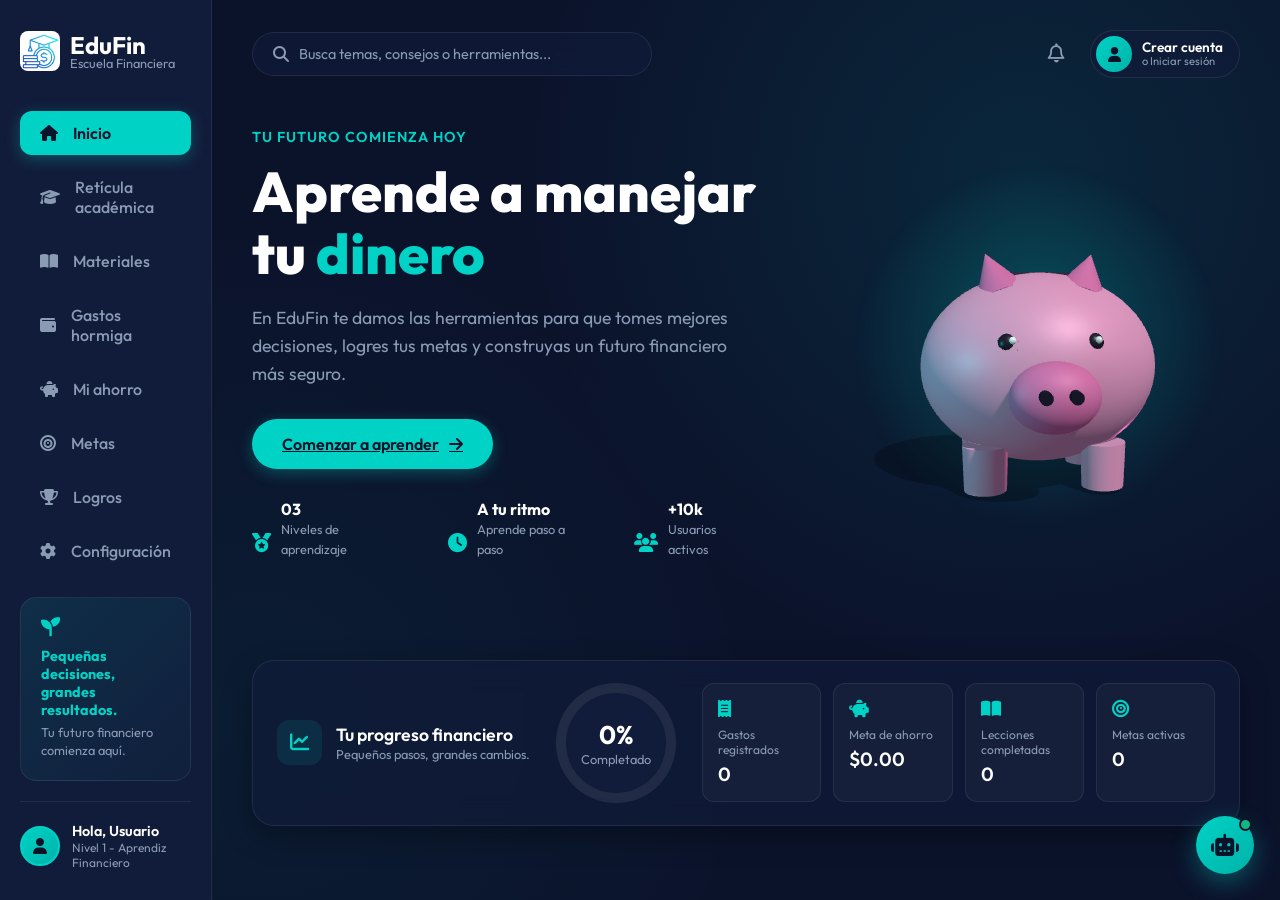
==== commit eef03d99: "Renombrar marca a EduFin, buscador funcional, pagina Materiales y arreglos de BD" ====
--- a/index.html
+++ b/index.html
@@ -3,7 +3,7 @@
 <head>
     <meta charset="UTF-8">
     <meta name="viewport" content="width=device-width, initial-scale=1.0">
-    <title>FinanzaLab - Escuela Financiera</title>
+    <title>EduFin - Escuela Financiera</title>
     
     <!-- Fuente moderna -->
     <link href="https://fonts.googleapis.com/css2?family=Outfit:wght@300;400;500;600;700;800&display=swap" rel="stylesheet">
@@ -11,21 +11,21 @@
     <link rel="stylesheet" href="https://cdnjs.cloudflare.com/ajax/libs/font-awesome/6.4.0/css/all.min.css">
     
     <!-- Tu archivo CSS -->
-    <link rel="stylesheet" href="estilos.css?v=17">
+    <link rel="stylesheet" href="estilos.css?v=18">
 </head>
 <body>
 
     <!-- ==================== SIDEBAR ==================== -->
     <aside class="sidebar">
         <div class="logo">
-            <!-- Usando tu logo real -->
-            <img src="img/logo.png" alt="FinanzaLab Logo" style="width: 40px; height: 40px; object-fit: contain;">
-            <div>FinanzaLab<span>Escuela Financiera</span></div>
+            <img src="img/logo2.jpeg" alt="EduFin Logo" style="width: 40px; height: 40px; object-fit: contain; border-radius: 8px;">
+            <div>EduFin<span>Escuela Financiera</span></div>
         </div>
 
         <ul class="menu">
             <li><a href="index.html" class="active"><i class="fa-solid fa-house"></i> Inicio</a></li>
             <li><a href="reticula.html"><i class="fa-solid fa-graduation-cap"></i> Retícula académica</a></li>
+            <li><a href="materiales.html"><i class="fa-solid fa-book-open"></i> Materiales</a></li>
             <li><a href="gastos-hormiga.html"><i class="fa-solid fa-wallet"></i> Gastos hormiga</a></li>
             <li><a href="mi-ahorro.html"><i class="fa-solid fa-piggy-bank"></i> Mi ahorro</a></li>
             <li><a href="metas.html"><i class="fa-solid fa-bullseye"></i> Metas</a></li>
@@ -74,7 +74,7 @@
             <div class="hero-text">
                 <h4>TU FUTURO COMIENZA HOY</h4>
                 <h1>Aprende a manejar tu <span>dinero</span></h1>
-                <p>En FinanzaLab te damos las herramientas para que tomes mejores decisiones, logres tus metas y construyas un futuro financiero más seguro.</p>
+                <p>En EduFin te damos las herramientas para que tomes mejores decisiones, logres tus metas y construyas un futuro financiero más seguro.</p>
                 <a class="btn-primary" href="reticula.html">Comenzar a aprender <i class="fa-solid fa-arrow-right"></i></a>
                 
                 <div class="stats-bar">
@@ -208,7 +208,7 @@
                 <div class="chat-mensajes" id="chat-mensajes">
                     <div class="mensaje-chat mensaje-bot">
                         <div class="mensaje-contenido">
-                            <p>¡Hola! Soy <strong>FinanzaBot</strong>, tu tutor de FinanzaLab.</p>
+                            <p>¡Hola! Soy <strong>FinanzaBot</strong>, tu tutor de EduFin.</p>
                             <p>¿Tienes dudas sobre tus gastos, cómo crear un presupuesto o cómo empezar a ahorrar? Pregúntame con confianza.</p>
                             <div class="chat-sugerencias">
                                 <button type="button" class="chip-sugerencia" data-pregunta="¿Cómo puedo identificar y reducir mis gastos hormiga?">Gastos hormiga</button>
@@ -337,7 +337,7 @@
     </div>
 
     <!-- Tu script principal (donde probablemente llamas a api/chat.php) -->
-    <script src="script.js?v=8"></script>
+    <script src="script.js?v=9"></script>
 
     <!-- Cerdito 3D animado (Three.js) -->
     <script src="js/three.min.js?v=1"></script>
--- a/estilos.css
+++ b/estilos.css
@@ -193,6 +193,7 @@
     gap: 10px;
     width: 400px;
     backdrop-filter: blur(10px);
+    position: relative;
 }
 
 .search-bar i {
@@ -209,6 +210,98 @@
 }
 
 .search-bar input::placeholder {
+    color: var(--text-muted);
+}
+
+/* Resultados del buscador global */
+.search-resultados {
+    position: absolute;
+    top: calc(100% + 10px);
+    left: 0;
+    right: 0;
+    background-color: var(--bg-panel);
+    border: 1px solid var(--card-border);
+    border-radius: 16px;
+    padding: 8px;
+    box-shadow: 0 20px 45px rgba(0, 0, 0, 0.45);
+    z-index: 50;
+    max-height: 360px;
+    overflow-y: auto;
+    display: flex;
+    flex-direction: column;
+    gap: 4px;
+}
+
+.search-resultado {
+    display: flex;
+    align-items: center;
+    gap: 12px;
+    padding: 10px 12px;
+    border-radius: 12px;
+    text-decoration: none;
+    color: var(--text-light);
+    cursor: pointer;
+    border: none;
+    background: none;
+    width: 100%;
+    text-align: left;
+    font-family: inherit;
+    transition: background-color 0.15s ease;
+}
+
+.search-resultado:hover,
+.search-resultado.activo {
+    background-color: rgba(0, 210, 198, 0.12);
+}
+
+.search-resultado-icono {
+    width: 36px;
+    height: 36px;
+    flex: 0 0 auto;
+    border-radius: 10px;
+    background-color: rgba(0, 210, 198, 0.12);
+    color: var(--accent-teal);
+    display: flex;
+    justify-content: center;
+    align-items: center;
+    font-size: 0.95rem;
+}
+
+.search-resultado-texto {
+    display: flex;
+    flex-direction: column;
+    gap: 2px;
+    min-width: 0;
+}
+
+.search-resultado-texto strong {
+    font-size: 0.92rem;
+    font-weight: 600;
+}
+
+.search-resultado-texto small {
+    font-size: 0.78rem;
+    color: var(--text-muted);
+    white-space: nowrap;
+    overflow: hidden;
+    text-overflow: ellipsis;
+}
+
+.search-resultado-flecha {
+    margin-left: auto;
+    color: var(--text-muted);
+    font-size: 0.8rem;
+}
+
+.search-resultado-bot {
+    border-top: 1px solid var(--card-border);
+    margin-top: 4px;
+    border-radius: 12px;
+}
+
+.search-vacio {
+    padding: 14px 12px 6px;
+    font-size: 0.85rem;
     color: var(--text-muted);
 }
 
